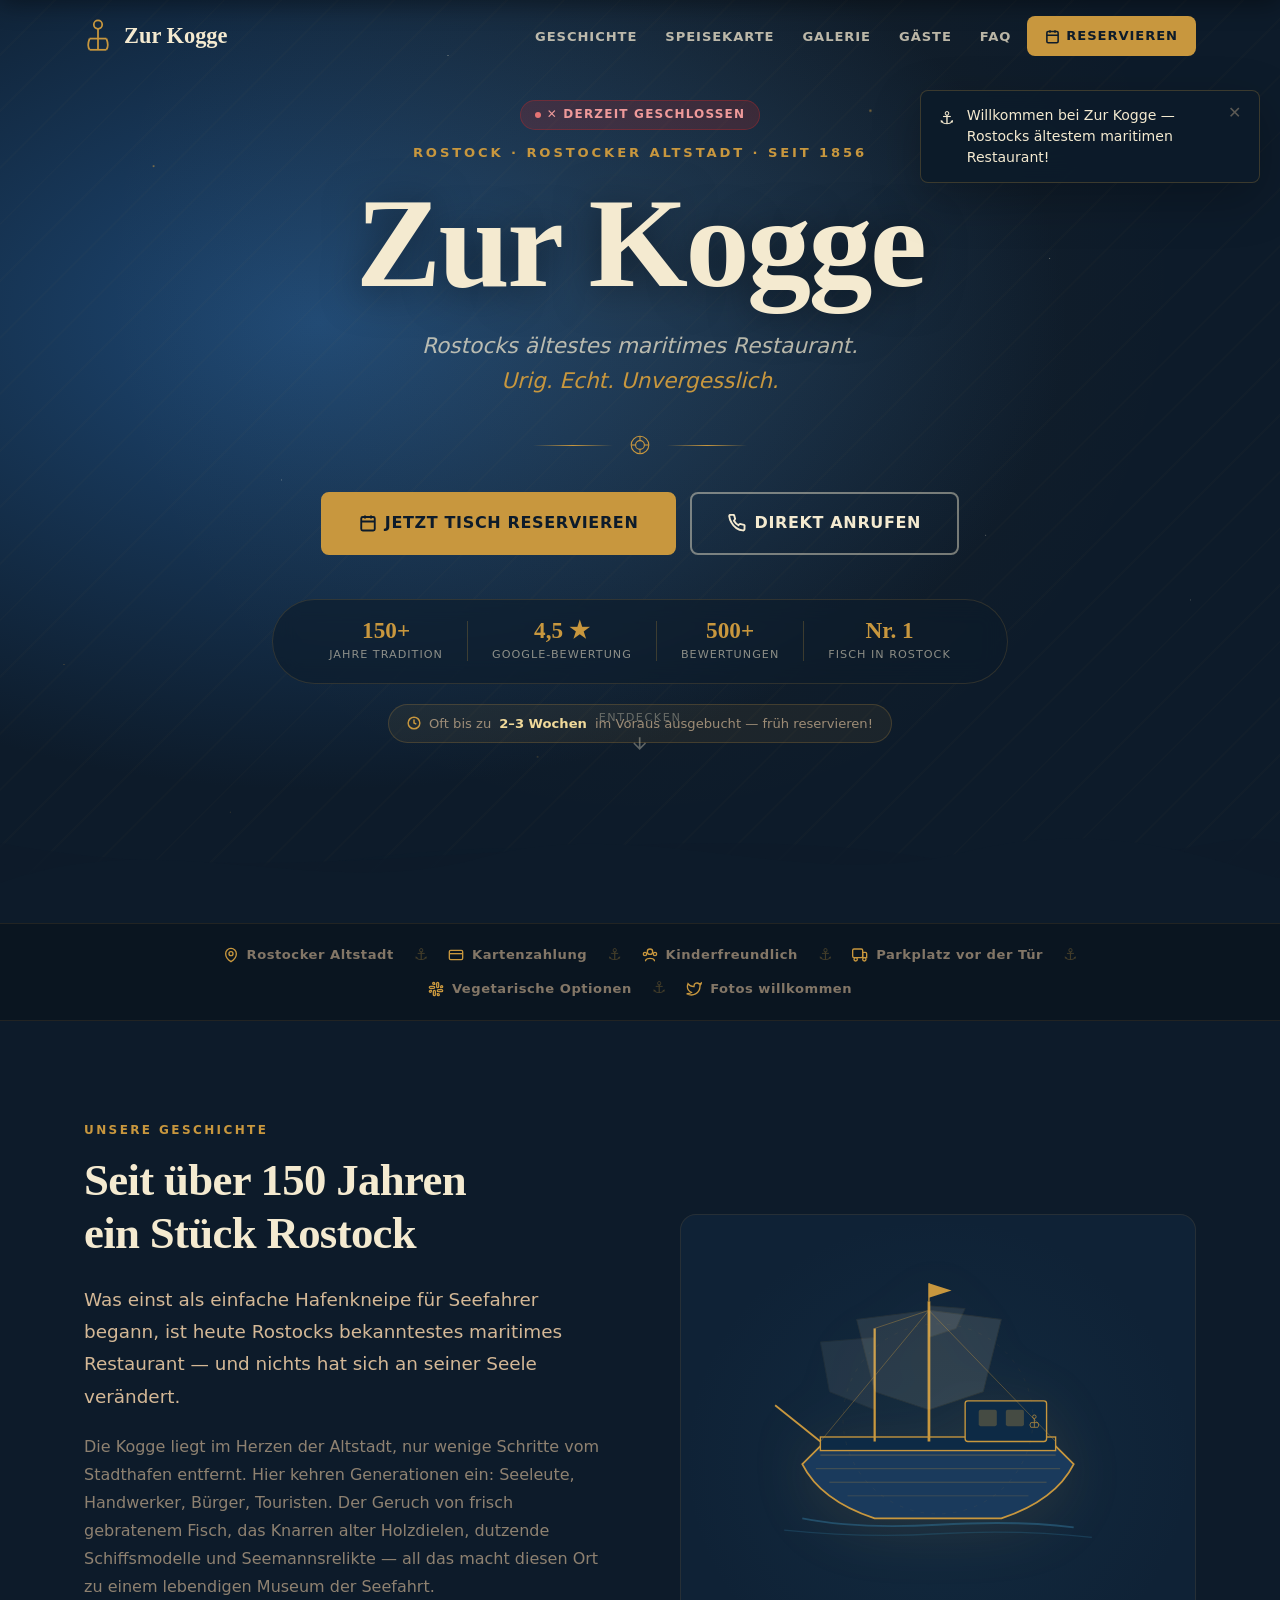
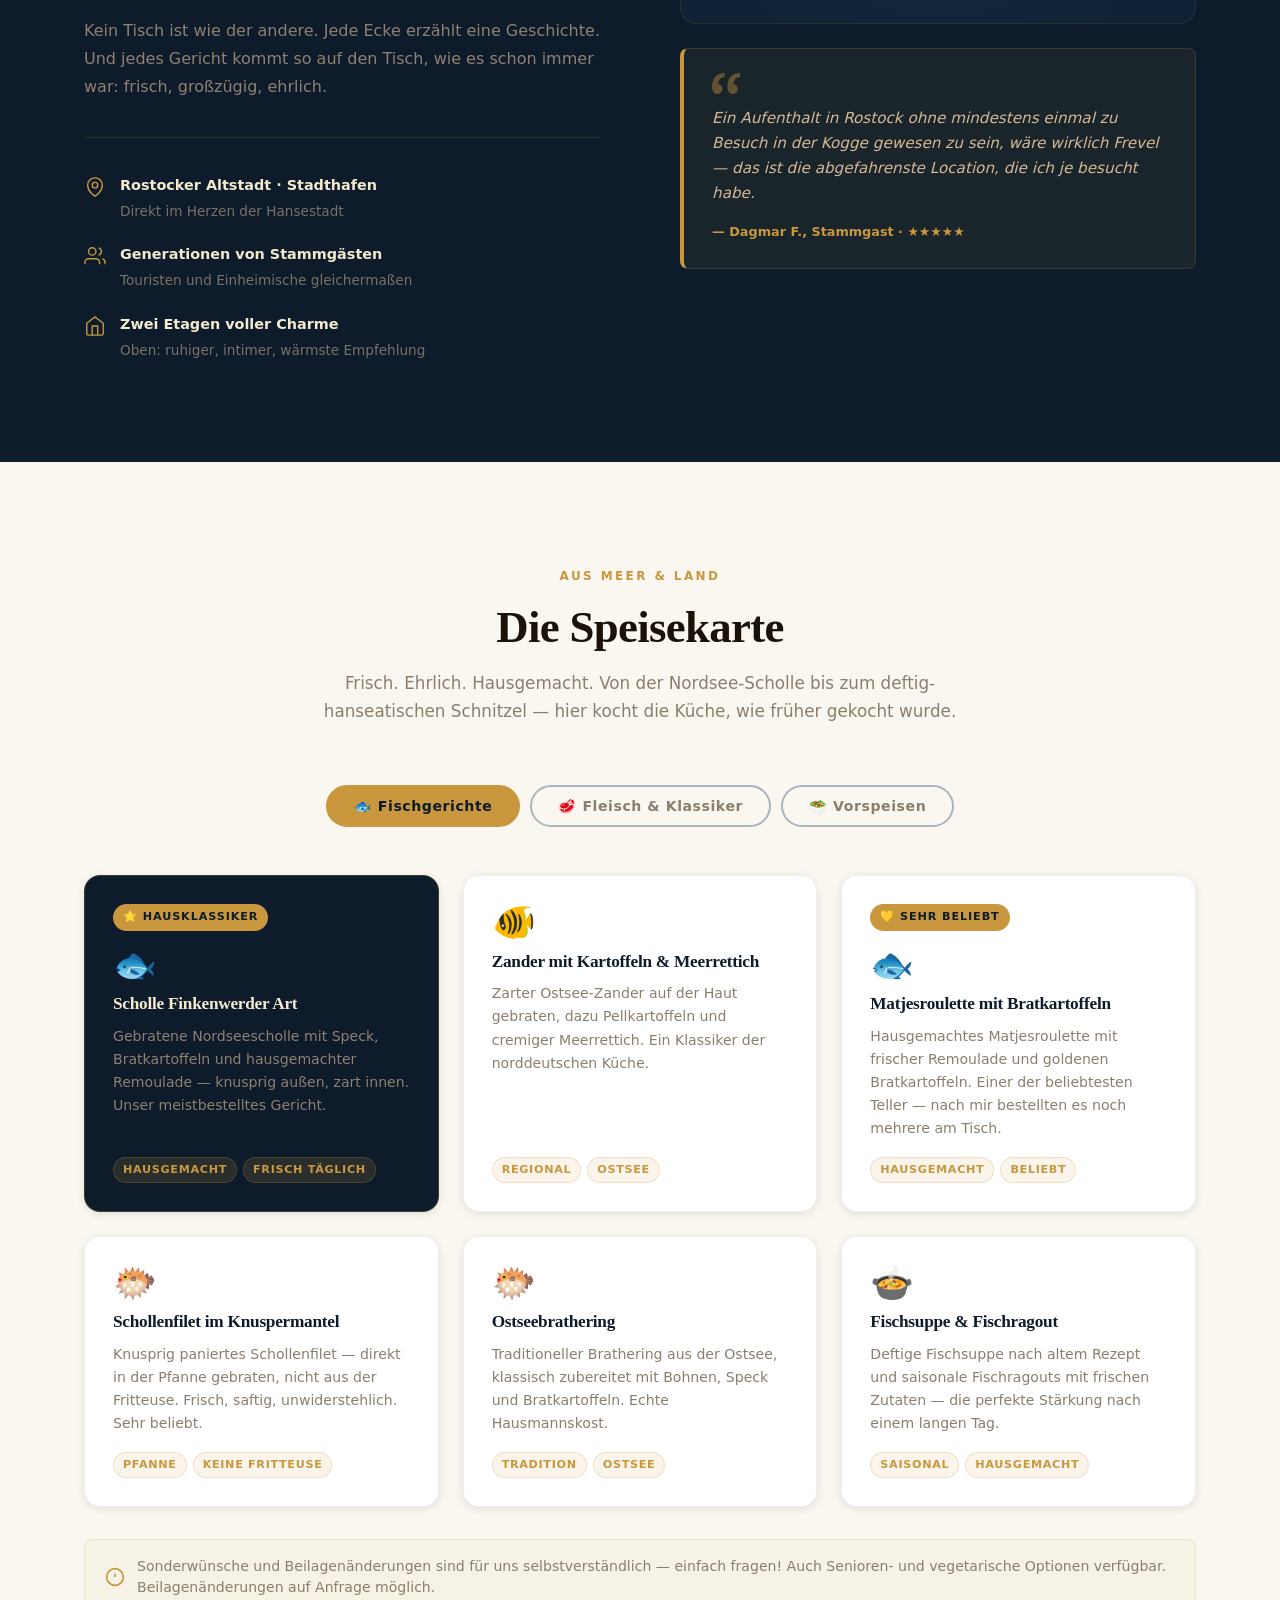
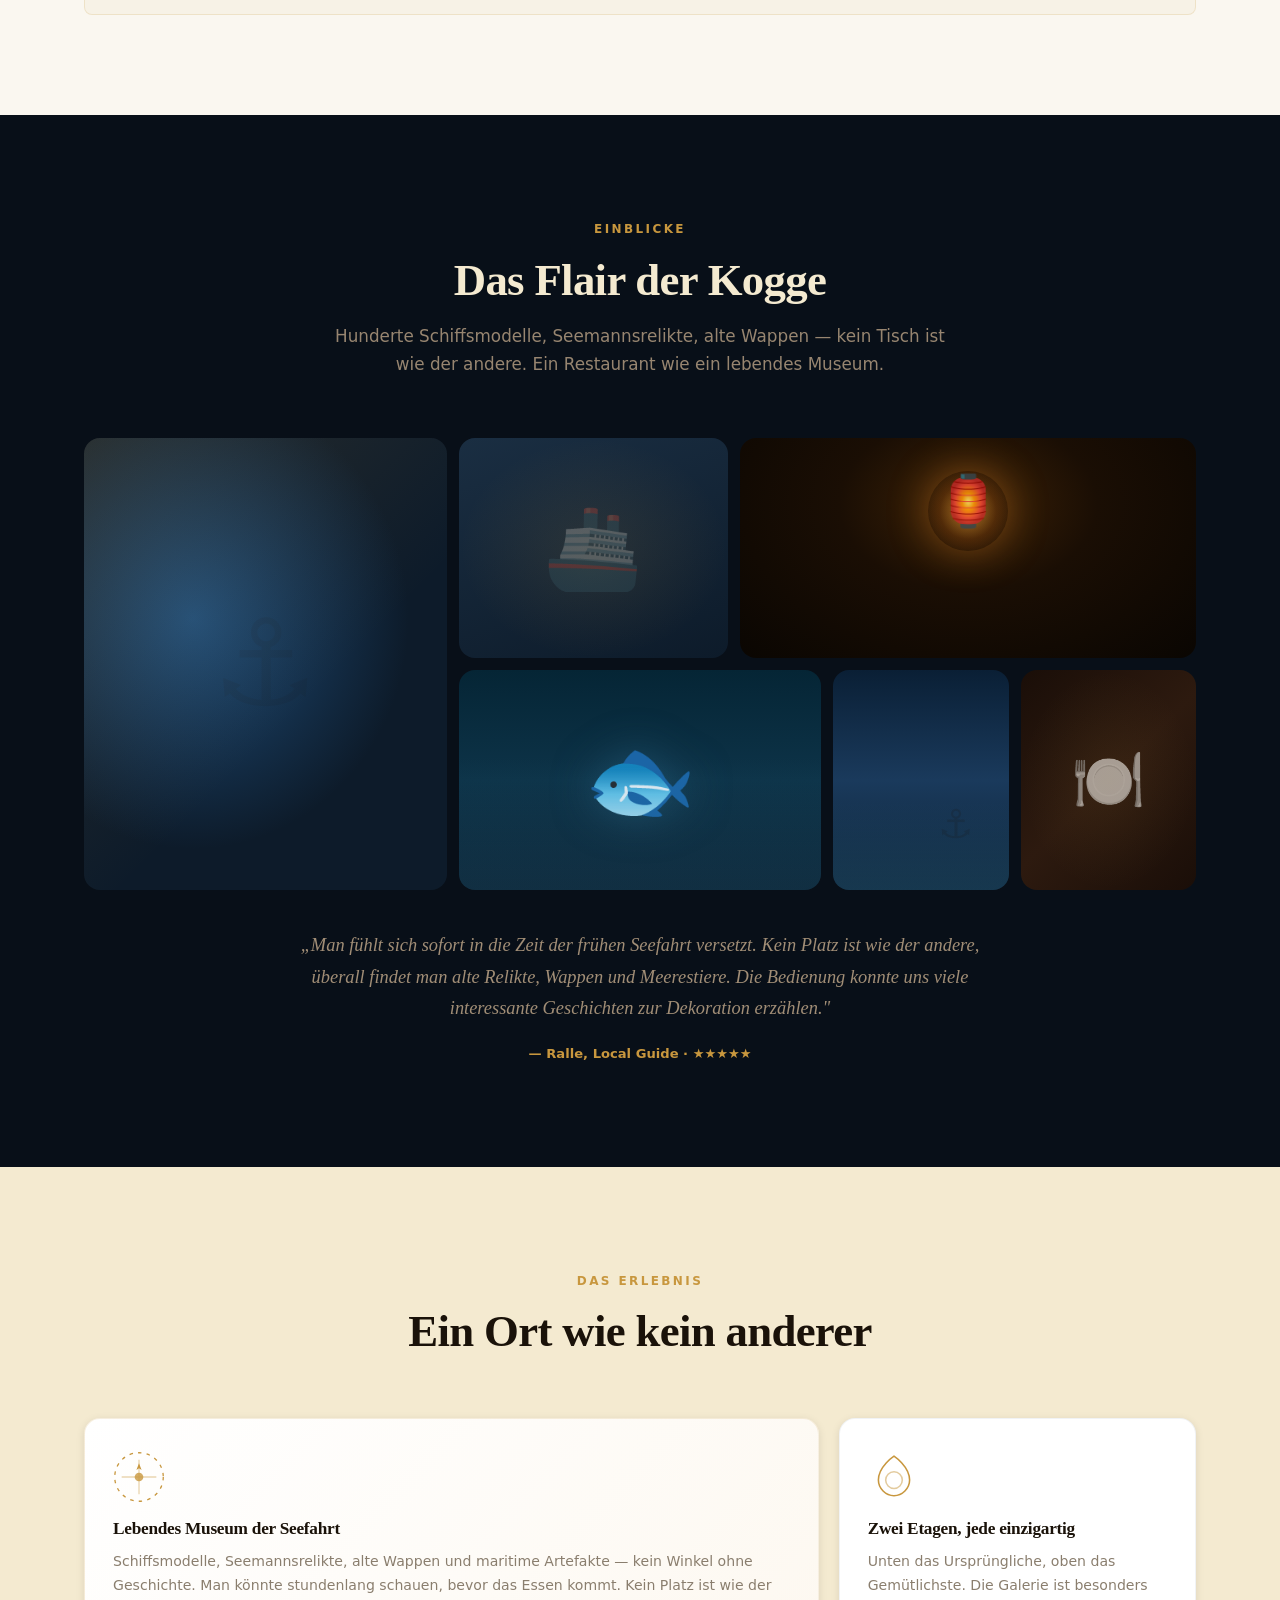
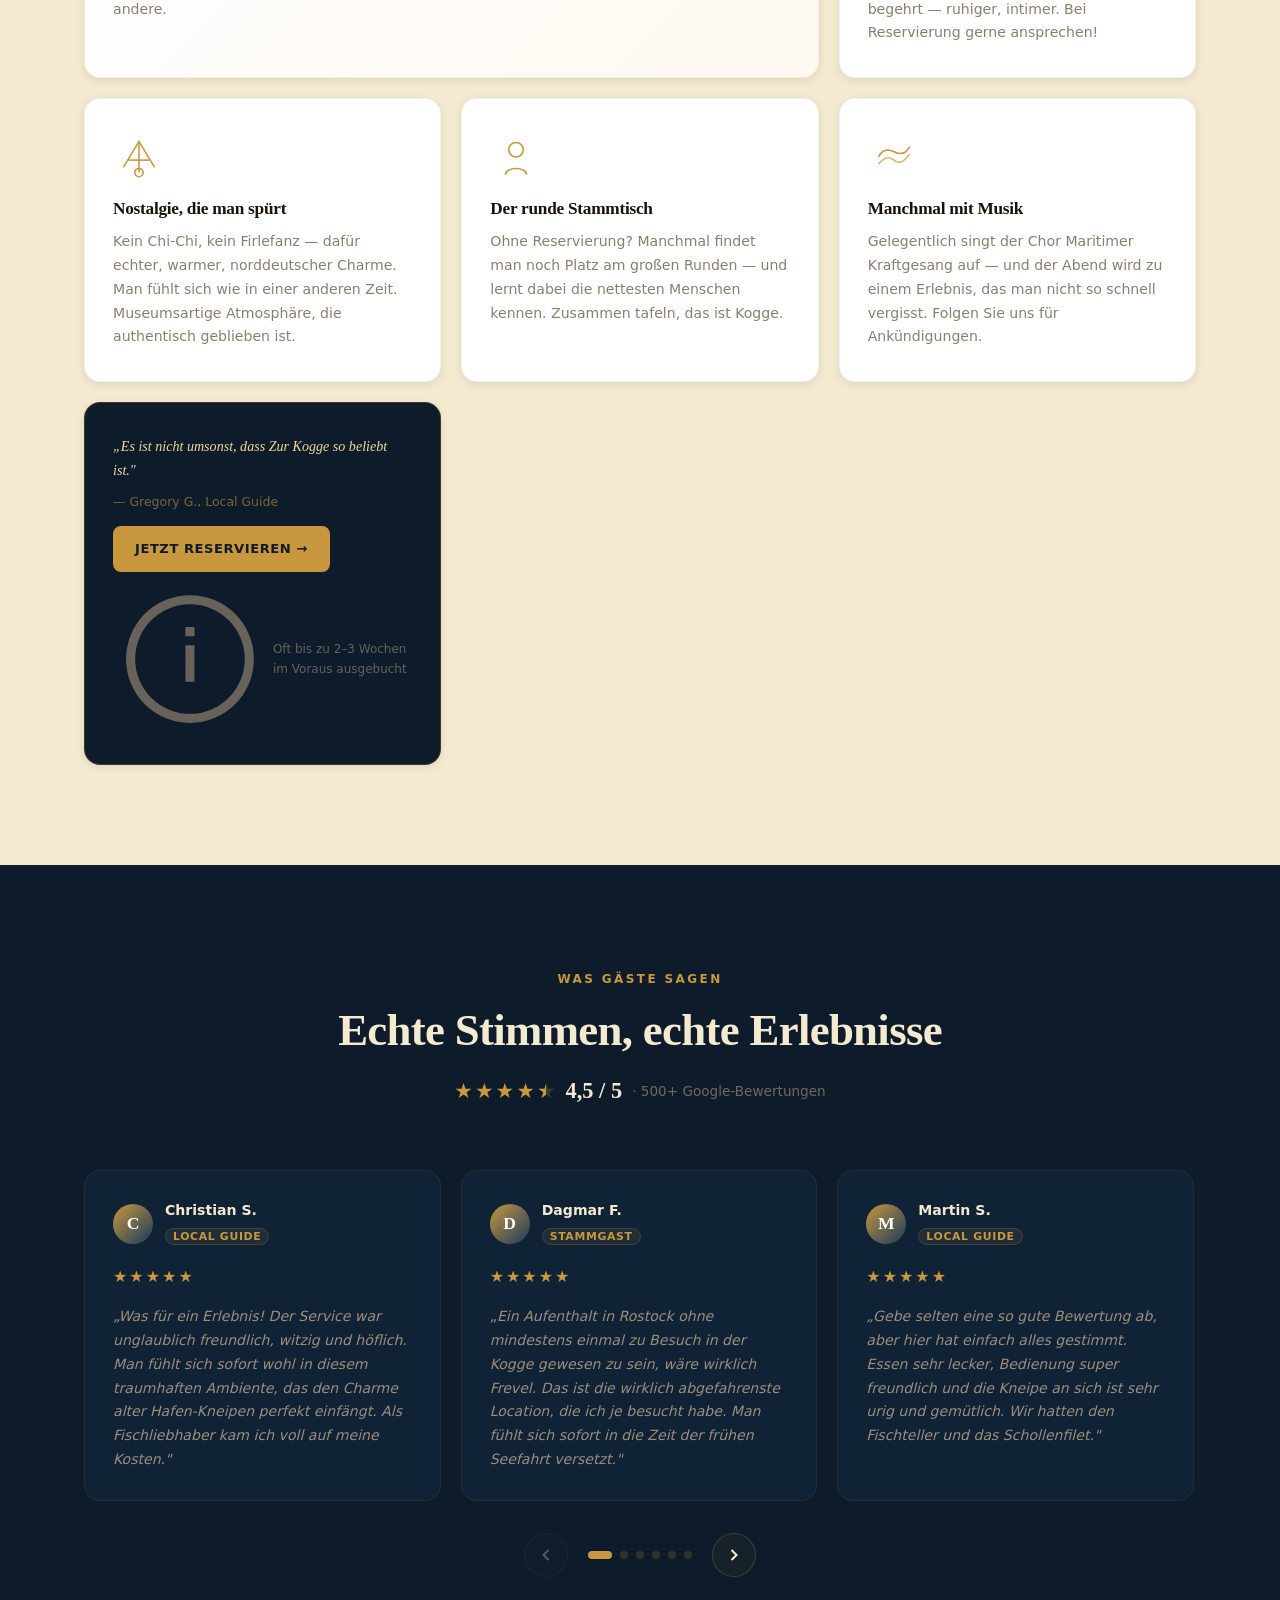
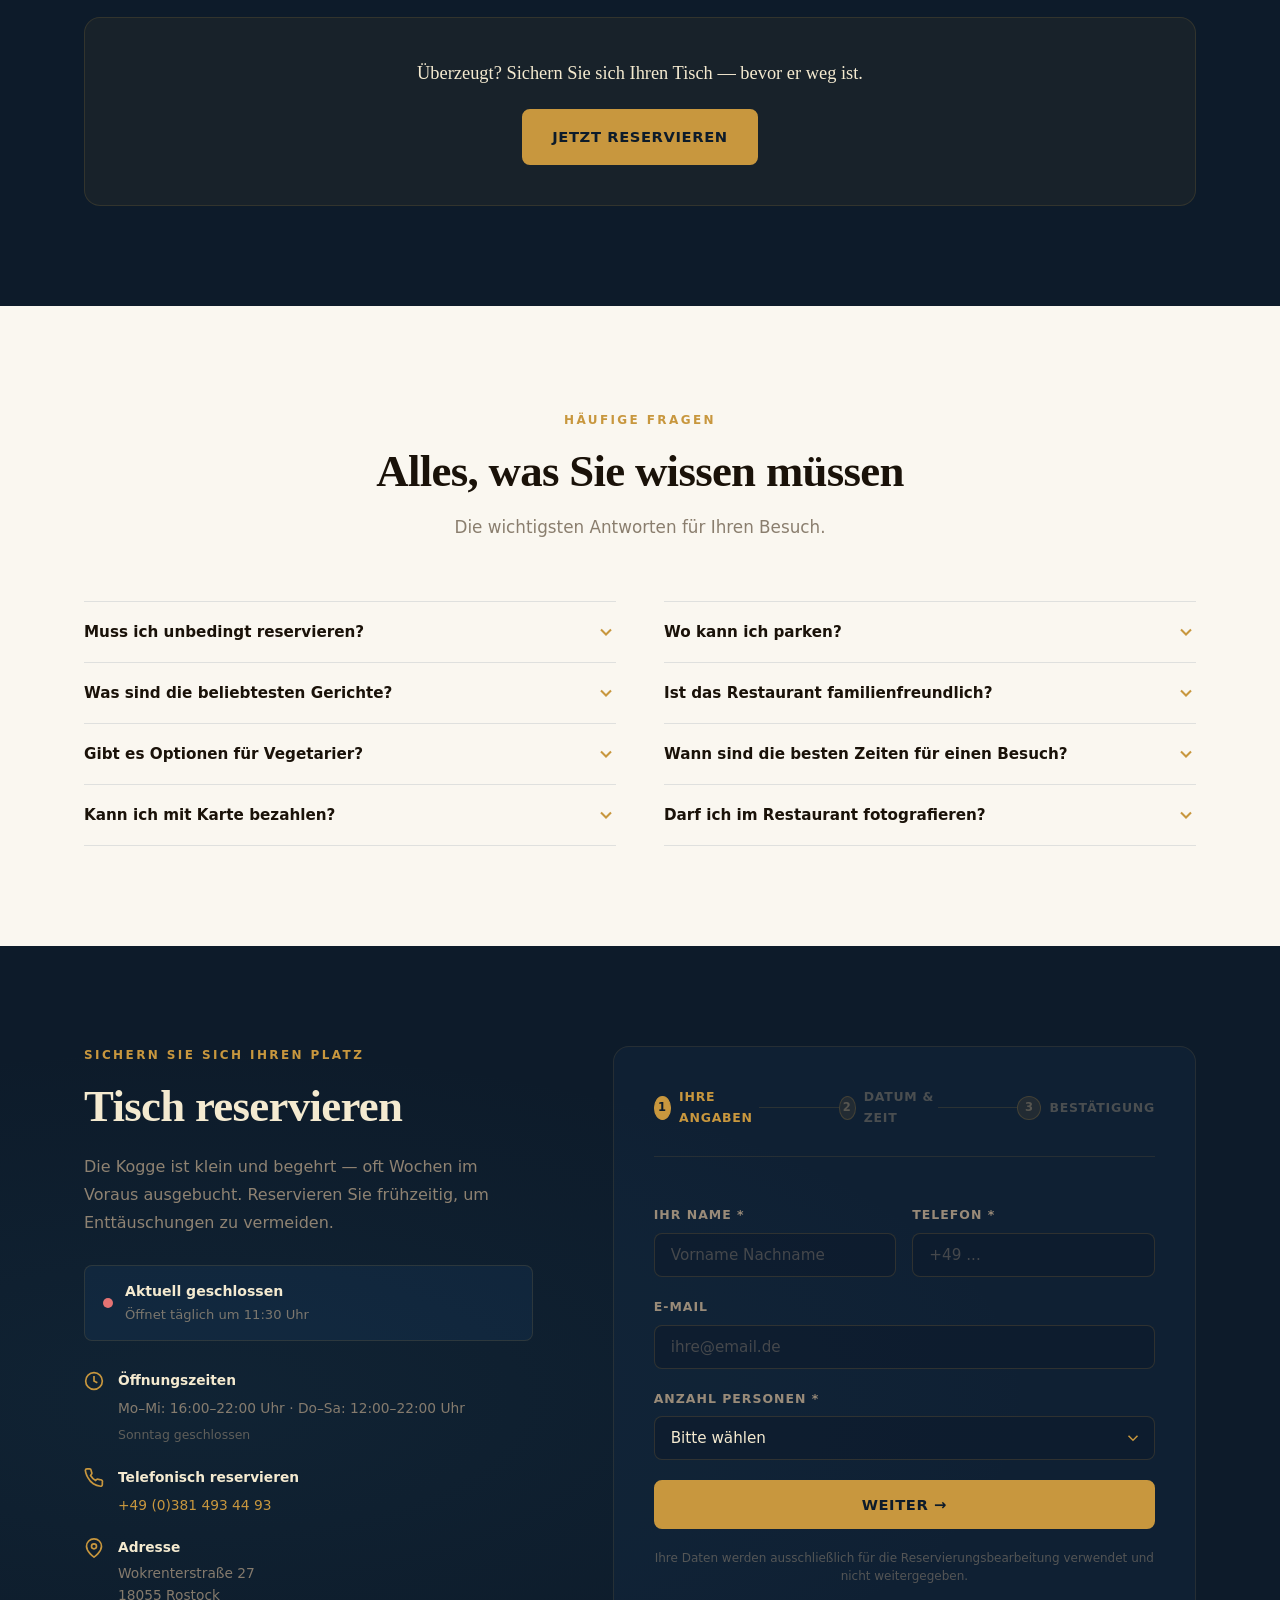
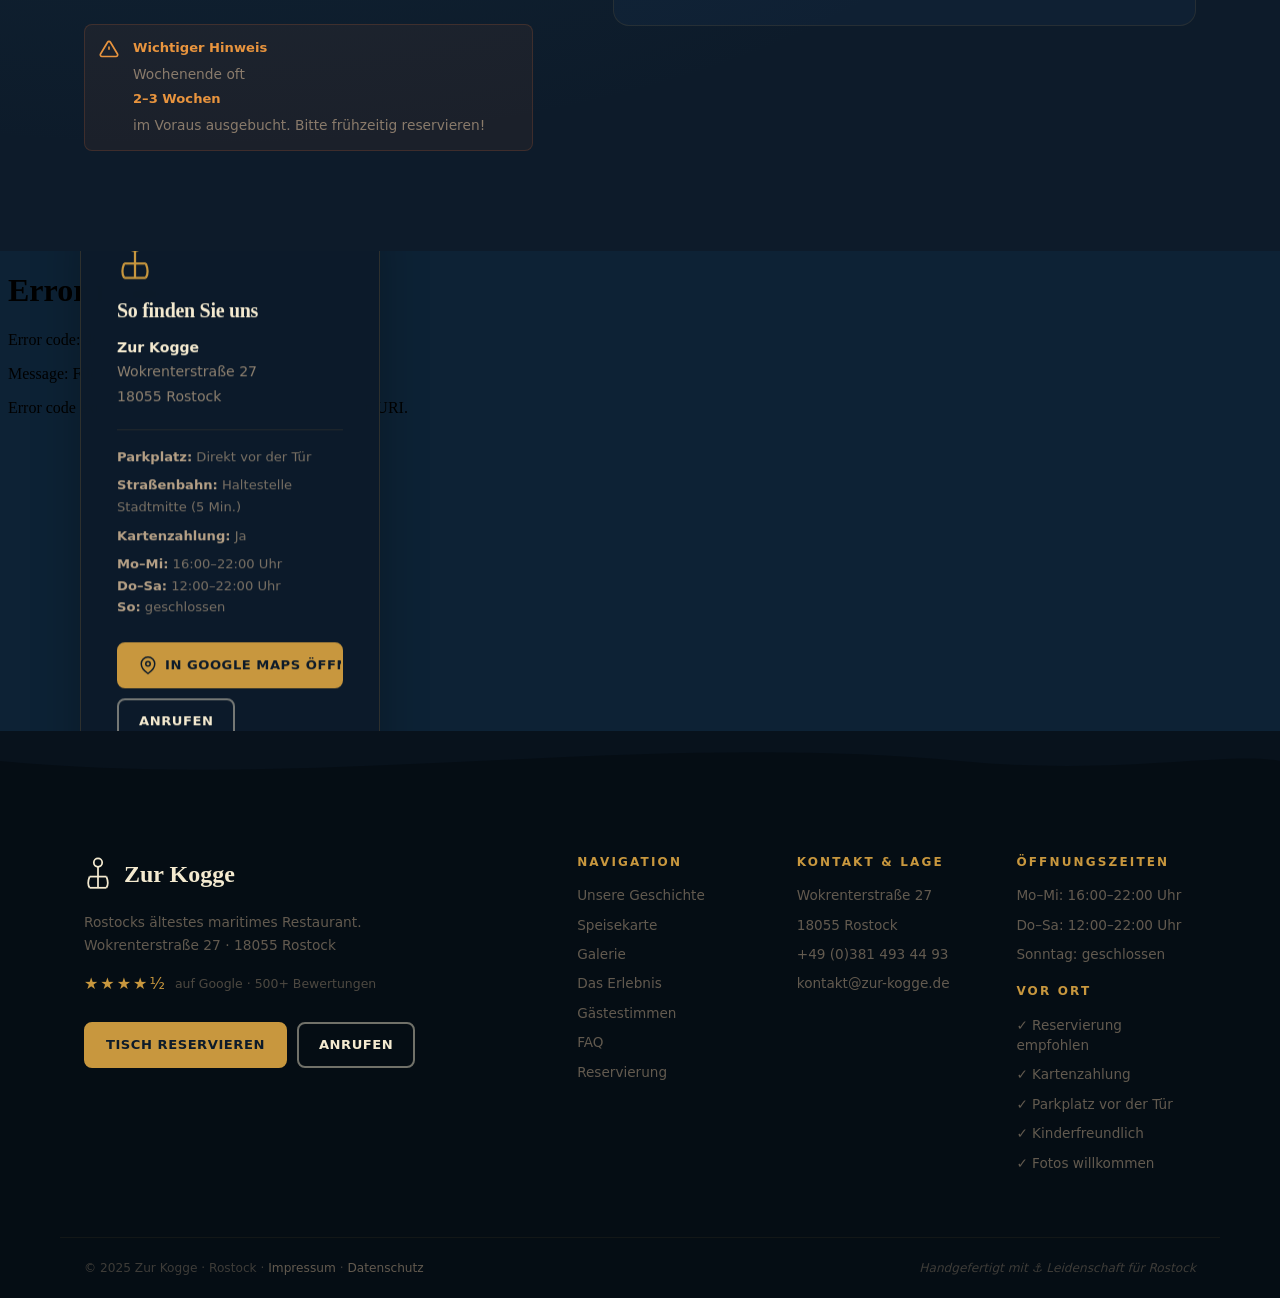
==== index.html @ a3be751e "Update index.html" ====
<!DOCTYPE html>
<html lang="de" prefix="og: https://ogp.me/ns#">
<head>
  <meta charset="UTF-8" />
  <meta name="viewport" content="width=device-width, initial-scale=1.0" />

  <!-- ═══ SEO Primary ═══ -->
  <title>Zur Kogge Rostock – Ältestes Maritimes Restaurant seit 1856 | Fisch & Meer</title>
  <meta name="description" content="Zur Kogge – Rostocks ältestes maritimes Restaurant seit über 150 Jahren. Frischer Fisch, urige Hafenkneipen-Atmosphäre, Scholle, Labskaus & mehr in der Rostocker Altstadt. Jetzt Tisch reservieren!" />
  <meta name="keywords" content="Zur Kogge, Rostock Restaurant, maritimes Restaurant Rostock, Fischrestaurant Rostock, Scholle Rostock, Hafenkneipe Rostock, Restaurant Altstadt Rostock, Labskaus, Matjes" />
  <meta name="robots" content="index, follow" />
  <link rel="canonical" href="https://www.zur-kogge.de/" />

  <!-- ═══ Open Graph / Facebook ═══ -->
  <meta property="og:type" content="restaurant" />
  <meta property="og:url" content="https://www.zur-kogge.de/" />
  <meta property="og:title" content="Zur Kogge – Rostocks ältestes maritimes Restaurant seit 1856" />
  <meta property="og:description" content="Urig, ehrlich, unvergesslich. Frischer Fisch, hanseatische Küche & einzigartiges Seemanns-Ambiente direkt in der Rostocker Altstadt." />
  <meta property="og:site_name" content="Zur Kogge Rostock" />
  <meta property="og:locale" content="de_DE" />
  <meta property="og:image" content="https://www.zur-kogge.de/img/kogge-hero-og.jpg" />
  <meta property="og:image:width" content="1200" />
  <meta property="og:image:height" content="630" />
  <meta property="og:image:alt" content="Zur Kogge Rostock – Maritime Gaststätte von außen" />

  <!-- ═══ Twitter Card ═══ -->
  <meta name="twitter:card" content="summary_large_image" />
  <meta name="twitter:title" content="Zur Kogge – Rostocks ältestes Maritimes Restaurant" />
  <meta name="twitter:description" content="Urig, ehrlich, unvergesslich. Frischer Fisch & hanseatisches Flair seit 1856." />
  <meta name="twitter:image" content="https://www.zur-kogge.de/img/kogge-hero-og.jpg" />

  <!-- ═══ Geo / Local ═══ -->
  <meta name="geo.region" content="DE-MV" />
  <meta name="geo.placename" content="Rostock" />
  <meta name="geo.position" content="54.0929;12.1327" />
  <meta name="ICBM" content="54.0929, 12.1327" />

  <!-- ═══ Schema.org JSON-LD ═══ -->
  <script type="application/ld+json">
  {
    "@context": "https://schema.org",
    "@type": "Restaurant",
    "@id": "https://www.zur-kogge.de/#restaurant",
    "name": "Zur Kogge",
    "description": "Rostocks ältestes maritimes Restaurant seit über 150 Jahren. Frischer Fisch, Labskaus, Scholle und hanseatische Küche in einzigartiger Seemanns-Atmosphäre.",
    "url": "https://www.zur-kogge.de/",
    "telephone": "+493814934493",
    "email": "kontakt@zur-kogge.de",
    "address": {
      "@type": "PostalAddress",
      "streetAddress": "Wokrenterstraße 27",
      "addressLocality": "Rostock",
      "postalCode": "18055",
      "addressCountry": "DE"
    },
    "geo": {
      "@type": "GeoCoordinates",
      "latitude": 54.0929,
      "longitude": 12.1327
    },
    "servesCuisine": ["German", "Seafood", "North German", "Traditional"],
    "priceRange": "€€",
    "currenciesAccepted": "EUR",
    "paymentAccepted": "Cash, Credit Card, EC-Karte",
    "openingHoursSpecification": [
      { "@type": "OpeningHoursSpecification", "dayOfWeek": ["Monday","Tuesday","Wednesday"], "opens": "16:00", "closes": "22:00" },
      { "@type": "OpeningHoursSpecification", "dayOfWeek": ["Thursday","Friday","Saturday"], "opens": "12:00", "closes": "22:00" }
    ],
    "aggregateRating": {
      "@type": "AggregateRating",
      "ratingValue": "4.6",
      "reviewCount": "896",
      "bestRating": "5",
      "worstRating": "1"
    },
    "review": [
      {
        "@type": "Review",
        "author": { "@type": "Person", "name": "Christian S." },
        "reviewRating": { "@type": "Rating", "ratingValue": "5", "bestRating": "5" },
        "reviewBody": "Was für ein Erlebnis! Man fühlt sich sofort wohl in diesem traumhaften Ambiente, das den Charme alter Hafen-Kneipen perfekt einfängt."
      },
      {
        "@type": "Review",
        "author": { "@type": "Person", "name": "Dagmar F." },
        "reviewRating": { "@type": "Rating", "ratingValue": "5", "bestRating": "5" },
        "reviewBody": "Ein Aufenthalt in Rostock ohne mindestens einmal zu Besuch in der Kogge gewesen zu sein, wäre wirklich Frevel."
      }
    ],
    "hasMap": "https://maps.google.com/?q=Wokrenterstra%C3%9Fe+27%2C+18055+Rostock",
    "menu": "https://www.zur-kogge.de/#speisen",
    "reservations": "https://www.zur-kogge.de/#reservierung",
    "amenityFeature": [
      { "@type": "LocationFeatureSpecification", "name": "Parkplatz", "value": true },
      { "@type": "LocationFeatureSpecification", "name": "Kartenzahlung", "value": true },
      { "@type": "LocationFeatureSpecification", "name": "Kinderfreundlich", "value": true },
      { "@type": "LocationFeatureSpecification", "name": "Barrierefrei", "value": true }
    ],
    "sameAs": [
      "https://www.google.com/maps/place/Zur+Kogge+Rostock"
    ]
  }
  </script>

  <!-- ═══ Breadcrumb Schema ═══ -->
  <script type="application/ld+json">
  {
    "@context": "https://schema.org",
    "@type": "BreadcrumbList",
    "itemListElement": [
      { "@type": "ListItem", "position": 1, "name": "Startseite", "item": "https://www.zur-kogge.de/" },
      { "@type": "ListItem", "position": 2, "name": "Zur Kogge Rostock", "item": "https://www.zur-kogge.de/" }
    ]
  }
  </script>

  <!-- ═══ FAQPage Schema ═══ -->
  <script type="application/ld+json">
  {
    "@context": "https://schema.org",
    "@type": "FAQPage",
    "mainEntity": [
      {
        "@type": "Question",
        "name": "Muss ich unbedingt reservieren?",
        "acceptedAnswer": {
          "@type": "Answer",
          "text": "Ja, dringend! Die Kogge ist ein kleines Restaurant mit begrenzter Kapazität. An Wochenenden und in der Hochsaison sind wir oft 2–3 Wochen im Voraus ausgebucht. Spontanbesucher haben manchmal Glück, aber verlassen Sie sich nicht darauf. Am Nachmittag (ab 14:30 Uhr) sind die Chancen ohne Reservierung besser."
        }
      },
      {
        "@type": "Question",
        "name": "Was sind die beliebtesten Gerichte?",
        "acceptedAnswer": {
          "@type": "Answer",
          "text": "Die absolute Nummer 1 ist die Scholle Finkenwerder Art — knusprig gebraten, nicht frittiert, mit Speck und Bratkartoffeln. Dicht dahinter folgen das Matjesroulette mit hausgemachter Remoulade und das Schollenfilet im Knuspermantel. Das Schnitzel mit Bratkartoffeln ist der Geheimtipp für Fleischliebhaber — riesige Portionen!"
        }
      },
      {
        "@type": "Question",
        "name": "Gibt es Optionen für Vegetarier?",
        "acceptedAnswer": {
          "@type": "Answer",
          "text": "Ja! Die Kogge ist zwar primär ein Fisch- und Fleischrestaurant, bietet aber vegetarische Optionen an. Sonderwünsche und Beilagenänderungen werden ohne Probleme erfüllt — einfach beim Bestellen ansprechen. Auch Senioren-Portionen sind auf Anfrage möglich."
        }
      },
      {
        "@type": "Question",
        "name": "Kann ich mit Karte bezahlen?",
        "acceptedAnswer": {
          "@type": "Answer",
          "text": "Ja, Kartenzahlung ist möglich. Sowohl EC-Karte als auch gängige Kreditkarten werden akzeptiert."
        }
      },
      {
        "@type": "Question",
        "name": "Wo kann ich parken?",
        "acceptedAnswer": {
          "@type": "Answer",
          "text": "Es gibt einen großen Parkplatz direkt vor der Tür. Mit dem ÖPNV: Die Haltestelle Stadtmitte der Straßenbahn ist ca. 5 Gehminuten entfernt."
        }
      },
      {
        "@type": "Question",
        "name": "Ist das Restaurant familienfreundlich?",
        "acceptedAnswer": {
          "@type": "Answer",
          "text": "Ja! Kinder sind herzlich willkommen. Das Team ist kinderfreundlich und aufmerksam. Das einzige, was zu beachten ist: das Restaurant ist klein und gemütlich — bei sehr vollen Abenden ist es entsprechend lebhafter."
        }
      },
      {
        "@type": "Question",
        "name": "Wann sind die besten Zeiten für einen Besuch?",
        "acceptedAnswer": {
          "@type": "Answer",
          "text": "Für entspanntes Essen empfehlen wir Donnerstag oder Freitag kurz nach 12 Uhr. Freitagabend und samstags sind die höchsten Stoßzeiten — dann ist eine Reservierung besonders wichtig. Montag bis Mittwoch ab 16 Uhr ist es etwas ruhiger, aber trotzdem meist gut besucht."
        }
      },
      {
        "@type": "Question",
        "name": "Darf ich im Restaurant fotografieren?",
        "acceptedAnswer": {
          "@type": "Answer",
          "text": "Ja, ausdrücklich! Das einzigartige Ambiente mit seinen Schiffsmodellen, Wappen und Seemannsrelikte lädt geradezu dazu ein. Fotos sind willkommen — und es gibt wirklich viel zu fotografieren."
        }
      }
    ]
  }
  </script>

  <!-- ═══ Fonts (lokal, DSGVO-konform) ═══ -->
  <link rel="preload" href="fonts/playfair-display-v36-700.woff2" as="font" type="font/woff2" crossorigin />
  <link rel="preload" href="fonts/lato-v24-400.woff2" as="font" type="font/woff2" crossorigin />
  <link rel="stylesheet" href="style.css" />
</head>
<body>

  <!-- ═══ SCROLL PROGRESS BAR ═══ -->
  <div class="scroll-progress" id="scrollProgress" role="progressbar" aria-label="Seitenfortschritt"></div>

  <!-- ═══ STICKY BOOKING BAR ═══ -->
  <div class="sticky-bar" id="stickyBar" aria-hidden="true">
    <div class="sticky-bar-inner">
      <div class="sticky-bar-info">
        <span class="sticky-open-badge" id="stickyOpenBadge"></span>
        <span class="sticky-name">Zur Kogge</span>
        <span class="sticky-sep">·</span>
        <span class="sticky-address">Wokrenterstraße 27, Rostock</span>
      </div>
      <div class="sticky-bar-actions">
        <a href="tel:+493814934493" class="sticky-call" aria-label="Anrufen">
          <svg viewBox="0 0 24 24" fill="none" stroke="currentColor" stroke-width="2.5" aria-hidden="true"><path d="M22 16.92v3a2 2 0 0 1-2.18 2 19.79 19.79 0 0 1-8.63-3.07A19.5 19.5 0 0 1 4.69 11.5 19.79 19.79 0 0 1 1.61 2.88 2 2 0 0 1 3.58 1h3a2 2 0 0 1 2 1.72c.127.96.361 1.903.7 2.81a2 2 0 0 1-.45 2.11L7.91 8.96a16 16 0 0 0 6 6l1.06-1.06a2 2 0 0 1 2.11-.45c.907.339 1.85.573 2.81.7A2 2 0 0 1 22 16.92z"/></svg>
          Anrufen
        </a>
        <a href="#reservierung" class="btn btn-primary btn-sm sticky-reserve">Tisch reservieren</a>
      </div>
    </div>
  </div>

  <!-- ═══ NAVIGATION ═══ -->
  <nav id="navbar" role="navigation" aria-label="Hauptnavigation">
    <div class="nav-inner">
      <a href="#hero" class="nav-logo" aria-label="Zur Kogge – Startseite">
        <svg class="nav-anchor" viewBox="0 0 40 50" fill="none" xmlns="http://www.w3.org/2000/svg" aria-hidden="true">
          <circle cx="20" cy="8" r="6" stroke="currentColor" stroke-width="2.5" fill="none"/>
          <line x1="20" y1="14" x2="20" y2="44" stroke="currentColor" stroke-width="2.5"/>
          <path d="M8 28 Q4 38 8 44" stroke="currentColor" stroke-width="2.5" fill="none"/>
          <path d="M32 28 Q36 38 32 44" stroke="currentColor" stroke-width="2.5" fill="none"/>
          <line x1="8" y1="44" x2="32" y2="44" stroke="currentColor" stroke-width="2.5"/>
          <line x1="8" y1="28" x2="32" y2="28" stroke="currentColor" stroke-width="2.5"/>
        </svg>
        <span>Zur Kogge</span>
      </a>
      <button class="nav-toggle" id="navToggle" aria-label="Menü öffnen" aria-expanded="false" aria-controls="navLinks">
        <span></span><span></span><span></span>
      </button>
      <ul class="nav-links" id="navLinks" role="list">
        <li><a href="#geschichte">Geschichte</a></li>
        <li><a href="#speisen">Speisekarte</a></li>
        <li><a href="#galerie">Galerie</a></li>
        <li><a href="#bewertungen">Gäste</a></li>
        <li><a href="#faq">FAQ</a></li>
        <li>
          <a href="#reservierung" class="nav-cta">
            <svg viewBox="0 0 24 24" fill="none" stroke="currentColor" stroke-width="2.5" aria-hidden="true" width="15" height="15"><rect x="3" y="4" width="18" height="18" rx="2"/><line x1="16" y1="2" x2="16" y2="6"/><line x1="8" y1="2" x2="8" y2="6"/><line x1="3" y1="10" x2="21" y2="10"/></svg>
            Reservieren
          </a>
        </li>
      </ul>
    </div>
  </nav>

  <!-- ═══ HERO ═══ -->
  <section id="hero" aria-labelledby="heroHeading">
    <div class="hero-bg" id="heroBg">
      <div class="hero-particles" id="heroParticles" aria-hidden="true"></div>
      <div class="hero-glow" aria-hidden="true"></div>
    </div>

    <div class="waves-container" aria-hidden="true">
      <svg class="wave wave-1" viewBox="0 0 1440 120" preserveAspectRatio="none"><path d="M0,60 C240,110 480,10 720,60 C960,110 1200,10 1440,60 L1440,120 L0,120 Z" fill="rgba(13,27,42,0.45)"/></svg>
      <svg class="wave wave-2" viewBox="0 0 1440 120" preserveAspectRatio="none"><path d="M0,40 C360,100 720,0 1080,60 C1260,80 1380,20 1440,40 L1440,120 L0,120 Z" fill="rgba(13,27,42,0.7)"/></svg>
      <svg class="wave wave-3" viewBox="0 0 1440 120" preserveAspectRatio="none"><path d="M0,80 C180,20 360,100 540,55 C720,10 900,90 1080,50 C1260,10 1380,65 1440,75 L1440,120 L0,120 Z" fill="#0d1b2a"/></svg>
    </div>

    <div class="hero-content" id="heroContent">
      <div class="hero-live-status" id="heroLiveStatus" aria-live="polite"></div>
      <p class="hero-eyebrow">Rostock · Rostocker Altstadt · Seit 1856</p>
      <h1 id="heroHeading">Zur&nbsp;Kogge</h1>
      <p class="hero-tagline">Rostocks ältestes maritimes Restaurant.<br><em>Urig. Echt. Unvergesslich.</em></p>

      <div class="hero-rope-divider" aria-hidden="true">
        <span class="rope-line"></span>
        <svg viewBox="0 0 30 30" fill="none" stroke="currentColor" stroke-width="1.5"><circle cx="15" cy="15" r="12"/><circle cx="15" cy="15" r="6"/><line x1="15" y1="3" x2="15" y2="9"/><line x1="15" y1="21" x2="15" y2="27"/><line x1="3" y1="15" x2="9" y2="15"/><line x1="21" y1="15" x2="27" y2="15"/></svg>
        <span class="rope-line"></span>
      </div>

      <div class="hero-actions">
        <a href="#reservierung" class="btn btn-primary btn-lg">
          <svg viewBox="0 0 24 24" fill="none" stroke="currentColor" stroke-width="2.5" width="18" height="18" aria-hidden="true"><rect x="3" y="4" width="18" height="18" rx="2"/><line x1="16" y1="2" x2="16" y2="6"/><line x1="8" y1="2" x2="8" y2="6"/><line x1="3" y1="10" x2="21" y2="10"/></svg>
          Jetzt Tisch reservieren
        </a>
        <a href="tel:+493814934493" class="btn btn-ghost btn-lg" id="heroCallBtn">
          <svg viewBox="0 0 24 24" fill="none" stroke="currentColor" stroke-width="2.5" width="18" height="18" aria-hidden="true"><path d="M22 16.92v3a2 2 0 0 1-2.18 2 19.79 19.79 0 0 1-8.63-3.07A19.5 19.5 0 0 1 4.69 11.5 19.79 19.79 0 0 1 1.61 2.88 2 2 0 0 1 3.58 1h3a2 2 0 0 1 2 1.72c.127.96.361 1.903.7 2.81a2 2 0 0 1-.45 2.11L7.91 8.96a16 16 0 0 0 6 6l1.06-1.06a2 2 0 0 1 2.11-.45c.907.339 1.85.573 2.81.7A2 2 0 0 1 22 16.92z"/></svg>
          Direkt anrufen
        </a>
      </div>

      <div class="hero-badges" role="list" aria-label="Auszeichnungen">
        <div class="badge" role="listitem">
          <span class="badge-number" data-count="150" data-suffix="+">150+</span>
          <span class="badge-label">Jahre Tradition</span>
        </div>
        <div class="badge-divider" aria-hidden="true"></div>
        <div class="badge" role="listitem">
          <span class="badge-number">4,5 ★</span>
          <span class="badge-label">Google-Bewertung</span>
        </div>
        <div class="badge-divider" aria-hidden="true"></div>
        <div class="badge" role="listitem">
          <span class="badge-number">500+</span>
          <span class="badge-label">Bewertungen</span>
        </div>
        <div class="badge-divider" aria-hidden="true"></div>
        <div class="badge" role="listitem">
          <span class="badge-number">Nr.&nbsp;1</span>
          <span class="badge-label">Fisch in Rostock</span>
        </div>
      </div>

      <p class="hero-urgency">
        <svg viewBox="0 0 24 24" fill="none" stroke="currentColor" stroke-width="2.5" width="14" height="14" aria-hidden="true"><circle cx="12" cy="12" r="10"/><polyline points="12 6 12 12 16 14"/></svg>
        Oft bis zu <strong>2–3 Wochen</strong> im Voraus ausgebucht — früh reservieren!
      </p>
    </div>

    <div class="scroll-hint" aria-hidden="true">
      <span>Entdecken</span>
      <svg viewBox="0 0 24 24" fill="none" stroke="currentColor" stroke-width="2"><path d="M12 5v14M5 12l7 7 7-7"/></svg>
    </div>
  </section>

  <!-- ═══ TRUST BAR ═══ -->
  <div class="trust-bar" role="list" aria-label="Vertrauenssignale">
    <div class="trust-bar-inner">
      <div class="trust-item" role="listitem">
        <svg viewBox="0 0 24 24" fill="none" stroke="currentColor" stroke-width="2" aria-hidden="true"><path d="M12 22s-8-4.5-8-11.8A8 8 0 0 1 12 2a8 8 0 0 1 8 8.2c0 7.3-8 11.8-8 11.8z"/><circle cx="12" cy="10" r="3"/></svg>
        <span>Rostocker Altstadt</span>
      </div>
      <div class="trust-divider" aria-hidden="true">⚓</div>
      <div class="trust-item" role="listitem">
        <svg viewBox="0 0 24 24" fill="none" stroke="currentColor" stroke-width="2" aria-hidden="true"><rect x="2" y="5" width="20" height="14" rx="2"/><line x1="2" y1="10" x2="22" y2="10"/></svg>
        <span>Kartenzahlung</span>
      </div>
      <div class="trust-divider" aria-hidden="true">⚓</div>
      <div class="trust-item" role="listitem">
        <svg viewBox="0 0 24 24" fill="none" stroke="currentColor" stroke-width="2" aria-hidden="true"><circle cx="12" cy="7" r="4"/><path d="M5.5 21.5S4 17 12 17s6.5 4.5 6.5 4.5"/><circle cx="4.5" cy="10.5" r="2.5"/><circle cx="19.5" cy="10.5" r="2.5"/></svg>
        <span>Kinderfreundlich</span>
      </div>
      <div class="trust-divider" aria-hidden="true">⚓</div>
      <div class="trust-item" role="listitem">
        <svg viewBox="0 0 24 24" fill="none" stroke="currentColor" stroke-width="2" aria-hidden="true"><rect x="1" y="3" width="15" height="13" rx="2"/><path d="M16 8h4a2 2 0 0 1 2 2v6H16V8z"/><circle cx="5.5" cy="18.5" r="2.5"/><circle cx="18.5" cy="18.5" r="2.5"/></svg>
        <span>Parkplatz vor der Tür</span>
      </div>
      <div class="trust-divider" aria-hidden="true">⚓</div>
      <div class="trust-item" role="listitem">
        <svg viewBox="0 0 24 24" fill="none" stroke="currentColor" stroke-width="2" aria-hidden="true"><path d="M14.5 10c-.83 0-1.5-.67-1.5-1.5v-5c0-.83.67-1.5 1.5-1.5s1.5.67 1.5 1.5v5c0 .83-.67 1.5-1.5 1.5z"/><path d="M20.5 10H19V8.5c0-.83.67-1.5 1.5-1.5s1.5.67 1.5 1.5-.67 1.5-1.5 1.5z"/><path d="M9.5 14c.83 0 1.5.67 1.5 1.5v5c0 .83-.67 1.5-1.5 1.5S8 21.33 8 20.5v-5c0-.83.67-1.5 1.5-1.5z"/><path d="M3.5 14H5v1.5c0 .83-.67 1.5-1.5 1.5S2 16.33 2 15.5 2.67 14 3.5 14z"/><path d="M14 14.5c0-.83.67-1.5 1.5-1.5h5c.83 0 1.5.67 1.5 1.5s-.67 1.5-1.5 1.5h-5c-.83 0-1.5-.67-1.5-1.5z"/><path d="M15.5 19H14v1.5c0 .83.67 1.5 1.5 1.5s1.5-.67 1.5-1.5-.67-1.5-1.5-1.5z"/><path d="M10 9.5C10 8.67 9.33 8 8.5 8h-5C2.67 8 2 8.67 2 9.5S2.67 11 3.5 11h5c.83 0 1.5-.67 1.5-1.5z"/><path d="M8.5 5H10V3.5C10 2.67 9.33 2 8.5 2S7 2.67 7 3.5 7.67 5 8.5 5z"/></svg>
        <span>Vegetarische Optionen</span>
      </div>
      <div class="trust-divider" aria-hidden="true">⚓</div>
      <div class="trust-item" role="listitem">
        <svg viewBox="0 0 24 24" fill="none" stroke="currentColor" stroke-width="2" aria-hidden="true"><path d="M23 3a10.9 10.9 0 0 1-3.14 1.53 4.48 4.48 0 0 0-7.86 3v1A10.66 10.66 0 0 1 3 4s-4 9 5 13a11.64 11.64 0 0 1-7 2c9 5 20 0 20-11.5a4.5 4.5 0 0 0-.08-.83A7.72 7.72 0 0 0 23 3z"/></svg>
        <span>Fotos willkommen</span>
      </div>
    </div>
  </div>

  <!-- ═══ GESCHICHTE ═══ -->
  <section id="geschichte" class="section-dark" aria-labelledby="geschichteHeading">
    <div class="container">
      <div class="geschichte-grid">
        <div class="geschichte-text fade-up">
          <span class="section-eyebrow">Unsere Geschichte</span>
          <h2 id="geschichteHeading">Seit über 150&nbsp;Jahren<br>ein Stück Rostock</h2>
          <p class="lead">Was einst als einfache Hafenkneipe für Seefahrer begann, ist heute Rostocks bekanntestes maritimes Restaurant — und nichts hat sich an seiner Seele verändert.</p>
          <p>Die Kogge liegt im Herzen der Altstadt, nur wenige Schritte vom Stadthafen entfernt. Hier kehren Generationen ein: Seeleute, Handwerker, Bürger, Touristen. Der Geruch von frisch gebratenem Fisch, das Knarren alter Holzdielen, dutzende Schiffsmodelle und Seemannsrelikte — all das macht diesen Ort zu einem lebendigen Museum der Seefahrt.</p>
          <p>Kein Tisch ist wie der andere. Jede Ecke erzählt eine Geschichte. Und jedes Gericht kommt so auf den Tisch, wie es schon immer war: frisch, großzügig, ehrlich.</p>

          <div class="geschichte-stats" role="list">
            <div class="stat fade-up" role="listitem">
              <svg viewBox="0 0 24 24" fill="none" stroke="currentColor" stroke-width="1.5" aria-hidden="true"><path d="M12 22s-8-4.5-8-11.8A8 8 0 0 1 12 2a8 8 0 0 1 8 8.2c0 7.3-8 11.8-8 11.8z"/><circle cx="12" cy="10" r="3"/></svg>
              <div>
                <strong>Rostocker Altstadt · Stadthafen</strong>
                <span>Direkt im Herzen der Hansestadt</span>
              </div>
            </div>
            <div class="stat fade-up" role="listitem">
              <svg viewBox="0 0 24 24" fill="none" stroke="currentColor" stroke-width="1.5" aria-hidden="true"><path d="M17 21v-2a4 4 0 0 0-4-4H5a4 4 0 0 0-4 4v2"/><circle cx="9" cy="7" r="4"/><path d="M23 21v-2a4 4 0 0 0-3-3.87"/><path d="M16 3.13a4 4 0 0 1 0 7.75"/></svg>
              <div>
                <strong>Generationen von Stammgästen</strong>
                <span>Touristen und Einheimische gleichermaßen</span>
              </div>
            </div>
            <div class="stat fade-up" role="listitem">
              <svg viewBox="0 0 24 24" fill="none" stroke="currentColor" stroke-width="1.5" aria-hidden="true"><path d="M3 9l9-7 9 7v11a2 2 0 0 1-2 2H5a2 2 0 0 1-2-2z"/><polyline points="9 22 9 12 15 12 15 22"/></svg>
              <div>
                <strong>Zwei Etagen voller Charme</strong>
                <span>Oben: ruhiger, intimer, wärmste Empfehlung</span>
              </div>
            </div>
          </div>
        </div>

        <div class="geschichte-visual fade-up">
          <div class="ship-illustration" aria-hidden="true">
            <svg viewBox="0 0 420 380" fill="none" xmlns="http://www.w3.org/2000/svg" class="kogge-svg">
              <path d="M60 240 Q80 280 140 300 L280 300 Q340 280 360 240 L340 220 L80 220 Z" fill="#1a3a5c" stroke="#c8973e" stroke-width="2"/>
              <path d="M80 230 L340 230" stroke="#c8973e" stroke-width="1" opacity="0.4"/>
              <path d="M75 245 L345 245" stroke="#c8973e" stroke-width="1" opacity="0.3"/>
              <path d="M90 260 L330 260" stroke="#c8973e" stroke-width="1" opacity="0.3"/>
              <path d="M110 275 L310 275" stroke="#c8973e" stroke-width="1" opacity="0.2"/>
              <rect x="80" y="210" width="260" height="15" fill="#0d2a45" stroke="#c8973e" stroke-width="1.5"/>
              <rect x="240" y="170" width="90" height="45" rx="3" fill="#0d2a45" stroke="#c8973e" stroke-width="1.5"/>
              <rect x="255" y="180" width="20" height="18" rx="2" fill="#c8973e" opacity="0.3"/>
              <rect x="285" y="180" width="20" height="18" rx="2" fill="#c8973e" opacity="0.3"/>
              <line x1="200" y1="60" x2="200" y2="215" stroke="#c8973e" stroke-width="3"/>
              <line x1="140" y1="90" x2="140" y2="215" stroke="#c8973e" stroke-width="2.5"/>
              <path d="M200 70 L200 180 L260 160 L280 80 Z" fill="#f4ead0" opacity="0.12" stroke="#c8973e" stroke-width="1"/>
              <path d="M200 70 L200 180 L140 160 L120 80 Z" fill="#f4ead0" opacity="0.1" stroke="#c8973e" stroke-width="1"/>
              <path d="M200 65 L200 100 L230 90 L240 68 Z" fill="#f4ead0" opacity="0.1" stroke="#c8973e" stroke-width="1"/>
              <path d="M140 100 L140 180 L90 160 L80 105 Z" fill="#f4ead0" opacity="0.08" stroke="#c8973e" stroke-width="1"/>
              <line x1="80" y1="215" x2="30" y2="175" stroke="#c8973e" stroke-width="2"/>
              <line x1="200" y1="70" x2="80" y2="215" stroke="#c8973e" stroke-width="0.8" opacity="0.5"/>
              <line x1="200" y1="70" x2="340" y2="215" stroke="#c8973e" stroke-width="0.8" opacity="0.5"/>
              <line x1="140" y1="90" x2="200" y2="70" stroke="#c8973e" stroke-width="0.8" opacity="0.5"/>
              <line x1="200" y1="60" x2="200" y2="40" stroke="#c8973e" stroke-width="1.5"/>
              <path d="M200 40 L225 48 L200 56 Z" fill="#c8973e"/>
              <g transform="translate(310,185) scale(0.65)" opacity="0.8">
                <circle cx="10" cy="4" r="3" stroke="#c8973e" stroke-width="1.5" fill="none"/>
                <line x1="10" y1="7" x2="10" y2="22" stroke="#c8973e" stroke-width="1.5"/>
                <line x1="4" y1="14" x2="16" y2="14" stroke="#c8973e" stroke-width="1.5"/>
                <path d="M4 22 Q1 18 4 14" stroke="#c8973e" stroke-width="1.5" fill="none"/>
                <path d="M16 22 Q19 18 16 14" stroke="#c8973e" stroke-width="1.5" fill="none"/>
                <line x1="4" y1="22" x2="16" y2="22" stroke="#c8973e" stroke-width="1.5"/>
              </g>
              <path d="M60 300 Q120 312 210 307 Q300 302 360 310" stroke="#2d6a8a" stroke-width="2" fill="none" opacity="0.6"/>
              <path d="M40 313 Q130 322 210 317 Q300 312 380 321" stroke="#2d6a8a" stroke-width="1.5" fill="none" opacity="0.35"/>
              <circle cx="210" cy="190" r="105" stroke="#c8973e" stroke-width="0.5" stroke-dasharray="4 8" opacity="0.15" fill="none"/>
            </svg>
          </div>
          <div class="quote-card fade-up">
            <svg class="quote-mark" viewBox="0 0 40 30" fill="currentColor" aria-hidden="true"><path d="M0 20 C0 8 6 0 18 0 L18 6 C12 6 9 10 9 16 C12 16 15 19 15 22 C15 26 12 30 8 30 C3 30 0 26 0 20 Z M22 20 C22 8 28 0 40 0 L40 6 C34 6 31 10 31 16 C34 16 37 19 37 22 C37 26 34 30 30 30 C25 30 22 26 22 20 Z"/></svg>
            <p>Ein Aufenthalt in Rostock ohne mindestens einmal zu Besuch in der Kogge gewesen zu sein, wäre wirklich Frevel — das ist die abgefahrenste Location, die ich je besucht habe.</p>
            <cite>— Dagmar F., Stammgast · ★★★★★</cite>
          </div>
        </div>
      </div>
    </div>
  </section>

  <!-- ═══ SPEISEKARTE ═══ -->
  <section id="speisen" class="section-light" aria-labelledby="speisekartHeading">
    <div class="container">
      <div class="section-header fade-up">
        <span class="section-eyebrow">Aus Meer &amp; Land</span>
        <h2 id="speisekartHeading">Die Speisekarte</h2>
        <p class="section-desc">Frisch. Ehrlich. Hausgemacht. Von der Nordsee-Scholle bis zum deftig-hanseatischen Schnitzel — hier kocht die Küche, wie früher gekocht wurde.</p>
      </div>

      <div class="menu-tabs" role="tablist" aria-label="Speisekarte-Kategorien">
        <button class="tab-btn active" data-tab="fisch" role="tab" aria-selected="true" aria-controls="tab-fisch">🐟 Fischgerichte</button>
        <button class="tab-btn" data-tab="fleisch" role="tab" aria-selected="false" aria-controls="tab-fleisch">🥩 Fleisch &amp; Klassiker</button>
        <button class="tab-btn" data-tab="vorspeisen" role="tab" aria-selected="false" aria-controls="tab-vorspeisen">🥗 Vorspeisen</button>
      </div>

      <div class="menu-grid" id="tab-fisch" role="tabpanel" aria-label="Fischgerichte">
        <div class="menu-card featured fade-up">
          <div class="menu-card-badge">⭐ Hausklassiker</div>
          <div class="menu-icon" aria-hidden="true">🐟</div>
          <h3>Scholle Finkenwerder Art</h3>
          <p>Gebratene Nordseescholle mit Speck, Bratkartoffeln und hausgemachter Remoulade — knusprig außen, zart innen. Unser meistbestelltes Gericht.</p>
          <div class="menu-tags"><span>Hausgemacht</span><span>Frisch täglich</span></div>
        </div>
        <div class="menu-card fade-up">
          <div class="menu-icon" aria-hidden="true">🐠</div>
          <h3>Zander mit Kartoffeln &amp; Meerrettich</h3>
          <p>Zarter Ostsee-Zander auf der Haut gebraten, dazu Pellkartoffeln und cremiger Meerrettich. Ein Klassiker der norddeutschen Küche.</p>
          <div class="menu-tags"><span>Regional</span><span>Ostsee</span></div>
        </div>
        <div class="menu-card fade-up">
          <div class="menu-card-badge">💛 Sehr beliebt</div>
          <div class="menu-icon" aria-hidden="true">🐟</div>
          <h3>Matjesroulette mit Bratkartoffeln</h3>
          <p>Hausgemachtes Matjesroulette mit frischer Remoulade und goldenen Bratkartoffeln. Einer der beliebtesten Teller — nach mir bestellten es noch mehrere am Tisch.</p>
          <div class="menu-tags"><span>Hausgemacht</span><span>Beliebt</span></div>
        </div>
        <div class="menu-card fade-up">
          <div class="menu-icon" aria-hidden="true">🐡</div>
          <h3>Schollenfilet im Knuspermantel</h3>
          <p>Knusprig paniertes Schollenfilet — direkt in der Pfanne gebraten, nicht aus der Fritteuse. Frisch, saftig, unwiderstehlich. Sehr beliebt.</p>
          <div class="menu-tags"><span>Pfanne</span><span>Keine Fritteuse</span></div>
        </div>
        <div class="menu-card fade-up">
          <div class="menu-icon" aria-hidden="true">🐡</div>
          <h3>Ostseebrathering</h3>
          <p>Traditioneller Brathering aus der Ostsee, klassisch zubereitet mit Bohnen, Speck und Bratkartoffeln. Echte Hausmannskost.</p>
          <div class="menu-tags"><span>Tradition</span><span>Ostsee</span></div>
        </div>
        <div class="menu-card fade-up">
          <div class="menu-icon" aria-hidden="true">🍲</div>
          <h3>Fischsuppe &amp; Fischragout</h3>
          <p>Deftige Fischsuppe nach altem Rezept und saisonale Fischragouts mit frischen Zutaten — die perfekte Stärkung nach einem langen Tag.</p>
          <div class="menu-tags"><span>Saisonal</span><span>Hausgemacht</span></div>
        </div>
      </div>

      <div class="menu-grid hidden" id="tab-fleisch" role="tabpanel" aria-label="Fleisch und Klassiker">
        <div class="menu-card featured fade-up">
          <div class="menu-card-badge">⭐ Gästelieblings</div>
          <div class="menu-icon" aria-hidden="true">🥩</div>
          <h3>Schnitzel mit Bratkartoffeln</h3>
          <p>Das legendäre Schnitzel der Kogge — unglaublich zart, riesige Portion, goldbraun. Der Kellner empfiehlt es gegenüber dem Steak: „Das Schnitzel ist größer." Und er hat Recht.</p>
          <div class="menu-tags"><span>Hausgemacht</span><span>Riesige Portion</span></div>
        </div>
        <div class="menu-card fade-up">
          <div class="menu-icon" aria-hidden="true">🥩</div>
          <h3>Schweinesteak mit Rahmchampignons</h3>
          <p>Saftig gebratenes Schweinesteak, dazu cremige Rahmchampignons und knusprige Bratkartoffeln — Hausmannskost vom Feinsten.</p>
          <div class="menu-tags"><span>Hausgemacht</span></div>
        </div>
        <div class="menu-card fade-up">
          <div class="menu-icon" aria-hidden="true">🥣</div>
          <h3>Labskaus</h3>
          <p>Der echte norddeutsche Labskaus — Seemannskost aus gepökeltem Rindfleisch, Kartoffeln und Rüben. Ein Stück Geschichte auf dem Teller. Nicht jedermanns Sache, aber unbedingt probieren.</p>
          <div class="menu-tags"><span>Tradition</span><span>Seemannskost</span></div>
        </div>
        <div class="menu-card fade-up">
          <div class="menu-icon" aria-hidden="true">🍲</div>
          <h3>Soljanka</h3>
          <p>Kräftig-säuerliche Soljanka nach klassischem Rezept — gut abgeschmeckt und tief aromatisch. Ein Geheimtipp der Kogge, von Stammgästen geliebt.</p>
          <div class="menu-tags"><span>Klassiker</span><span>Geheimtipp</span></div>
        </div>
      </div>

      <div class="menu-grid hidden" id="tab-vorspeisen" role="tabpanel" aria-label="Vorspeisen">
        <div class="menu-card fade-up">
          <div class="menu-icon" aria-hidden="true">🥗</div>
          <h3>Matjes-Tatar</h3>
          <p>Feines Matjestatar mit roten Zwiebeln, Äpfeln und hausgemachter Remoulade — leicht, frisch und voller Charakter.</p>
          <div class="menu-tags"><span>Hausgemacht</span></div>
        </div>
        <div class="menu-card fade-up">
          <div class="menu-icon" aria-hidden="true">🧀</div>
          <h3>Mini-Camemberts mit hausgemachter Salsa</h3>
          <p>Gebackene Mini-Camemberts — selbst die Salsa ist hausgemacht und authentisch. Dafür hätte man einen Extra-Stern gegeben.</p>
          <div class="menu-tags"><span>Hausgemacht</span><span>Vegetarisch</span></div>
        </div>
        <div class="menu-card featured fade-up">
          <div class="menu-card-badge">🍂 Saisonal wechselnd</div>
          <div class="menu-icon" aria-hidden="true">🌿</div>
          <h3>Saisonangebote</h3>
          <p>Die Kogge kocht mit den Jahreszeiten. Im Herbst etwa Kürbispüree mit Dorsch — immer frisch, immer empfohlen vom Team. Fragen Sie beim Besuch nach den Tagesempfehlungen.</p>
          <div class="menu-tags"><span>Immer wechselnd</span></div>
        </div>
      </div>

      <div class="menu-note fade-up">
        <svg viewBox="0 0 24 24" fill="none" stroke="currentColor" stroke-width="2" aria-hidden="true"><circle cx="12" cy="12" r="10"/><line x1="12" y1="8" x2="12" y2="12"/><line x1="12" y1="16" x2="12.01" y2="16"/></svg>
        <span>Sonderwünsche und Beilagenänderungen sind für uns selbstverständlich — einfach fragen! Auch Senioren- und vegetarische Optionen verfügbar. Beilagenänderungen auf Anfrage möglich.</span>
      </div>
    </div>
  </section>

  <!-- ═══ GALERIE (CSS ART) ═══ -->
  <section id="galerie" class="section-dark galerie-section" aria-labelledby="galerieHeading">
    <div class="container">
      <div class="section-header light fade-up">
        <span class="section-eyebrow">Einblicke</span>
        <h2 id="galerieHeading">Das Flair der Kogge</h2>
        <p class="section-desc" style="color:rgba(212,184,150,0.7)">Hunderte Schiffsmodelle, Seemannsrelikte, alte Wappen — kein Tisch ist wie der andere. Ein Restaurant wie ein lebendes Museum.</p>
      </div>

      <div class="gallery-mosaic" aria-label="Atmosphärische Eindrücke">
        <div class="gallery-tile tile-a fade-up">
          <div class="gallery-tile-inner">
            <div class="gallery-scene scene-anchor" aria-label="Maritime Dekoration"></div>
            <div class="gallery-caption">Seemanns-Reliquien</div>
          </div>
        </div>
        <div class="gallery-tile tile-b fade-up">
          <div class="gallery-tile-inner">
            <div class="gallery-scene scene-wheel" aria-label="Schiffssteuerrad"></div>
            <div class="gallery-caption">Historisches Steuerrad</div>
          </div>
        </div>
        <div class="gallery-tile tile-c fade-up">
          <div class="gallery-tile-inner">
            <div class="gallery-scene scene-lantern" aria-label="Hafenlaterne"></div>
            <div class="gallery-caption">Warmes Licht &amp; Holz</div>
          </div>
        </div>
        <div class="gallery-tile tile-d fade-up">
          <div class="gallery-tile-inner">
            <div class="gallery-scene scene-fish" aria-label="Frischer Fisch"></div>
            <div class="gallery-caption">Frischer Fisch täglich</div>
          </div>
        </div>
        <div class="gallery-tile tile-e fade-up">
          <div class="gallery-tile-inner">
            <div class="gallery-scene scene-harbor" aria-label="Hafenblick"></div>
            <div class="gallery-caption">Altstadt-Lage</div>
          </div>
        </div>
        <div class="gallery-tile tile-f fade-up">
          <div class="gallery-tile-inner">
            <div class="gallery-scene scene-table" aria-label="Gemütliche Tische"></div>
            <div class="gallery-caption">Jeder Tisch einzigartig</div>
          </div>
        </div>
      </div>

      <div class="gallery-quote fade-up">
        <blockquote>„Man fühlt sich sofort in die Zeit der frühen Seefahrt versetzt. Kein Platz ist wie der andere, überall findet man alte Relikte, Wappen und Meerestiere. Die Bedienung konnte uns viele interessante Geschichten zur Dekoration erzählen."</blockquote>
        <cite>— Ralle, Local Guide · ★★★★★</cite>
      </div>
    </div>
  </section>

  <!-- ═══ ATMOSPHÄRE ═══ -->
  <section id="atmosphaere" class="section-warm" aria-labelledby="atmosphaereHeading">
    <div class="container">
      <div class="section-header fade-up">
        <span class="section-eyebrow">Das Erlebnis</span>
        <h2 id="atmosphaereHeading">Ein Ort wie kein anderer</h2>
      </div>
      <div class="vibes-grid">
        <div class="vibe-card vibe-large fade-up">
          <div class="vibe-icon-wrap" aria-hidden="true">
            <svg viewBox="0 0 60 60" fill="none"><circle cx="30" cy="30" r="28" stroke="#c8973e" stroke-width="1.5" stroke-dasharray="4 6"/><path d="M30 10 L30 50 M10 30 L50 30" stroke="#c8973e" stroke-width="1.5" opacity="0.4"/><circle cx="30" cy="30" r="5" fill="#c8973e" opacity="0.8"/><path d="M30 14 L33 22 L30 20 L27 22 Z" fill="#c8973e"/></svg>
          </div>
          <h3>Lebendes Museum der Seefahrt</h3>
          <p>Schiffsmodelle, Seemannsrelikte, alte Wappen und maritime Artefakte — kein Winkel ohne Geschichte. Man könnte stundenlang schauen, bevor das Essen kommt. Kein Platz ist wie der andere.</p>
        </div>
        <div class="vibe-card fade-up">
          <div class="vibe-icon-wrap" aria-hidden="true">
            <svg viewBox="0 0 50 50" fill="none"><path d="M25 5 C25 5 10 15 10 28 C10 36 17 43 25 43 C33 43 40 36 40 28 C40 15 25 5 25 5Z" stroke="#c8973e" stroke-width="1.5" fill="none"/><circle cx="25" cy="28" r="8" stroke="#c8973e" stroke-width="1.5" fill="none" opacity="0.5"/></svg>
          </div>
          <h3>Zwei Etagen, jede einzigartig</h3>
          <p>Unten das Ursprüngliche, oben das Gemütlichste. Die Galerie ist besonders begehrt — ruhiger, intimer. Bei Reservierung gerne ansprechen!</p>
        </div>
        <div class="vibe-card fade-up">
          <div class="vibe-icon-wrap" aria-hidden="true">
            <svg viewBox="0 0 50 50" fill="none"><path d="M10 35 L25 10 L40 35" stroke="#c8973e" stroke-width="1.5" fill="none"/><line x1="15" y1="28" x2="35" y2="28" stroke="#c8973e" stroke-width="1.5"/><line x1="25" y1="10" x2="25" y2="40" stroke="#c8973e" stroke-width="1.5"/><circle cx="25" cy="40" r="4" stroke="#c8973e" stroke-width="1.5" fill="none"/></svg>
          </div>
          <h3>Nostalgie, die man spürt</h3>
          <p>Kein Chi-Chi, kein Firlefanz — dafür echter, warmer, norddeutscher Charme. Man fühlt sich wie in einer anderen Zeit. Museumsartige Atmosphäre, die authentisch geblieben ist.</p>
        </div>
        <div class="vibe-card fade-up">
          <div class="vibe-icon-wrap" aria-hidden="true">
            <svg viewBox="0 0 50 50" fill="none"><circle cx="25" cy="18" r="7" stroke="#c8973e" stroke-width="1.5" fill="none"/><path d="M15 42 C15 34 35 34 35 42" stroke="#c8973e" stroke-width="1.5" fill="none"/></svg>
          </div>
          <h3>Der runde Stammtisch</h3>
          <p>Ohne Reservierung? Manchmal findet man noch Platz am großen Runden — und lernt dabei die nettesten Menschen kennen. Zusammen tafeln, das ist Kogge.</p>
        </div>
        <div class="vibe-card fade-up">
          <div class="vibe-icon-wrap" aria-hidden="true">
            <svg viewBox="0 0 50 50" fill="none"><path d="M10 25 Q15 15 25 20 Q35 25 40 15" stroke="#c8973e" stroke-width="1.5" fill="none"/><path d="M10 32 Q18 22 25 28 Q32 34 40 22" stroke="#c8973e" stroke-width="1.5" fill="none" opacity="0.7"/></svg>
          </div>
          <h3>Manchmal mit Musik</h3>
          <p>Gelegentlich singt der Chor Maritimer Kraftgesang auf — und der Abend wird zu einem Erlebnis, das man nicht so schnell vergisst. Folgen Sie uns für Ankündigungen.</p>
        </div>
        <div class="vibe-card vibe-cta fade-up">
          <p class="vibe-cta-text">„Es ist nicht umsonst, dass Zur Kogge so beliebt ist."</p>
          <p class="vibe-cta-sub">— Gregory G., Local Guide</p>
          <a href="#reservierung" class="btn btn-primary btn-sm">Jetzt reservieren →</a>
          <p class="vibe-cta-hint">
            <svg viewBox="0 0 16 16" fill="currentColor" width="12" height="12" aria-hidden="true"><path d="M8 1a7 7 0 1 0 0 14A7 7 0 0 0 8 1zm0 1a6 6 0 1 1 0 12A6 6 0 0 1 8 2zm-.5 4.5v4h1v-4h-1zm0-2v1h1v-1h-1z"/></svg>
            Oft bis zu 2–3 Wochen im Voraus ausgebucht
          </p>
        </div>
      </div>
    </div>
  </section>

  <!-- ═══ BEWERTUNGEN ═══ -->
  <section id="bewertungen" class="section-dark" aria-labelledby="bewertungenHeading">
    <div class="container">
      <div class="section-header light fade-up">
        <span class="section-eyebrow">Was Gäste sagen</span>
        <h2 id="bewertungenHeading">Echte Stimmen, echte Erlebnisse</h2>
        <div class="rating-summary" role="img" aria-label="4,5 von 5 Sternen bei über 500 Google-Bewertungen">
          <div class="stars-display" aria-hidden="true">
            <span class="star">★</span><span class="star">★</span><span class="star">★</span><span class="star">★</span><span class="star half">★</span>
          </div>
          <span class="rating-number">4,5 / 5</span>
          <span class="rating-count">· 500+ Google-Bewertungen</span>
        </div>
      </div>

      <div class="reviews-carousel" id="reviewsCarousel">
        <div class="reviews-track" id="reviewsTrack">

          <article class="review-card" itemscope itemtype="https://schema.org/Review">
            <div class="review-header">
              <div class="review-avatar" aria-hidden="true">C</div>
              <div>
                <span class="author-name" itemprop="author" itemscope itemtype="https://schema.org/Person"><span itemprop="name">Christian S.</span></span>
                <span class="author-tag">Local Guide</span>
              </div>
            </div>
            <div class="review-stars" itemprop="reviewRating" itemscope itemtype="https://schema.org/Rating">
              <meta itemprop="ratingValue" content="5"/>★★★★★
            </div>
            <p class="review-text" itemprop="reviewBody">„Was für ein Erlebnis! Der Service war unglaublich freundlich, witzig und höflich. Man fühlt sich sofort wohl in diesem traumhaften Ambiente, das den Charme alter Hafen-Kneipen perfekt einfängt. Als Fischliebhaber kam ich voll auf meine Kosten."</p>
          </article>

          <article class="review-card">
            <div class="review-header">
              <div class="review-avatar" aria-hidden="true">D</div>
              <div>
                <span class="author-name">Dagmar F.</span>
                <span class="author-tag">Stammgast</span>
              </div>
            </div>
            <div class="review-stars">★★★★★</div>
            <p class="review-text">„Ein Aufenthalt in Rostock ohne mindestens einmal zu Besuch in der Kogge gewesen zu sein, wäre wirklich Frevel. Das ist die wirklich abgefahrenste Location, die ich je besucht habe. Man fühlt sich sofort in die Zeit der frühen Seefahrt versetzt."</p>
          </article>

          <article class="review-card">
            <div class="review-header">
              <div class="review-avatar" aria-hidden="true">M</div>
              <div>
                <span class="author-name">Martin S.</span>
                <span class="author-tag">Local Guide</span>
              </div>
            </div>
            <div class="review-stars">★★★★★</div>
            <p class="review-text">„Gebe selten eine so gute Bewertung ab, aber hier hat einfach alles gestimmt. Essen sehr lecker, Bedienung super freundlich und die Kneipe an sich ist sehr urig und gemütlich. Wir hatten den Fischteller und das Schollenfilet."</p>
          </article>

          <article class="review-card">
            <div class="review-header">
              <div class="review-avatar" aria-hidden="true">H</div>
              <div>
                <span class="author-name">Harald N.</span>
                <span class="author-tag">Local Guide</span>
              </div>
            </div>
            <div class="review-stars">★★★★★</div>
            <p class="review-text">„DIE erste Adresse für Fischgerichte in Rostock!! Das Matjesroulette mit Bratkartoffeln und hausgemachter Remoulade: ein Gedicht! Hervorragendes Preis-Leistungsverhältnis. Toller Service und einzigartige Einrichtung einer original alten Seemannskneipe!"</p>
          </article>

          <article class="review-card">
            <div class="review-header">
              <div class="review-avatar" aria-hidden="true">S</div>
              <div>
                <span class="author-name">Sophie K.</span>
                <span class="author-tag">Stammgast</span>
              </div>
            </div>
            <div class="review-stars">★★★★★</div>
            <p class="review-text">„Unser Lieblingsrestaurant, wenn wir nach Rostock kommen. Das Ambiente ist so toll und authentisch und das Essen wirklich mega lecker! Dazu noch super freundlicher Service, man fühlt sich einfach wohl und kommt auf jeden Fall wieder."</p>
          </article>

          <article class="review-card">
            <div class="review-header">
              <div class="review-avatar" aria-hidden="true">J</div>
              <div>
                <span class="author-name">Jani B.</span>
                <span class="author-tag">Gast</span>
              </div>
            </div>
            <div class="review-stars">★★★★★</div>
            <p class="review-text">„Ein absolut einzigartiges Lokal, das mit seiner unglaublichen Atmosphäre und den zahlreichen Details zum Verweilen und Staunen einlädt. Das Essen war hervorragend und der Service einfach wunderbar freundlich."</p>
          </article>

          <article class="review-card">
            <div class="review-header">
              <div class="review-avatar" aria-hidden="true">K</div>
              <div>
                <span class="author-name">Kathrin</span>
                <span class="author-tag">Local Guide</span>
              </div>
            </div>
            <div class="review-stars">★★★★★</div>
            <p class="review-text">„Das gemütliche, urige Restaurant sieht von außen unscheinbar aus, aber schon wenn man reinkommt, fühlt man sich, als ob man in ein altes nostalgisches Hafenrestaurant einkehrt. Dieses besondere Flair und die museumsartige Atmosphäre hat mich sofort fasziniert."</p>
          </article>

          <article class="review-card">
            <div class="review-header">
              <div class="review-avatar" aria-hidden="true">A</div>
              <div>
                <span class="author-name">A. K.</span>
                <span class="author-tag">Local Guide</span>
              </div>
            </div>
            <div class="review-stars">★★★★★</div>
            <p class="review-text">„Spontan ohne Reservierung hin und direkt herzlich empfangen worden. Ein tolles Ambiente und ein mega leckeres Essen. Super tolles Personal und die Kräuterbutter ist der absolute Wahnsinn!!"</p>
          </article>

        </div>
      </div>

      <div class="carousel-controls">
        <button class="carousel-btn" id="prevBtn" aria-label="Vorherige Bewertung">
          <svg viewBox="0 0 24 24" fill="none" stroke="currentColor" stroke-width="2.5" aria-hidden="true"><path d="M15 18l-6-6 6-6"/></svg>
        </button>
        <div class="carousel-dots" id="carouselDots" role="list" aria-label="Bewertungs-Navigation"></div>
        <button class="carousel-btn" id="nextBtn" aria-label="Nächste Bewertung">
          <svg viewBox="0 0 24 24" fill="none" stroke="currentColor" stroke-width="2.5" aria-hidden="true"><path d="M9 18l6-6-6-6"/></svg>
        </button>
      </div>

      <div class="review-cta fade-up">
        <p>Überzeugt? Sichern Sie sich Ihren Tisch — bevor er weg ist.</p>
        <a href="#reservierung" class="btn btn-primary">Jetzt reservieren</a>
      </div>
    </div>
  </section>

  <!-- ═══ FAQ ═══ -->
  <section id="faq" class="section-light" aria-labelledby="faqHeading">
    <div class="container">
      <div class="section-header fade-up">
        <span class="section-eyebrow">Häufige Fragen</span>
        <h2 id="faqHeading">Alles, was Sie wissen müssen</h2>
        <p class="section-desc">Die wichtigsten Antworten für Ihren Besuch.</p>
      </div>

      <div class="faq-grid">
        <div class="faq-col">
          <div class="faq-item fade-up">
            <button class="faq-q" aria-expanded="false">
              Muss ich unbedingt reservieren?
              <svg viewBox="0 0 24 24" fill="none" stroke="currentColor" stroke-width="2.5" class="faq-chevron" aria-hidden="true"><path d="M6 9l6 6 6-6"/></svg>
            </button>
            <div class="faq-a" hidden>
              <p>Ja, dringend! Die Kogge ist ein kleines Restaurant mit begrenzter Kapazität. An Wochenenden und in der Hochsaison sind wir oft <strong>2–3 Wochen im Voraus ausgebucht</strong>. Spontanbesucher haben manchmal Glück, aber verlassen Sie sich nicht darauf. Am Nachmittag (ab 14:30 Uhr) sind die Chancen ohne Reservierung besser.</p>
            </div>
          </div>
          <div class="faq-item fade-up">
            <button class="faq-q" aria-expanded="false">
              Was sind die beliebtesten Gerichte?
              <svg viewBox="0 0 24 24" fill="none" stroke="currentColor" stroke-width="2.5" class="faq-chevron" aria-hidden="true"><path d="M6 9l6 6 6-6"/></svg>
            </button>
            <div class="faq-a" hidden>
              <p>Die absolute Nummer 1 ist die <strong>Scholle Finkenwerder Art</strong> — knusprig gebraten, nicht frittiert, mit Speck und Bratkartoffeln. Dicht dahinter folgen das <strong>Matjesroulette</strong> mit hausgemachter Remoulade und das <strong>Schollenfilet im Knuspermantel</strong>. Das Schnitzel mit Bratkartoffeln ist der Geheimtipp für Fleischliebhaber — riesige Portionen!</p>
            </div>
          </div>
          <div class="faq-item fade-up">
            <button class="faq-q" aria-expanded="false">
              Gibt es Optionen für Vegetarier?
              <svg viewBox="0 0 24 24" fill="none" stroke="currentColor" stroke-width="2.5" class="faq-chevron" aria-hidden="true"><path d="M6 9l6 6 6-6"/></svg>
            </button>
            <div class="faq-a" hidden>
              <p>Ja! Die Kogge ist zwar primär ein Fisch- und Fleischrestaurant, bietet aber vegetarische Optionen an. Sonderwünsche und Beilagenänderungen werden ohne Probleme erfüllt — einfach beim Bestellen ansprechen. Auch Senioren-Portionen sind auf Anfrage möglich.</p>
            </div>
          </div>
          <div class="faq-item fade-up">
            <button class="faq-q" aria-expanded="false">
              Kann ich mit Karte bezahlen?
              <svg viewBox="0 0 24 24" fill="none" stroke="currentColor" stroke-width="2.5" class="faq-chevron" aria-hidden="true"><path d="M6 9l6 6 6-6"/></svg>
            </button>
            <div class="faq-a" hidden>
              <p>Ja, Kartenzahlung ist möglich. Sowohl EC-Karte als auch gängige Kreditkarten werden akzeptiert.</p>
            </div>
          </div>
        </div>
        <div class="faq-col">
          <div class="faq-item fade-up">
            <button class="faq-q" aria-expanded="false">
              Wo kann ich parken?
              <svg viewBox="0 0 24 24" fill="none" stroke="currentColor" stroke-width="2.5" class="faq-chevron" aria-hidden="true"><path d="M6 9l6 6 6-6"/></svg>
            </button>
            <div class="faq-a" hidden>
              <p>Es gibt einen <strong>großen Parkplatz direkt vor der Tür</strong>. Mit dem ÖPNV: Die Haltestelle Stadtmitte der Straßenbahn ist ca. 5 Gehminuten entfernt.</p>
            </div>
          </div>
          <div class="faq-item fade-up">
            <button class="faq-q" aria-expanded="false">
              Ist das Restaurant familienfreundlich?
              <svg viewBox="0 0 24 24" fill="none" stroke="currentColor" stroke-width="2.5" class="faq-chevron" aria-hidden="true"><path d="M6 9l6 6 6-6"/></svg>
            </button>
            <div class="faq-a" hidden>
              <p>Ja! Kinder sind herzlich willkommen. Das Team ist kinderfreundlich und aufmerksam. Das einzige, was zu beachten ist: das Restaurant ist klein und gemütlich — bei sehr vollen Abenden ist es entsprechend lebhafter.</p>
            </div>
          </div>
          <div class="faq-item fade-up">
            <button class="faq-q" aria-expanded="false">
              Wann sind die besten Zeiten für einen Besuch?
              <svg viewBox="0 0 24 24" fill="none" stroke="currentColor" stroke-width="2.5" class="faq-chevron" aria-hidden="true"><path d="M6 9l6 6 6-6"/></svg>
            </button>
            <div class="faq-a" hidden>
              <p>Für entspanntes Essen empfehlen wir <strong>Donnerstag oder Freitag kurz nach 12 Uhr</strong>. Freitagabend und samstags sind die höchsten Stoßzeiten — dann ist eine Reservierung besonders wichtig. Montag bis Mittwoch ab 16 Uhr ist es etwas ruhiger, aber trotzdem meist gut besucht.</p>
            </div>
          </div>
          <div class="faq-item fade-up">
            <button class="faq-q" aria-expanded="false">
              Darf ich im Restaurant fotografieren?
              <svg viewBox="0 0 24 24" fill="none" stroke="currentColor" stroke-width="2.5" class="faq-chevron" aria-hidden="true"><path d="M6 9l6 6 6-6"/></svg>
            </button>
            <div class="faq-a" hidden>
              <p>Ja, ausdrücklich! Das einzigartige Ambiente mit seinen Schiffsmodellen, Wappen und Seemannsrelikte lädt geradezu dazu ein. Fotos sind willkommen — und es gibt wirklich viel zu fotografieren. Ein echtes Instagram-worthy Erlebnis mit Substanz.</p>
            </div>
          </div>
        </div>
      </div>
    </div>
  </section>

  <!-- ═══ RESERVIERUNG ═══ -->
  <section id="reservierung" class="section-dark reservation-section" aria-labelledby="reservierungHeading">
    <div class="container">
      <div class="reservation-grid">
        <div class="reservation-text fade-up">
          <span class="section-eyebrow">Sichern Sie sich Ihren Platz</span>
          <h2 id="reservierungHeading">Tisch reservieren</h2>
          <p>Die Kogge ist klein und begehrt — oft Wochen im Voraus ausgebucht. Reservieren Sie frühzeitig, um Enttäuschungen zu vermeiden.</p>

          <div class="live-hours-card" id="liveHoursCard">
            <div class="live-status-dot" id="liveStatusDot"></div>
            <div>
              <strong id="liveStatusText">Wird geladen...</strong>
              <span id="liveHoursText"></span>
            </div>
          </div>

          <div class="reservation-info">
            <div class="info-row">
              <svg viewBox="0 0 24 24" fill="none" stroke="currentColor" stroke-width="2" aria-hidden="true"><circle cx="12" cy="12" r="10"/><polyline points="12 6 12 12 16 14"/></svg>
              <div>
                <strong>Öffnungszeiten</strong>
                <span>Mo–Mi: 16:00–22:00 Uhr · Do–Sa: 12:00–22:00 Uhr<br><small>Sonntag geschlossen</small></span>
              </div>
            </div>
            <div class="info-row">
              <svg viewBox="0 0 24 24" fill="none" stroke="currentColor" stroke-width="2" aria-hidden="true"><path d="M22 16.92v3a2 2 0 0 1-2.18 2 19.79 19.79 0 0 1-8.63-3.07A19.5 19.5 0 0 1 4.69 11.5 19.79 19.79 0 0 1 1.61 2.88 2 2 0 0 1 3.58 1h3a2 2 0 0 1 2 1.72c.127.96.361 1.903.7 2.81a2 2 0 0 1-.45 2.11L7.91 8.96a16 16 0 0 0 6 6l1.06-1.06a2 2 0 0 1 2.11-.45c.907.339 1.85.573 2.81.7A2 2 0 0 1 22 16.92z"/></svg>
              <div>
                <strong>Telefonisch reservieren</strong>
                <a href="tel:+493814934493" class="info-link">+49 (0)381 493 44 93</a>
              </div>
            </div>
            <div class="info-row">
              <svg viewBox="0 0 24 24" fill="none" stroke="currentColor" stroke-width="2" aria-hidden="true"><path d="M21 10c0 7-9 13-9 13s-9-6-9-13a9 9 0 0 1 18 0z"/><circle cx="12" cy="10" r="3"/></svg>
              <div>
                <strong>Adresse</strong>
                <address style="font-style:normal">Wokrenterstraße 27<br>18055 Rostock</address>
              </div>
            </div>
            <div class="info-row urgency-row">
              <svg viewBox="0 0 24 24" fill="none" stroke="currentColor" stroke-width="2" aria-hidden="true"><path d="M10.29 3.86L1.82 18a2 2 0 0 0 1.71 3h16.94a2 2 0 0 0 1.71-3L13.71 3.86a2 2 0 0 0-3.42 0z"/><line x1="12" y1="9" x2="12" y2="13"/><line x1="12" y1="17" x2="12.01" y2="17"/></svg>
              <div>
                <strong>Wichtiger Hinweis</strong>
                <span>Wochenende oft <strong>2–3 Wochen</strong> im Voraus ausgebucht. Bitte frühzeitig reservieren!</span>
              </div>
            </div>
          </div>
        </div>

        <div class="reservation-form-wrap fade-up">
          <form class="reservation-form" id="reservationForm" novalidate aria-label="Tischreservierung">
            <div class="form-steps">
              <div class="form-step active" data-step="1">
                <span class="step-num">1</span> Ihre Angaben
              </div>
              <div class="form-step-line" aria-hidden="true"></div>
              <div class="form-step" data-step="2">
                <span class="step-num">2</span> Datum &amp; Zeit
              </div>
              <div class="form-step-line" aria-hidden="true"></div>
              <div class="form-step" data-step="3">
                <span class="step-num">3</span> Bestätigung
              </div>
            </div>

            <div class="form-page active" id="formPage1">
              <div class="form-row">
                <div class="form-group">
                  <label for="name">Ihr Name <span aria-hidden="true">*</span></label>
                  <input type="text" id="name" name="name" placeholder="Vorname Nachname" required autocomplete="name" />
                </div>
                <div class="form-group">
                  <label for="phone">Telefon <span aria-hidden="true">*</span></label>
                  <input type="tel" id="phone" name="phone" placeholder="+49 ..." required autocomplete="tel" />
                </div>
              </div>
              <div class="form-group">
                <label for="email">E-Mail</label>
                <input type="email" id="email" name="email" placeholder="ihre@email.de" autocomplete="email" />
              </div>
              <div class="form-group">
                <label for="guests">Anzahl Personen <span aria-hidden="true">*</span></label>
                <select id="guests" name="guests" required>
                  <option value="">Bitte wählen</option>
                  <option value="1">1 Person</option>
                  <option value="2">2 Personen</option>
                  <option value="3">3 Personen</option>
                  <option value="4">4 Personen</option>
                  <option value="5">5 Personen</option>
                  <option value="6">6 Personen</option>
                  <option value="7-10">7–10 Personen</option>
                  <option value="10+">Über 10 Personen</option>
                </select>
              </div>
              <button type="button" class="btn btn-primary btn-full" id="nextStep1">Weiter →</button>
            </div>

            <div class="form-page" id="formPage2">
              <div class="form-row">
                <div class="form-group">
                  <label for="date">Wunschdatum <span aria-hidden="true">*</span></label>
                  <input type="date" id="date" name="date" required />
                </div>
                <div class="form-group">
                  <label for="time">Uhrzeit <span aria-hidden="true">*</span></label>
                  <select id="time" name="time" required>
                    <option value="">Bitte wählen</option>
                    <optgroup label="Mittagessen">
                      <option>11:30</option><option>12:00</option><option>12:30</option>
                      <option>13:00</option><option>13:30</option><option>14:00</option>
                    </optgroup>
                    <optgroup label="Abendessen">
                      <option>17:00</option><option>17:30</option><option>18:00</option>
                      <option>18:30</option><option>19:00</option><option>19:30</option>
                      <option>20:00</option><option>20:30</option><option>21:00</option>
                    </optgroup>
                  </select>
                </div>
              </div>
              <div class="form-group">
                <label for="occasion">Besonderer Anlass</label>
                <select id="occasion" name="occasion">
                  <option value="">Keiner / Allgemeines Essen</option>
                  <option>Geburtstag 🎂</option>
                  <option>Jubiläum 💑</option>
                  <option>Geschäftsessen</option>
                  <option>Familienfeier</option>
                  <option>Erstes Mal in der Kogge 🎉</option>
                </select>
              </div>
              <div class="form-group">
                <label for="message">Anmerkungen</label>
                <textarea id="message" name="message" rows="3" placeholder="Allergien, Sonderwünsche, bevorzugter Tisch (Obergeschoss?), Rollstuhlzugang ..."></textarea>
              </div>
              <div class="form-row form-nav">
                <button type="button" class="btn btn-ghost" id="prevStep2">← Zurück</button>
                <button type="submit" class="btn btn-primary" id="submitBtn">
                  <svg viewBox="0 0 24 24" fill="none" stroke="currentColor" stroke-width="2" aria-hidden="true" width="16" height="16"><path d="M22 2L11 13"/><path d="M22 2L15 22 11 13 2 9l20-7z"/></svg>
                  Anfrage senden
                </button>
              </div>
            </div>

            <div class="form-page" id="formPage3">
              <div class="form-success" id="formSuccess">
                <div class="success-icon" aria-hidden="true">⚓</div>
                <h3>Reservierungsanfrage gesendet!</h3>
                <p>Wir freuen uns auf Ihren Besuch und melden uns innerhalb von <strong>24 Stunden</strong>. Bei dringendem Bedarf rufen Sie uns gerne direkt an.</p>
                <a href="tel:+493814934493" class="btn btn-primary btn-sm" style="margin-top:16px">
                  <svg viewBox="0 0 24 24" fill="none" stroke="currentColor" stroke-width="2.5" width="15" height="15" aria-hidden="true"><path d="M22 16.92v3a2 2 0 0 1-2.18 2 19.79 19.79 0 0 1-8.63-3.07A19.5 19.5 0 0 1 4.69 11.5 19.79 19.79 0 0 1 1.61 2.88 2 2 0 0 1 3.58 1h3a2 2 0 0 1 2 1.72c.127.96.361 1.903.7 2.81a2 2 0 0 1-.45 2.11L7.91 8.96a16 16 0 0 0 6 6l1.06-1.06a2 2 0 0 1 2.11-.45c.907.339 1.85.573 2.81.7A2 2 0 0 1 22 16.92z"/></svg>
                  Direkt anrufen
                </a>
              </div>
            </div>

            <p class="form-disclaimer">Ihre Daten werden ausschließlich für die Reservierungsbearbeitung verwendet und nicht weitergegeben.</p>
          </form>
        </div>
      </div>
    </div>
  </section>

  <!-- ═══ KARTE ═══ -->
  <section id="karte" class="section-map" aria-label="Standort und Anfahrt">
    <div class="map-overlay">
      <div class="map-info-card fade-up">
        <div class="map-anchor" aria-hidden="true">
          <svg viewBox="0 0 40 50" fill="none"><circle cx="20" cy="8" r="6" stroke="#c8973e" stroke-width="2.5" fill="none"/><line x1="20" y1="14" x2="20" y2="44" stroke="#c8973e" stroke-width="2.5"/><path d="M8 28 Q4 38 8 44" stroke="#c8973e" stroke-width="2.5" fill="none"/><path d="M32 28 Q36 38 32 44" stroke="#c8973e" stroke-width="2.5" fill="none"/><line x1="8" y1="44" x2="32" y2="44" stroke="#c8973e" stroke-width="2.5"/><line x1="8" y1="28" x2="32" y2="28" stroke="#c8973e" stroke-width="2.5"/></svg>
        </div>
        <h3>So finden Sie uns</h3>
        <address>
          <strong>Zur Kogge</strong><br>
          Wokrenterstraße 27<br>
          18055 Rostock
        </address>
        <div class="map-details">
          <p><strong>Parkplatz:</strong> Direkt vor der Tür</p>
          <p><strong>Straßenbahn:</strong> Haltestelle Stadtmitte (5 Min.)</p>
          <p><strong>Kartenzahlung:</strong> Ja</p>
          <p><strong>Mo–Mi:</strong> 16:00–22:00 Uhr<br><strong>Do–Sa:</strong> 12:00–22:00 Uhr<br><strong>So:</strong> geschlossen</p>
        </div>
        <div class="map-actions">
          <a href="https://maps.google.com/?q=Wokrenterstra%C3%9Fe+27%2C+18055+Rostock" target="_blank" rel="noopener noreferrer" class="btn btn-primary btn-sm">
            <svg viewBox="0 0 24 24" fill="none" stroke="currentColor" stroke-width="2" width="15" height="15" aria-hidden="true"><path d="M21 10c0 7-9 13-9 13s-9-6-9-13a9 9 0 0 1 18 0z"/><circle cx="12" cy="10" r="3"/></svg>
            In Google Maps öffnen
          </a>
          <a href="tel:+493814934493" class="btn btn-ghost btn-sm">Anrufen</a>
        </div>
      </div>
    </div>
    <div class="map-embed">
      <iframe
        title="Zur Kogge auf OpenStreetMap"
        src="google.com/maps/place/Wokrenterstraße+27,+18055+Rostock/@54.0919813,12.1355071,661"
        width="100%"
        height="100%"
        style="border:0; filter: saturate(0.75) contrast(1.1) brightness(0.9);"
        allowfullscreen=""
        loading="lazy"
        aria-label="Standort Zur Kogge, Wokrenterstraße 27, 18055 Rostock">
      </iframe>
    </div>
  </section>

  <!-- ═══ FOOTER ═══ -->
  <footer id="footer" role="contentinfo">
    <div class="footer-waves" aria-hidden="true">
      <svg viewBox="0 0 1440 60" preserveAspectRatio="none"><path d="M0,30 C360,60 720,0 1080,30 C1260,45 1380,20 1440,30 L1440,0 L0,0 Z" fill="#0d1b2a" opacity="0.4"/></svg>
    </div>
    <div class="footer-inner">
      <div class="footer-brand">
        <div class="footer-logo">
          <svg class="footer-anchor" viewBox="0 0 40 50" fill="none" aria-hidden="true"><circle cx="20" cy="8" r="6" stroke="currentColor" stroke-width="2.5" fill="none"/><line x1="20" y1="14" x2="20" y2="44" stroke="currentColor" stroke-width="2.5"/><path d="M8 28 Q4 38 8 44" stroke="currentColor" stroke-width="2.5" fill="none"/><path d="M32 28 Q36 38 32 44" stroke="currentColor" stroke-width="2.5" fill="none"/><line x1="8" y1="44" x2="32" y2="44" stroke="currentColor" stroke-width="2.5"/><line x1="8" y1="28" x2="32" y2="28" stroke="currentColor" stroke-width="2.5"/></svg>
          <span>Zur Kogge</span>
        </div>
        <p class="footer-tagline">Rostocks ältestes maritimes Restaurant.<br>Wokrenterstraße 27 · 18055 Rostock</p>
        <div class="footer-rating" role="img" aria-label="4,5 von 5 Sternen auf Google">
          <span class="footer-stars" aria-hidden="true">★★★★½</span>
          <span>auf Google · 500+ Bewertungen</span>
        </div>
        <div class="footer-cta">
          <a href="#reservierung" class="btn btn-primary btn-sm">Tisch reservieren</a>
          <a href="tel:+493814934493" class="btn btn-ghost btn-sm">Anrufen</a>
        </div>
      </div>

      <div class="footer-links">
        <div class="footer-col">
          <h4>Navigation</h4>
          <ul>
            <li><a href="#geschichte">Unsere Geschichte</a></li>
            <li><a href="#speisen">Speisekarte</a></li>
            <li><a href="#galerie">Galerie</a></li>
            <li><a href="#atmosphaere">Das Erlebnis</a></li>
            <li><a href="#bewertungen">Gästestimmen</a></li>
            <li><a href="#faq">FAQ</a></li>
            <li><a href="#reservierung">Reservierung</a></li>
          </ul>
        </div>
        <div class="footer-col">
          <h4>Kontakt &amp; Lage</h4>
          <ul>
            <li>Wokrenterstraße 27</li>
            <li>18055 Rostock</li>
            <li><a href="tel:+493814934493">+49 (0)381 493 44 93</a></li>
            <li><a href="mailto:kontakt@zur-kogge.de">kontakt@zur-kogge.de</a></li>
          </ul>
        </div>
        <div class="footer-col">
          <h4>Öffnungszeiten</h4>
          <ul>
            <li>Mo–Mi: 16:00–22:00 Uhr</li>
            <li>Do–Sa: 12:00–22:00 Uhr</li>
            <li>Sonntag: geschlossen</li>
          </ul>
          <h4 style="margin-top:20px">Vor Ort</h4>
          <ul>
            <li>✓ Reservierung empfohlen</li>
            <li>✓ Kartenzahlung</li>
            <li>✓ Parkplatz vor der Tür</li>
            <li>✓ Kinderfreundlich</li>
            <li>✓ Fotos willkommen</li>
          </ul>
        </div>
      </div>
    </div>
    <div class="footer-bottom">
      <p>© 2025 Zur Kogge · Rostock · <a href="impressum.html">Impressum</a> · <a href="datenschutz.html">Datenschutz</a></p>
      <p class="footer-credit">Handgefertigt mit ⚓ Leidenschaft für Rostock</p>
    </div>
  </footer>

  <!-- ═══ FLOATING CTA (Mobile) ═══ -->
  <div class="floating-cta" id="floatingCta" aria-hidden="true">
    <a href="tel:+493814934493" class="float-btn float-call" aria-label="Direkt anrufen">
      <svg viewBox="0 0 24 24" fill="none" stroke="currentColor" stroke-width="2.5" width="20" height="20" aria-hidden="true"><path d="M22 16.92v3a2 2 0 0 1-2.18 2 19.79 19.79 0 0 1-8.63-3.07A19.5 19.5 0 0 1 4.69 11.5 19.79 19.79 0 0 1 1.61 2.88 2 2 0 0 1 3.58 1h3a2 2 0 0 1 2 1.72c.127.96.361 1.903.7 2.81a2 2 0 0 1-.45 2.11L7.91 8.96a16 16 0 0 0 6 6l1.06-1.06a2 2 0 0 1 2.11-.45c.907.339 1.85.573 2.81.7A2 2 0 0 1 22 16.92z"/></svg>
      Anrufen
    </a>
    <a href="#reservierung" class="float-btn float-reserve" aria-label="Tisch reservieren">
      <svg viewBox="0 0 24 24" fill="none" stroke="currentColor" stroke-width="2.5" width="20" height="20" aria-hidden="true"><rect x="3" y="4" width="18" height="18" rx="2"/><line x1="16" y1="2" x2="16" y2="6"/><line x1="8" y1="2" x2="8" y2="6"/><line x1="3" y1="10" x2="21" y2="10"/></svg>
      Reservieren
    </a>
  </div>

  <!-- ═══ TOAST ═══ -->
  <div class="toast-container" id="toastContainer" aria-live="polite" aria-atomic="true"></div>

  <script src="script.js" defer></script>
</body>
</html>
---- style.css ----
/* ═══════════════════════════════════════════
   ZUR KOGGE · Full Design System v2
   Maritime Restaurant Website
═══════════════════════════════════════════ */

/* ── SELF-HOSTED FONTS (DSGVO-konform) ──────
   WOFF2-Dateien herunterladen: https://gwfh.mranftl.com/fonts/playfair-display
   und https://gwfh.mranftl.com/fonts/lato – in /fonts/ ablegen.
─────────────────────────────────────────── */
@font-face {
  font-family: 'Playfair Display'; font-style: normal; font-weight: 600;
  font-display: swap; src: url('fonts/playfair-display-v36-600.woff2') format('woff2');
}
@font-face {
  font-family: 'Playfair Display'; font-style: normal; font-weight: 700;
  font-display: swap; src: url('fonts/playfair-display-v36-700.woff2') format('woff2');
}
@font-face {
  font-family: 'Playfair Display'; font-style: normal; font-weight: 900;
  font-display: swap; src: url('fonts/playfair-display-v36-900.woff2') format('woff2');
}
@font-face {
  font-family: 'Lato'; font-style: normal; font-weight: 300;
  font-display: swap; src: url('fonts/lato-v24-300.woff2') format('woff2');
}
@font-face {
  font-family: 'Lato'; font-style: normal; font-weight: 400;
  font-display: swap; src: url('fonts/lato-v24-regular.woff2') format('woff2');
}
@font-face {
  font-family: 'Lato'; font-style: normal; font-weight: 700;
  font-display: swap; src: url('fonts/lato-v24-700.woff2') format('woff2');
}

/* ── Reset & Base ── */
*, *::before, *::after { box-sizing: border-box; margin: 0; padding: 0; }

:root {
  --navy:         #0d1b2a;
  --navy-mid:     #1a3a5c;
  --navy-light:   #2d6a8a;
  --navy-glass:   rgba(13,27,42,0.85);
  --gold:         #c8973e;
  --gold-light:   #e0b86a;
  --gold-pale:    #f0d99a;
  --gold-glow:    rgba(200,151,62,0.35);
  --cream:        #f4ead0;
  --warm-white:   #faf7f0;
  --warm-grey:    #8a7e6e;
  --rope:         #d4b896;
  --dark-text:    #1a1209;
  --success:      #2e7d32;
  --serif:        'Playfair Display', Georgia, serif;
  --sans:         'Lato', system-ui, sans-serif;
  --radius:       8px;
  --radius-lg:    16px;
  --shadow-sm:    0 2px 8px rgba(0,0,0,0.10);
  --shadow-md:    0 6px 24px rgba(0,0,0,0.16);
  --shadow-lg:    0 16px 48px rgba(0,0,0,0.25);
  --shadow-gold:  0 8px 32px rgba(200,151,62,0.25);
  --transition:   0.28s cubic-bezier(0.4,0,0.2,1);
  --navbar-h:     72px;
}

/* Custom scrollbar */
::-webkit-scrollbar { width: 8px; }
::-webkit-scrollbar-track { background: var(--navy); }
::-webkit-scrollbar-thumb { background: rgba(200,151,62,0.4); border-radius: 4px; }
::-webkit-scrollbar-thumb:hover { background: var(--gold); }

html { scroll-behavior: smooth; scroll-padding-top: calc(var(--navbar-h) + 8px); }

body {
  font-family: var(--sans);
  font-size: 16px;
  line-height: 1.65;
  color: var(--dark-text);
  background: var(--navy);
  overflow-x: hidden;
}

img, svg { display: block; max-width: 100%; }
a { text-decoration: none; color: inherit; }
h1, h2, h3, h4 { font-family: var(--serif); line-height: 1.18; letter-spacing: -0.015em; }

/* ── Utilities ── */
.container { max-width: 1160px; margin: 0 auto; padding: 0 24px; }
.hidden { display: none !important; }

/* ── Buttons ── */
.btn {
  display: inline-flex; align-items: center; gap: 8px;
  padding: 14px 28px; border-radius: var(--radius);
  font-family: var(--sans); font-size: 0.92rem; font-weight: 700;
  letter-spacing: 0.04em; text-transform: uppercase;
  cursor: pointer; border: 2px solid transparent;
  transition: all var(--transition); white-space: nowrap;
  position: relative; overflow: hidden;
}
.btn::after {
  content: ''; position: absolute; inset: 0;
  background: rgba(255,255,255,0.08); opacity: 0;
  transition: opacity var(--transition);
}
.btn:hover::after { opacity: 1; }
.btn svg { width: 18px; height: 18px; flex-shrink: 0; }

.btn-primary { background: var(--gold); color: var(--navy); border-color: var(--gold); }
.btn-primary:hover {
  background: var(--gold-light); border-color: var(--gold-light);
  transform: translateY(-2px); box-shadow: var(--shadow-gold);
}
.btn-primary:active { transform: translateY(0); }

.btn-ghost { background: transparent; color: var(--cream); border-color: rgba(244,234,208,0.45); }
.btn-ghost:hover {
  background: rgba(244,234,208,0.1); border-color: var(--cream);
  transform: translateY(-2px);
}

.btn-sm { padding: 10px 20px; font-size: 0.82rem; }
.btn-lg { padding: 16px 36px; font-size: 1rem; }
.btn-full { width: 100%; justify-content: center; }

/* ── Section Labels ── */
.section-eyebrow {
  display: inline-block; font-family: var(--sans);
  font-size: 0.75rem; font-weight: 700; letter-spacing: 0.2em;
  text-transform: uppercase; color: var(--gold); margin-bottom: 14px;
}
.section-header { text-align: center; margin-bottom: 60px; }
.section-header h2 { font-size: clamp(2rem, 4vw, 2.8rem); }
.section-header.light h2 { color: var(--cream); }
.section-desc { max-width: 640px; margin: 16px auto 0; color: var(--warm-grey); font-size: 1.05rem; }

/* ═══ SCROLL PROGRESS ═══ */
.scroll-progress {
  position: fixed; top: 0; left: 0; height: 3px; width: 0%;
  background: linear-gradient(90deg, var(--gold), var(--gold-light));
  z-index: 9999; transition: width 0.1s linear;
  box-shadow: 0 0 8px var(--gold-glow);
}

/* ═══ STICKY BAR ═══ */
.sticky-bar {
  position: fixed; top: 0; left: 0; right: 0; z-index: 998;
  transform: translateY(-100%); transition: transform 0.4s cubic-bezier(0.4,0,0.2,1);
  background: rgba(13,27,42,0.98); backdrop-filter: blur(16px);
  border-bottom: 1px solid rgba(200,151,62,0.2);
  box-shadow: 0 4px 24px rgba(0,0,0,0.4);
}
.sticky-bar.visible { transform: translateY(0); }

.sticky-bar-inner {
  max-width: 1160px; margin: 0 auto; padding: 0 24px;
  height: 56px; display: flex; align-items: center;
  justify-content: space-between; gap: 16px;
}

.sticky-bar-info {
  display: flex; align-items: center; gap: 10px;
  font-size: 0.88rem; overflow: hidden;
}
.sticky-name { font-family: var(--serif); color: var(--cream); font-weight: 700; white-space: nowrap; }
.sticky-sep { color: rgba(200,151,62,0.5); }
.sticky-address { color: rgba(212,184,150,0.55); white-space: nowrap; overflow: hidden; text-overflow: ellipsis; }

.sticky-open-badge {
  display: inline-block; padding: 2px 8px; border-radius: 50px;
  font-size: 0.7rem; font-weight: 700; letter-spacing: 0.08em; text-transform: uppercase;
  white-space: nowrap;
}
.sticky-open-badge.open { background: rgba(46,125,50,0.2); color: #81c784; border: 1px solid rgba(46,125,50,0.3); }
.sticky-open-badge.closed { background: rgba(198,40,40,0.2); color: #ef9a9a; border: 1px solid rgba(198,40,40,0.3); }

.sticky-bar-actions { display: flex; gap: 10px; flex-shrink: 0; }
.sticky-call {
  display: flex; align-items: center; gap: 6px;
  color: rgba(212,184,150,0.7); font-size: 0.82rem; font-weight: 700;
  padding: 6px 14px; border-radius: var(--radius);
  border: 1px solid rgba(200,151,62,0.2); transition: all var(--transition);
}
.sticky-call svg { width: 14px; height: 14px; }
.sticky-call:hover { color: var(--gold); border-color: var(--gold); }
.sticky-reserve { padding: 8px 18px !important; font-size: 0.82rem !important; }

/* ═══ NAVIGATION ═══ */
#navbar {
  position: fixed; top: 0; width: 100%; z-index: 1000;
  transition: all var(--transition); padding: 0;
}
#navbar.scrolled {
  background: rgba(13,27,42,0.97); backdrop-filter: blur(16px);
  box-shadow: 0 2px 24px rgba(0,0,0,0.45);
}

.nav-inner {
  max-width: 1160px; margin: 0 auto; padding: 0 24px;
  height: var(--navbar-h); display: flex; align-items: center; justify-content: space-between;
}

.nav-logo {
  display: flex; align-items: center; gap: 12px;
  color: var(--cream); font-family: var(--serif);
  font-size: 1.4rem; font-weight: 700;
  transition: color var(--transition);
}
.nav-logo:hover { color: var(--gold); }
.nav-anchor { width: 28px; height: 35px; color: var(--gold); }

.nav-links {
  display: flex; align-items: center; gap: 4px; list-style: none;
}
.nav-links a {
  color: rgba(244,234,208,0.75); font-size: 0.82rem; font-weight: 700;
  letter-spacing: 0.07em; text-transform: uppercase;
  padding: 8px 12px; border-radius: var(--radius);
  transition: color var(--transition), background var(--transition);
}
.nav-links a:hover { color: var(--cream); background: rgba(200,151,62,0.1); }
.nav-links .nav-cta {
  background: var(--gold); color: var(--navy) !important;
  padding: 9px 18px; display: flex; align-items: center; gap: 6px;
}
.nav-links .nav-cta:hover { background: var(--gold-light); transform: translateY(-1px); }

.nav-toggle {
  display: none; flex-direction: column; gap: 5px;
  background: none; border: none; cursor: pointer; padding: 8px;
}
.nav-toggle span {
  display: block; width: 24px; height: 2px;
  background: var(--cream); border-radius: 2px; transition: all 0.3s;
}

/* ═══ HERO ═══ */
#hero {
  position: relative; min-height: 100vh;
  display: flex; align-items: center; justify-content: center;
  overflow: hidden;
  background: radial-gradient(ellipse at 25% 35%, #1e4976 0%, #0d1b2a 55%),
              radial-gradient(ellipse at 75% 70%, #162e45 0%, transparent 50%);
}

.hero-bg { position: absolute; inset: 0; }

.hero-glow {
  position: absolute; inset: 0;
  background: radial-gradient(ellipse at 50% 30%, rgba(200,151,62,0.06) 0%, transparent 60%);
}

.hero-particles {
  position: absolute; inset: 0;
  background-image:
    radial-gradient(1.5px 1.5px at 12% 18%, rgba(200,151,62,0.7) 0%, transparent 100%),
    radial-gradient(1px 1px at 35% 6%,  rgba(244,234,208,0.5) 0%, transparent 100%),
    radial-gradient(2px 2px at 68% 12%, rgba(200,151,62,0.6) 0%, transparent 100%),
    radial-gradient(1px 1px at 82% 28%, rgba(244,234,208,0.4) 0%, transparent 100%),
    radial-gradient(1px 1px at 22% 52%, rgba(244,234,208,0.35) 0%, transparent 100%),
    radial-gradient(1.5px 1.5px at 90% 4%, rgba(200,151,62,0.5) 0%, transparent 100%),
    radial-gradient(1px 1px at 55% 42%, rgba(244,234,208,0.3) 0%, transparent 100%),
    radial-gradient(1px 1px at 5% 72%,  rgba(200,151,62,0.4) 0%, transparent 100%),
    radial-gradient(1px 1px at 77% 58%, rgba(244,234,208,0.3) 0%, transparent 100%),
    radial-gradient(1.5px 1.5px at 42% 82%, rgba(200,151,62,0.25) 0%, transparent 100%),
    radial-gradient(1px 1px at 93% 65%, rgba(244,234,208,0.25) 0%, transparent 100%),
    radial-gradient(1px 1px at 18% 88%, rgba(200,151,62,0.2) 0%, transparent 100%);
}

/* Rope texture */
#hero::before {
  content: ''; position: absolute; inset: 0; pointer-events: none;
  background-image: repeating-linear-gradient(
    -45deg, transparent, transparent 38px,
    rgba(200,151,62,0.018) 38px, rgba(200,151,62,0.018) 40px
  );
}

.waves-container {
  position: absolute; bottom: 0; left: 0; right: 0; height: 160px;
}
.wave { position: absolute; bottom: 0; left: 0; width: 100%; height: 120px; }
.wave-1 { animation: waveAnim 9s ease-in-out infinite; }
.wave-2 { animation: waveAnim 11s ease-in-out infinite reverse; }
.wave-3 { bottom: 0; }

@keyframes waveAnim {
  0%, 100% { transform: translateX(0) scaleY(1); }
  50% { transform: translateX(-2.5%) scaleY(1.06); }
}

.hero-content {
  position: relative; z-index: 2;
  text-align: center; padding: 100px 24px 180px;
  max-width: 860px;
}

.hero-live-status {
  min-height: 28px; margin-bottom: 12px; display: flex;
  align-items: center; justify-content: center;
}
.live-badge {
  display: inline-flex; align-items: center; gap: 6px;
  padding: 4px 14px; border-radius: 50px; font-size: 0.75rem;
  font-weight: 700; letter-spacing: 0.1em; text-transform: uppercase;
}
.live-badge.open { background: rgba(46,125,50,0.25); color: #a5d6a7; border: 1px solid rgba(46,125,50,0.4); }
.live-badge.closed { background: rgba(198,40,40,0.2); color: #ef9a9a; border: 1px solid rgba(198,40,40,0.35); }
.live-dot { width: 6px; height: 6px; border-radius: 50%; }
.live-badge.open .live-dot { background: #66bb6a; animation: livePulse 2s ease-in-out infinite; }
.live-badge.closed .live-dot { background: #e57373; }
@keyframes livePulse { 0%,100% { opacity:1; transform:scale(1); } 50% { opacity:0.6; transform:scale(1.3); } }

.hero-eyebrow {
  font-family: var(--sans); font-size: 0.82rem; font-weight: 700;
  letter-spacing: 0.22em; text-transform: uppercase;
  color: var(--gold); margin-bottom: 20px;
}

.hero-content h1 {
  font-size: clamp(4rem, 12vw, 8rem);
  font-weight: 900; color: var(--cream); line-height: 0.95;
  margin-bottom: 24px;
  text-shadow: 0 4px 40px rgba(0,0,0,0.5);
  letter-spacing: -0.02em;
}

.hero-tagline {
  font-size: clamp(1rem, 2.5vw, 1.35rem);
  color: rgba(244,234,208,0.72); line-height: 1.6;
  margin-bottom: 36px; font-style: italic;
}
.hero-tagline em { color: var(--gold); font-style: italic; }

.hero-rope-divider {
  display: flex; align-items: center; justify-content: center;
  gap: 16px; margin-bottom: 36px; color: var(--gold);
}
.hero-rope-divider svg { width: 22px; height: 22px; }
.rope-line {
  display: block; width: 80px; height: 1px;
  background: linear-gradient(90deg, transparent, var(--gold), transparent);
}

.hero-actions { display: flex; gap: 14px; justify-content: center; flex-wrap: wrap; margin-bottom: 44px; }

.hero-badges {
  display: flex; align-items: center; justify-content: center;
  flex-wrap: wrap;
  background: rgba(13,27,42,0.6); backdrop-filter: blur(12px);
  border: 1px solid rgba(200,151,62,0.18); border-radius: 60px;
  padding: 18px 32px; margin-bottom: 20px;
}
.badge { display: flex; flex-direction: column; align-items: center; padding: 0 24px; }
.badge-number {
  font-family: var(--serif); font-size: 1.45rem; font-weight: 700;
  color: var(--gold); line-height: 1.1;
}
.badge-label {
  font-size: 0.7rem; color: rgba(244,234,208,0.55);
  text-transform: uppercase; letter-spacing: 0.09em; margin-top: 3px;
}
.badge-divider { width: 1px; height: 40px; background: rgba(200,151,62,0.25); }

.hero-urgency {
  display: inline-flex; align-items: center; gap: 8px;
  background: rgba(200,151,62,0.08); border: 1px solid rgba(200,151,62,0.22);
  border-radius: 50px; padding: 8px 18px;
  font-size: 0.82rem; color: rgba(212,184,150,0.7);
}
.hero-urgency strong { color: var(--gold-pale); }
.hero-urgency svg { flex-shrink: 0; color: var(--gold); }

.scroll-hint {
  position: absolute; bottom: 170px; left: 50%; transform: translateX(-50%);
  display: flex; flex-direction: column; align-items: center; gap: 6px;
  color: rgba(244,234,208,0.35); font-size: 0.7rem;
  letter-spacing: 0.14em; text-transform: uppercase;
  animation: scrollBounce 2.5s ease-in-out infinite; z-index: 2;
}
.scroll-hint svg { width: 20px; height: 20px; }
@keyframes scrollBounce {
  0%, 100% { transform: translateX(-50%) translateY(0); opacity: 0.35; }
  50% { transform: translateX(-50%) translateY(8px); opacity: 0.65; }
}

/* ═══ TRUST BAR ═══ */
.trust-bar {
  background: #0a1520; border-top: 1px solid rgba(200,151,62,0.12);
  border-bottom: 1px solid rgba(200,151,62,0.12);
  overflow: hidden; position: relative;
}
.trust-bar-inner {
  display: flex; align-items: center; justify-content: center;
  flex-wrap: wrap; gap: 0; max-width: 1160px; margin: 0 auto; padding: 14px 24px;
}
.trust-item {
  display: flex; align-items: center; gap: 8px;
  padding: 6px 20px; font-size: 0.82rem;
  color: rgba(212,184,150,0.6); font-weight: 700;
  letter-spacing: 0.04em; white-space: nowrap;
}
.trust-item svg { width: 16px; height: 16px; color: var(--gold); flex-shrink: 0; }
.trust-divider { color: rgba(200,151,62,0.3); font-size: 1rem; }

/* ═══ SECTION BACKGROUNDS ═══ */
.section-dark { background: var(--navy); padding: 100px 0; }
.section-light { background: var(--warm-white); padding: 100px 0; }
.section-warm { background: var(--cream); padding: 100px 0; }

/* ═══ GESCHICHTE ═══ */
.geschichte-grid {
  display: grid; grid-template-columns: 1fr 1fr;
  gap: 80px; align-items: center;
}

.geschichte-text .section-eyebrow { display: block; }
.geschichte-text h2 { font-size: clamp(2rem, 4vw, 2.8rem); color: var(--cream); margin-bottom: 24px; }
.geschichte-text .lead { font-size: 1.15rem; color: var(--rope); margin-bottom: 20px; line-height: 1.75; }
.geschichte-text p { color: rgba(212,184,150,0.65); margin-bottom: 16px; line-height: 1.75; }

.geschichte-stats { display: flex; flex-direction: column; gap: 20px; margin-top: 36px; padding-top: 36px; border-top: 1px solid rgba(200,151,62,0.18); }
.stat { display: flex; align-items: flex-start; gap: 14px; color: var(--rope); font-size: 0.9rem; }
.stat svg { width: 22px; height: 22px; color: var(--gold); flex-shrink: 0; margin-top: 2px; }
.stat strong { display: block; color: var(--cream); margin-bottom: 2px; }
.stat span { color: rgba(212,184,150,0.55); font-size: 0.85rem; }

.geschichte-visual { display: flex; flex-direction: column; gap: 24px; }

.ship-illustration {
  background: rgba(26,58,92,0.25); border: 1px solid rgba(200,151,62,0.12);
  border-radius: var(--radius-lg); padding: 32px;
  display: flex; align-items: center; justify-content: center;
  position: relative; overflow: hidden;
}
.ship-illustration::before {
  content: ''; position: absolute; inset: 0;
  background: radial-gradient(ellipse at 50% 60%, rgba(45,106,138,0.12) 0%, transparent 70%);
  pointer-events: none;
}
.kogge-svg {
  width: 100%; max-width: 380px;
  filter: drop-shadow(0 8px 28px rgba(200,151,62,0.12));
  animation: shipFloat 6s ease-in-out infinite;
}
@keyframes shipFloat {
  0%, 100% { transform: translateY(0); }
  50% { transform: translateY(-6px); }
}

.quote-card {
  background: rgba(200,151,62,0.07); border: 1px solid rgba(200,151,62,0.18);
  border-left: 4px solid var(--gold); border-radius: var(--radius); padding: 24px 28px;
}
.quote-mark { width: 28px; height: 21px; color: var(--gold); opacity: 0.4; margin-bottom: 12px; }
.quote-card p { color: var(--rope) !important; font-style: italic; font-size: 0.95rem; margin-bottom: 12px !important; }
.quote-card cite { font-size: 0.8rem; color: var(--gold); font-style: normal; font-weight: 700; }

/* ═══ SPEISEKARTE ═══ */
.menu-tabs {
  display: flex; gap: 10px; justify-content: center;
  margin-bottom: 48px; flex-wrap: wrap;
}
.tab-btn {
  padding: 11px 26px; border-radius: 50px;
  border: 2px solid rgba(26,58,92,0.35);
  background: transparent; color: var(--warm-grey);
  font-family: var(--sans); font-size: 0.88rem; font-weight: 700;
  letter-spacing: 0.04em; cursor: pointer; transition: all var(--transition);
}
.tab-btn:hover { border-color: var(--gold); color: var(--gold); }
.tab-btn.active { background: var(--gold); border-color: var(--gold); color: var(--navy); }

.menu-grid { display: grid; grid-template-columns: repeat(3,1fr); gap: 24px; margin-bottom: 32px; }

.menu-card {
  background: white; border-radius: var(--radius-lg); padding: 28px;
  position: relative; border: 1px solid rgba(26,58,92,0.07);
  transition: all var(--transition); box-shadow: var(--shadow-sm);
  display: flex; flex-direction: column;
}
.menu-card:hover { transform: translateY(-5px); box-shadow: var(--shadow-md); border-color: rgba(200,151,62,0.28); }
.menu-card.featured { background: var(--navy); border-color: rgba(200,151,62,0.25); }
.menu-card.featured h3 { color: var(--cream); }
.menu-card.featured p { color: rgba(212,184,150,0.65) !important; }

.menu-card-badge {
  display: inline-block; background: var(--gold); color: var(--navy);
  font-size: 0.7rem; font-weight: 900; letter-spacing: 0.08em; text-transform: uppercase;
  padding: 4px 10px; border-radius: 50px; margin-bottom: 16px; align-self: flex-start;
}
.menu-icon { font-size: 2.2rem; margin-bottom: 12px; line-height: 1; }
.menu-card h3 { font-size: 1.08rem; color: var(--navy); margin-bottom: 10px; }
.menu-card p { font-size: 0.88rem; color: var(--warm-grey); line-height: 1.65; margin-bottom: 16px; flex-grow: 1; }

.menu-tags { display: flex; gap: 6px; flex-wrap: wrap; margin-top: auto; }
.menu-tags span {
  font-size: 0.7rem; font-weight: 700; letter-spacing: 0.06em; text-transform: uppercase;
  padding: 3px 9px; border-radius: 50px;
  background: rgba(200,151,62,0.1); color: var(--gold); border: 1px solid rgba(200,151,62,0.22);
}
.menu-card.featured .menu-tags span { background: rgba(200,151,62,0.15); }

.menu-note {
  display: flex; align-items: center; gap: 12px;
  background: rgba(200,151,62,0.05); border: 1px solid rgba(200,151,62,0.18);
  border-radius: var(--radius); padding: 16px 20px;
  color: var(--warm-grey); font-size: 0.88rem; line-height: 1.5;
}
.menu-note svg { width: 20px; height: 20px; color: var(--gold); flex-shrink: 0; }

/* ═══ GALERIE ═══ */
.galerie-section { background: #080f18; }

.gallery-mosaic {
  display: grid;
  grid-template-columns: repeat(12, 1fr);
  grid-template-rows: repeat(2, 220px);
  gap: 12px; margin-bottom: 40px;
}

.gallery-tile { border-radius: var(--radius-lg); overflow: hidden; }
.gallery-tile-inner {
  width: 100%; height: 100%; position: relative;
  overflow: hidden; cursor: pointer;
  transition: transform var(--transition);
}
.gallery-tile-inner:hover .gallery-scene { transform: scale(1.05); }
.gallery-tile-inner:hover .gallery-caption { opacity: 1; transform: translateY(0); }

.tile-a { grid-column: 1/5; grid-row: 1/3; }
.tile-b { grid-column: 5/8; grid-row: 1/2; }
.tile-c { grid-column: 8/13; grid-row: 1/2; }
.tile-d { grid-column: 5/9; grid-row: 2/3; }
.tile-e { grid-column: 9/11; grid-row: 2/3; }
.tile-f { grid-column: 11/13; grid-row: 2/3; }

.gallery-scene {
  width: 100%; height: 100%; transition: transform 0.5s ease;
}

/* Scene: Anchor / Maritime Decor */
.scene-anchor {
  background:
    radial-gradient(ellipse at 30% 40%, #1e4d7a 0%, #0d1b2a 60%),
    repeating-linear-gradient(-30deg, transparent 0%, transparent 8%, rgba(200,151,62,0.04) 8%, rgba(200,151,62,0.04) 9%);
  position: relative;
}
.scene-anchor::before {
  content: '⚓'; position: absolute; top: 50%; left: 50%;
  transform: translate(-50%,-50%); font-size: 120px; opacity: 0.08; filter: sepia(1);
}
.scene-anchor::after {
  content: ''; position: absolute; inset: 0;
  background: linear-gradient(135deg, rgba(200,151,62,0.15) 0%, transparent 60%);
}

/* Scene: Ship Wheel */
.scene-wheel {
  background: linear-gradient(160deg, #1a2e42 0%, #0d1b2a 100%);
  position: relative;
}
.scene-wheel::before {
  content: '🚢'; position: absolute; top: 50%; left: 50%;
  transform: translate(-50%,-50%); font-size: 80px; opacity: 0.25;
}
.scene-wheel::after {
  content: ''; position: absolute; inset: 0;
  background: radial-gradient(ellipse at 50% 50%, rgba(200,151,62,0.12) 0%, transparent 70%);
}

/* Scene: Lantern warmth */
.scene-lantern {
  background: radial-gradient(ellipse at 50% 30%, #3d2206 0%, #1a0e04 40%, #0a0602 100%);
  position: relative;
}
.scene-lantern::before {
  content: ''; position: absolute; top: 15%; left: 50%; transform: translateX(-50%);
  width: 80px; height: 80px; border-radius: 50%;
  background: radial-gradient(circle, rgba(255,180,60,0.6) 0%, rgba(200,100,20,0.2) 50%, transparent 80%);
  box-shadow: 0 0 40px rgba(255,150,40,0.4);
}
.scene-lantern::after {
  content: '🏮'; position: absolute; top: 10%; left: 50%;
  transform: translateX(-50%); font-size: 50px; opacity: 0.8;
}

/* Scene: Fresh Fish */
.scene-fish {
  background: linear-gradient(180deg, #052535 0%, #0d3348 50%, #0a2030 100%);
  position: relative;
}
.scene-fish::before {
  content: '🐟'; position: absolute;
  top: 50%; left: 50%; transform: translate(-50%,-50%);
  font-size: 90px; filter: drop-shadow(0 0 20px rgba(45,106,138,0.5));
}
.scene-fish::after {
  content: ''; position: absolute; inset: 0;
  background: linear-gradient(0deg, rgba(45,106,138,0.2) 0%, transparent 60%);
}

/* Scene: Harbor */
.scene-harbor {
  background: linear-gradient(180deg, #0a1f35 0%, #1a3a5c 50%, #0d2235 100%);
  position: relative; overflow: hidden;
}
.scene-harbor::before {
  content: ''; position: absolute; bottom: 0; left: 0; right: 0; height: 40%;
  background: linear-gradient(0deg, rgba(45,106,138,0.3) 0%, transparent 100%);
}
.scene-harbor::after {
  content: '⚓'; position: absolute; bottom: 15%; right: 20%;
  font-size: 40px; opacity: 0.15;
}

/* Scene: Table */
.scene-table {
  background: linear-gradient(135deg, #1a0e08 0%, #2d1a0f 50%, #1a0e08 100%);
  position: relative;
}
.scene-table::before {
  content: '🍽️'; position: absolute; top: 50%; left: 50%;
  transform: translate(-50%,-50%); font-size: 60px; opacity: 0.6;
}
.scene-table::after {
  content: ''; position: absolute; inset: 0;
  background: radial-gradient(ellipse at 50% 50%, rgba(200,151,62,0.08) 0%, transparent 70%);
}

.gallery-caption {
  position: absolute; bottom: 0; left: 0; right: 0;
  background: linear-gradient(0deg, rgba(13,27,42,0.95) 0%, transparent 100%);
  padding: 24px 16px 14px;
  font-size: 0.8rem; font-weight: 700; letter-spacing: 0.08em;
  text-transform: uppercase; color: var(--cream);
  opacity: 0; transform: translateY(8px); transition: all 0.3s ease;
}

.gallery-quote {
  text-align: center; max-width: 740px; margin: 0 auto;
  padding: 0 24px;
}
.gallery-quote blockquote {
  font-family: var(--serif); font-size: 1.15rem; font-style: italic;
  color: rgba(212,184,150,0.75); line-height: 1.7; margin-bottom: 16px;
}
.gallery-quote cite {
  font-size: 0.82rem; color: var(--gold); font-style: normal; font-weight: 700;
}

/* ═══ ATMOSPHÄRE ═══ */
.vibes-grid { display: grid; grid-template-columns: repeat(3,1fr); gap: 20px; }
.vibe-card {
  background: #fff; border-radius: var(--radius-lg);
  padding: 32px 28px; transition: all var(--transition);
  border: 1px solid rgba(26,58,92,0.06); box-shadow: var(--shadow-sm);
}
.vibe-card:hover { transform: translateY(-4px); box-shadow: var(--shadow-md); border-color: rgba(200,151,62,0.2); }
.vibe-card.vibe-large {
  grid-column: span 2;
  background: linear-gradient(135deg, #fff 0%, #fdf8f0 100%);
  border-color: rgba(200,151,62,0.15);
}
.vibe-card.vibe-cta {
  background: var(--navy);
  border: 1px solid rgba(200,151,62,0.25);
  display: flex; flex-direction: column; gap: 14px; align-items: flex-start;
}

.vibe-icon-wrap { width: 52px; height: 52px; margin-bottom: 16px; }
.vibe-card svg { width: 100%; height: 100%; }
.vibe-card h3 { font-size: 1.08rem; color: var(--dark-text); margin-bottom: 10px; }
.vibe-card p { font-size: 0.88rem; color: var(--warm-grey); line-height: 1.7; }
.vibe-card.vibe-cta h3, .vibe-card.vibe-cta p { color: var(--cream); }

.vibe-cta-text { font-family: var(--serif); font-style: italic; font-size: 1.05rem; color: var(--gold-pale) !important; line-height: 1.55; }
.vibe-cta-sub { font-size: 0.78rem !important; color: rgba(200,151,62,0.6) !important; margin-top: -6px !important; }
.vibe-cta-hint {
  display: flex; align-items: center; gap: 6px;
  font-size: 0.75rem !important; color: rgba(212,184,150,0.45) !important;
}

/* ═══ BEWERTUNGEN ═══ */
.rating-summary {
  display: flex; align-items: center; justify-content: center;
  gap: 10px; margin-top: 16px; flex-wrap: wrap;
}
.stars-display { display: flex; gap: 2px; }
.star { font-size: 1.3rem; color: var(--gold); }
.star.half { position: relative; color: rgba(200,151,62,0.25); }
.star.half::before { content:'★'; position:absolute; left:0; color:var(--gold); width:50%; overflow:hidden; display:block; }
.rating-number { font-family:var(--serif); font-size:1.4rem; font-weight:700; color:var(--cream); }
.rating-count { color:rgba(212,184,150,0.5); font-size:0.85rem; }

.reviews-carousel { overflow: hidden; position: relative; margin-bottom: 32px; }
.reviews-track { display: flex; gap: 20px; transition: transform 0.5s cubic-bezier(0.25,0.46,0.45,0.94); }

.review-card {
  flex: 0 0 calc(33.333% - 14px);
  background: rgba(26,58,92,0.25); border-radius: var(--radius-lg); padding: 28px;
  border: 1px solid rgba(200,151,62,0.1); transition: all var(--transition);
}
.review-card:hover { background: rgba(26,58,92,0.4); border-color: rgba(200,151,62,0.25); transform: translateY(-3px); }

.review-header {
  display: flex; align-items: center; gap: 12px; margin-bottom: 16px;
}
.review-avatar {
  width: 40px; height: 40px; border-radius: 50%;
  background: linear-gradient(135deg, var(--gold), var(--navy-mid));
  display: flex; align-items: center; justify-content: center;
  font-family: var(--serif); font-size: 1.1rem; font-weight: 700;
  color: white; flex-shrink: 0;
}
.author-name { display: block; font-weight: 700; font-size: 0.88rem; color: var(--cream); }
.author-tag {
  font-size: 0.68rem; font-weight: 700; letter-spacing: 0.06em; text-transform: uppercase;
  color: var(--gold); background: rgba(200,151,62,0.1); padding: 1px 7px; border-radius: 50px;
  border: 1px solid rgba(200,151,62,0.2);
}

.review-stars { color: var(--gold); font-size: 1rem; letter-spacing: 2px; margin-bottom: 14px; }
.review-text { font-size: 0.88rem; line-height: 1.7; color: rgba(212,184,150,0.72); font-style: italic; }

.carousel-controls { display: flex; align-items: center; justify-content: center; gap: 20px; margin-bottom: 40px; }
.carousel-btn {
  width: 44px; height: 44px; border-radius: 50%;
  border: 1.5px solid rgba(200,151,62,0.25); background: rgba(200,151,62,0.05);
  cursor: pointer; display: flex; align-items: center; justify-content: center;
  transition: all var(--transition); color: var(--cream);
}
.carousel-btn svg { width: 20px; height: 20px; }
.carousel-btn:hover { background: var(--gold); border-color: var(--gold); color: var(--navy); }
.carousel-btn:disabled { opacity: 0.3; cursor: default; }
.carousel-btn:disabled:hover { background: rgba(200,151,62,0.05); border-color: rgba(200,151,62,0.25); color: var(--cream); }

.carousel-dots { display: flex; gap: 8px; }
.dot {
  width: 8px; height: 8px; border-radius: 50%;
  background: rgba(200,151,62,0.2); cursor: pointer; transition: all var(--transition); border: none;
}
.dot.active { background: var(--gold); width: 24px; border-radius: 4px; }

.review-cta {
  text-align: center; padding: 40px;
  background: rgba(200,151,62,0.06); border: 1px solid rgba(200,151,62,0.15);
  border-radius: var(--radius-lg);
}
.review-cta p { color: var(--cream); font-family: var(--serif); font-size: 1.15rem; margin-bottom: 20px; }

/* ═══ FAQ ═══ */
.faq-grid { display: grid; grid-template-columns: 1fr 1fr; gap: 0 48px; }

.faq-item {
  border-bottom: 1px solid rgba(26,58,92,0.12);
}
.faq-item:first-child { border-top: 1px solid rgba(26,58,92,0.12); }
.faq-col:last-child .faq-item:first-child { border-top: 1px solid rgba(26,58,92,0.12); }

.faq-q {
  width: 100%; background: none; border: none; cursor: pointer;
  display: flex; align-items: center; justify-content: space-between; gap: 16px;
  padding: 20px 0; text-align: left;
  font-family: var(--sans); font-size: 0.95rem; font-weight: 700;
  color: var(--dark-text); transition: color var(--transition);
}
.faq-q:hover { color: var(--navy-mid); }
.faq-q[aria-expanded="true"] { color: #1a3a5c; }

.faq-chevron {
  width: 20px; height: 20px; flex-shrink: 0;
  color: var(--gold); transition: transform var(--transition);
}
.faq-q[aria-expanded="true"] .faq-chevron { transform: rotate(180deg); }

.faq-a {
  padding: 0 0 20px; font-size: 0.9rem;
  color: var(--warm-grey); line-height: 1.75;
  animation: faqOpen 0.28s ease;
}
.faq-a p { margin: 0; }
.faq-a strong { color: var(--dark-text); }

@keyframes faqOpen { from { opacity:0; transform:translateY(-6px); } to { opacity:1; transform:translateY(0); } }

/* ═══ RESERVIERUNG ═══ */
.reservation-section { background: var(--navy); position: relative; }
.reservation-section::before {
  content: ''; position: absolute; inset: 0; pointer-events: none;
  background: radial-gradient(ellipse at 15% 50%, rgba(45,106,138,0.1) 0%, transparent 55%);
}

.reservation-grid { display: grid; grid-template-columns: 1fr 1.3fr; gap: 80px; align-items: start; position: relative; z-index: 1; }

.reservation-text .section-eyebrow { display: block; }
.reservation-text h2 { font-size: clamp(2rem, 4vw, 2.8rem); color: var(--cream); margin-bottom: 20px; }
.reservation-text > p { color: rgba(212,184,150,0.65); margin-bottom: 28px; line-height: 1.75; }

.live-hours-card {
  display: flex; align-items: center; gap: 12px;
  background: rgba(26,58,92,0.3); border: 1px solid rgba(200,151,62,0.15);
  border-radius: var(--radius); padding: 14px 18px; margin-bottom: 28px;
  font-size: 0.88rem;
}
.live-status-dot {
  width: 10px; height: 10px; border-radius: 50%; flex-shrink: 0;
}
.live-status-dot.open { background: #66bb6a; animation: livePulse 2s ease-in-out infinite; }
.live-status-dot.closed { background: #e57373; }
.live-hours-card strong { display: block; color: var(--cream); }
.live-hours-card span { color: rgba(212,184,150,0.55); font-size: 0.82rem; }

.reservation-info { display: flex; flex-direction: column; gap: 18px; }
.info-row { display: flex; align-items: flex-start; gap: 14px; color: var(--rope); }
.info-row svg { width: 20px; height: 20px; color: var(--gold); flex-shrink: 0; margin-top: 2px; }
.info-row strong { display: block; color: var(--cream); font-size: 0.86rem; margin-bottom: 3px; }
.info-row span, .info-row address { font-size: 0.86rem; line-height: 1.6; color: rgba(212,184,150,0.6); }
.info-row small { font-size: 0.78rem; color: rgba(212,184,150,0.4); }
.info-link { color: var(--gold); font-size: 0.86rem; transition: color var(--transition); }
.info-link:hover { color: var(--gold-light); }
.urgency-row { background: rgba(200,100,50,0.08); border: 1px solid rgba(200,100,50,0.2); border-radius: var(--radius); padding: 12px 14px; }
.urgency-row svg { color: #e8943e; }
.urgency-row strong { color: #e8943e; font-size: 0.82rem; }

/* Reservation Form */
.reservation-form-wrap {
  background: rgba(26,58,92,0.2); border: 1px solid rgba(200,151,62,0.12);
  border-radius: var(--radius-lg); padding: 40px;
}
.reservation-form { display: flex; flex-direction: column; gap: 20px; }

/* Multi-step progress */
.form-steps {
  display: flex; align-items: center; gap: 0; margin-bottom: 28px;
  padding-bottom: 28px; border-bottom: 1px solid rgba(200,151,62,0.12);
}
.form-step {
  display: flex; align-items: center; gap: 8px; flex: 1;
  font-size: 0.78rem; font-weight: 700; letter-spacing: 0.06em;
  text-transform: uppercase; color: rgba(212,184,150,0.3);
  transition: color var(--transition);
}
.form-step.active { color: var(--gold); }
.form-step.done { color: #81c784; }
.step-num {
  width: 24px; height: 24px; border-radius: 50%;
  display: flex; align-items: center; justify-content: center;
  background: rgba(200,151,62,0.1); border: 1.5px solid rgba(200,151,62,0.2);
  font-size: 0.72rem; transition: all var(--transition);
}
.form-step.active .step-num { background: var(--gold); border-color: var(--gold); color: var(--navy); }
.form-step.done .step-num { background: rgba(46,125,50,0.2); border-color: #66bb6a; color: #81c784; }
.form-step-line { flex: 0.8; height: 1px; background: rgba(200,151,62,0.15); }

.form-page { display: none; flex-direction: column; gap: 20px; animation: pageIn 0.3s ease; }
.form-page.active { display: flex; }
@keyframes pageIn { from { opacity:0; transform:translateX(10px); } to { opacity:1; transform:translateX(0); } }

.form-row { display: grid; grid-template-columns: 1fr 1fr; gap: 16px; }
.form-group { display: flex; flex-direction: column; gap: 7px; }
.form-group label {
  font-size: 0.78rem; font-weight: 700; letter-spacing: 0.08em;
  text-transform: uppercase; color: rgba(212,184,150,0.7);
}

.form-group input,
.form-group select,
.form-group textarea {
  background: rgba(13,27,42,0.55); border: 1.5px solid rgba(200,151,62,0.18);
  border-radius: var(--radius); padding: 12px 16px;
  color: var(--cream); font-family: var(--sans); font-size: 0.95rem;
  outline: none; transition: all var(--transition); -webkit-appearance: none; appearance: none;
}
.form-group select {
  background-image: url("data:image/svg+xml,%3Csvg xmlns='http://www.w3.org/2000/svg' viewBox='0 0 24 24' fill='none' stroke='%23c8973e' stroke-width='2'%3E%3Cpath d='M6 9l6 6 6-6'/%3E%3C/svg%3E");
  background-repeat: no-repeat; background-position: right 12px center; background-size: 18px;
  padding-right: 42px; cursor: pointer;
}
.form-group select option, .form-group select optgroup { background: var(--navy); color: var(--cream); }
.form-group textarea { resize: vertical; min-height: 90px; }
.form-group input:focus, .form-group select:focus, .form-group textarea:focus {
  border-color: var(--gold); box-shadow: 0 0 0 3px rgba(200,151,62,0.1);
}
.form-group input.error, .form-group select.error { border-color: #e57373; box-shadow: 0 0 0 3px rgba(229,115,115,0.12); }
.form-group input::placeholder, .form-group textarea::placeholder { color: rgba(212,184,150,0.28); }
.form-group input[type="date"]::-webkit-calendar-picker-indicator { filter: invert(0.6) sepia(1) saturate(2) hue-rotate(8deg); cursor: pointer; }

.form-nav { grid-template-columns: 1fr 1fr; }
.form-disclaimer { font-size: 0.75rem; color: rgba(212,184,150,0.35); text-align: center; line-height: 1.5; }

.form-success {
  text-align: center; padding: 32px 20px;
  display: flex; flex-direction: column; align-items: center; gap: 12px;
}
.success-icon { font-size: 3rem; animation: successPop 0.5s cubic-bezier(0.34,1.56,0.64,1); }
@keyframes successPop { from { transform:scale(0); opacity:0; } to { transform:scale(1); opacity:1; } }
.form-success h3 { font-size: 1.4rem; color: var(--cream); }
.form-success p { color: rgba(212,184,150,0.65); font-size: 0.92rem; line-height: 1.7; }
.form-success strong { color: var(--gold); }

/* ═══ MAP ═══ */
.section-map {
  position: relative; height: 480px; overflow: hidden;
  background: #0d2235; display: flex;
}
.map-embed {
  position: absolute; inset: 0;
}
.map-embed iframe {
  width: 100%; height: 100%; border: 0; display: block;
}

.map-overlay {
  position: absolute; top: 50%; left: 80px; transform: translateY(-50%); z-index: 20;
}
.map-info-card {
  background: rgba(13,27,42,0.98); backdrop-filter: blur(16px);
  border: 1px solid rgba(200,151,62,0.18); border-radius: var(--radius-lg);
  padding: 36px; max-width: 300px; box-shadow: var(--shadow-lg);
}
.map-anchor { width: 36px; height: 45px; margin-bottom: 16px; }
.map-info-card h3 { font-size: 1.25rem; color: var(--cream); margin-bottom: 12px; }
.map-info-card address {
  font-style: normal; color: rgba(212,184,150,0.65);
  font-size: 0.88rem; line-height: 1.75; margin-bottom: 20px;
}
.map-info-card address strong { color: var(--cream); }
.map-details {
  display: flex; flex-direction: column; gap: 7px; margin-bottom: 24px;
  border-top: 1px solid rgba(200,151,62,0.12); padding-top: 16px;
}
.map-details p { font-size: 0.82rem; color: rgba(212,184,150,0.55); }
.map-details p strong { color: rgba(212,184,150,0.85); }
.map-actions { display: flex; gap: 10px; flex-wrap: wrap; }

/* ═══ FOOTER ═══ */
#footer { background: #050d14; color: var(--rope); position: relative; }
.footer-waves { position: relative; height: 60px; overflow: hidden; }
.footer-waves svg { width: 100%; height: 100%; }

.footer-inner {
  max-width: 1160px; margin: 0 auto; padding: 64px 24px;
  display: grid; grid-template-columns: 1.4fr 2fr; gap: 60px;
}
.footer-logo { display: flex; align-items: center; gap: 12px; color: var(--cream); font-family: var(--serif); font-size: 1.5rem; font-weight: 700; margin-bottom: 16px; }
.footer-anchor { width: 28px; height: 35px; }
.footer-tagline { font-size: 0.86rem; color: rgba(212,184,150,0.45); margin-bottom: 14px; line-height: 1.7; }
.footer-rating { display: flex; align-items: center; gap: 8px; margin-bottom: 24px; }
.footer-stars { color: var(--gold); font-size: 1rem; letter-spacing: 2px; }
.footer-rating span:last-child { font-size: 0.78rem; color: rgba(212,184,150,0.35); }
.footer-cta { display: flex; gap: 10px; flex-wrap: wrap; }

.footer-links { display: grid; grid-template-columns: repeat(3,1fr); gap: 40px; }
.footer-col h4 {
  font-family: var(--sans); font-size: 0.75rem; font-weight: 700;
  letter-spacing: 0.18em; text-transform: uppercase;
  color: var(--gold); margin-bottom: 16px;
}
.footer-col ul { list-style: none; display: flex; flex-direction: column; gap: 9px; }
.footer-col li { font-size: 0.85rem; color: rgba(212,184,150,0.45); line-height: 1.5; }
.footer-col a { color: rgba(212,184,150,0.45); transition: color var(--transition); }
.footer-col a:hover { color: var(--gold); }

.footer-bottom {
  border-top: 1px solid rgba(200,151,62,0.07);
  max-width: 1160px; margin: 0 auto; padding: 20px 24px;
  display: flex; justify-content: space-between; align-items: center; flex-wrap: wrap; gap: 8px;
}
.footer-bottom p { font-size: 0.76rem; color: rgba(212,184,150,0.28); }
.footer-bottom a { color: rgba(212,184,150,0.45); transition: color var(--transition); }
.footer-bottom a:hover { color: var(--gold); }
.footer-credit { font-style: italic; }

/* ═══ FLOATING CTA ═══ */
.floating-cta {
  position: fixed; bottom: 20px; left: 0; right: 0; z-index: 900;
  display: flex; gap: 10px; justify-content: center; padding: 0 16px;
  transform: translateY(120%); transition: transform 0.4s cubic-bezier(0.4,0,0.2,1);
  pointer-events: none;
}
.floating-cta.visible { transform: translateY(0); pointer-events: auto; }

.float-btn {
  flex: 1; max-width: 200px;
  display: flex; align-items: center; justify-content: center; gap: 8px;
  padding: 14px 20px; border-radius: 50px;
  font-family: var(--sans); font-size: 0.88rem; font-weight: 700;
  letter-spacing: 0.05em; text-transform: uppercase;
  cursor: pointer; transition: all var(--transition);
  box-shadow: 0 4px 20px rgba(0,0,0,0.4);
}
.float-btn svg { flex-shrink: 0; }

.float-call {
  background: rgba(13,27,42,0.95); backdrop-filter: blur(12px);
  color: var(--cream); border: 1.5px solid rgba(200,151,62,0.3);
}
.float-call:hover { background: rgba(26,58,92,0.95); border-color: var(--gold); }

.float-reserve {
  background: var(--gold); color: var(--navy);
  border: 2px solid var(--gold);
}
.float-reserve:hover { background: var(--gold-light); }

/* ═══ TOAST ═══ */
.toast-container {
  position: fixed; top: 90px; right: 20px; z-index: 9000;
  display: flex; flex-direction: column; gap: 10px; max-width: 340px;
}
.toast {
  background: rgba(13,27,42,0.97); backdrop-filter: blur(16px);
  border: 1px solid rgba(200,151,62,0.25); border-radius: var(--radius);
  padding: 14px 18px; display: flex; align-items: flex-start; gap: 12px;
  box-shadow: var(--shadow-lg); animation: toastIn 0.35s cubic-bezier(0.34,1.56,0.64,1);
  font-size: 0.88rem; color: var(--cream); line-height: 1.5;
}
.toast.removing { animation: toastOut 0.3s ease forwards; }
.toast-icon { font-size: 1.1rem; flex-shrink: 0; }
.toast-close {
  margin-left: auto; background: none; border: none; cursor: pointer;
  color: rgba(212,184,150,0.4); font-size: 1rem; padding: 0; line-height: 1;
  transition: color var(--transition); flex-shrink: 0;
}
.toast-close:hover { color: var(--cream); }
@keyframes toastIn { from{opacity:0;transform:translateX(20px);} to{opacity:1;transform:translateX(0);} }
@keyframes toastOut { from{opacity:1;transform:translateX(0);} to{opacity:0;transform:translateX(20px);} }

/* ═══ SCROLL ANIMATIONS ═══ */
.fade-up {
  opacity: 0; transform: translateY(32px);
  transition: opacity 0.6s ease, transform 0.65s cubic-bezier(0.25,0.46,0.45,0.94);
}
.fade-up.visible { opacity: 1; transform: translateY(0); }

/* ═══ RESPONSIVE ═══ */
@media (max-width: 1100px) {
  .menu-grid { grid-template-columns: repeat(2,1fr); }
  .gallery-mosaic { grid-template-columns: repeat(6,1fr); grid-template-rows: repeat(3,180px); }
  .tile-a { grid-column: 1/4; grid-row: 1/3; }
  .tile-b { grid-column: 4/7; grid-row: 1/2; }
  .tile-c { grid-column: 4/7; grid-row: 2/3; }
  .tile-d { grid-column: 1/3; grid-row: 3/4; }
  .tile-e { grid-column: 3/5; grid-row: 3/4; }
  .tile-f { grid-column: 5/7; grid-row: 3/4; }
  .vibes-grid { grid-template-columns: repeat(2,1fr); }
  .vibe-card.vibe-large { grid-column: span 2; }
  .Geschichte-grid { gap: 48px; }
}

@media (max-width: 960px) {
  .reservation-grid { grid-template-columns: 1fr; gap: 48px; }
  .footer-inner { grid-template-columns: 1fr; gap: 40px; }
  .faq-grid { grid-template-columns: 1fr; gap: 0; }
  .faq-col:last-child .faq-item:first-child { border-top: none; }
}

@media (max-width: 768px) {
  /* Nav mobile */
  .nav-links {
    display: none; flex-direction: column;
    position: absolute; top: var(--navbar-h); left: 0; right: 0;
    background: rgba(13,27,42,0.99); backdrop-filter: blur(16px);
    padding: 20px 24px 28px; gap: 4px;
    border-bottom: 1px solid rgba(200,151,62,0.12);
    box-shadow: 0 8px 32px rgba(0,0,0,0.4);
  }
  .nav-links.open { display: flex; }
  .nav-links li { width: 100%; }
  .nav-links a { display: block; padding: 12px 16px; font-size: 0.92rem; }
  .nav-links .nav-cta { text-align: center; margin-top: 8px; border-radius: var(--radius); }
  .nav-toggle { display: flex; }

  /* Layout */
  .geschichte-grid { grid-template-columns: 1fr; gap: 36px; }
  .menu-grid { grid-template-columns: 1fr; }
  .vibes-grid { grid-template-columns: 1fr; }
  .vibe-card.vibe-large { grid-column: span 1; }

  /* Gallery mobile */
  .gallery-mosaic {
    grid-template-columns: 1fr 1fr; grid-template-rows: repeat(3,160px);
  }
  .tile-a { grid-column: 1/3; grid-row: 1; }
  .tile-b { grid-column: 1; grid-row: 2; }
  .tile-c { grid-column: 2; grid-row: 2; }
  .tile-d { grid-column: 1; grid-row: 3; }
  .tile-e { grid-column: 2; grid-row: 3; }
  .tile-f { display: none; }

  /* Reviews */
  .review-card { flex: 0 0 88vw; }

  /* Form */
  .form-row { grid-template-columns: 1fr; }
  .form-nav { grid-template-columns: 1fr 1fr !important; }
  .form-steps { gap: 4px; }
  .form-step { font-size: 0.68rem; gap: 4px; }

  /* Sticky bar */
  .sticky-address { display: none; }
  .sticky-sep { display: none; }

  /* Map */
  .section-map { height: auto; flex-direction: column; }
  .map-overlay { position: relative; top: auto; left: auto; transform: none; padding: 24px; z-index: 20; }
  .map-placeholder { min-height: 200px; }
  .map-info-card { max-width: 100%; }
  .map-pin-marker { left: 50%; }

  /* Badges */
  .hero-badges { border-radius: var(--radius-lg); flex-wrap: wrap; padding: 16px; gap: 12px; }
  .badge-divider { display: none; }
  .badge { padding: 0 12px; }

  /* Trust bar */
  .trust-item { padding: 6px 12px; }
  .trust-divider { display: none; }

  /* Footer */
  .footer-links { grid-template-columns: repeat(2,1fr); gap: 24px; }
  .footer-bottom { flex-direction: column; text-align: center; }

  /* Section padding */
  .section-dark, .section-light, .section-warm { padding: 72px 0; }

  /* Floating CTA */
  .floating-cta { display: flex; }
}

@media (max-width: 480px) {
  .hero-actions { flex-direction: column; align-items: center; }
  .hero-urgency { font-size: 0.76rem; text-align: center; }
  .footer-links { grid-template-columns: 1fr; }
  .reservation-form-wrap { padding: 24px 20px; }
  .hero-content h1 { font-size: clamp(3.2rem, 18vw, 6rem); }
  .float-btn { font-size: 0.8rem; }
}

/* Hide floating CTA on desktop (where sticky bar handles it) */
@media (min-width: 769px) { .floating-cta { display: none; } }

/* Print */
@media print {
  .sticky-bar, .floating-cta, #navbar, .scroll-progress, .toast-container { display: none !important; }
  body { background: white; color: black; }
}
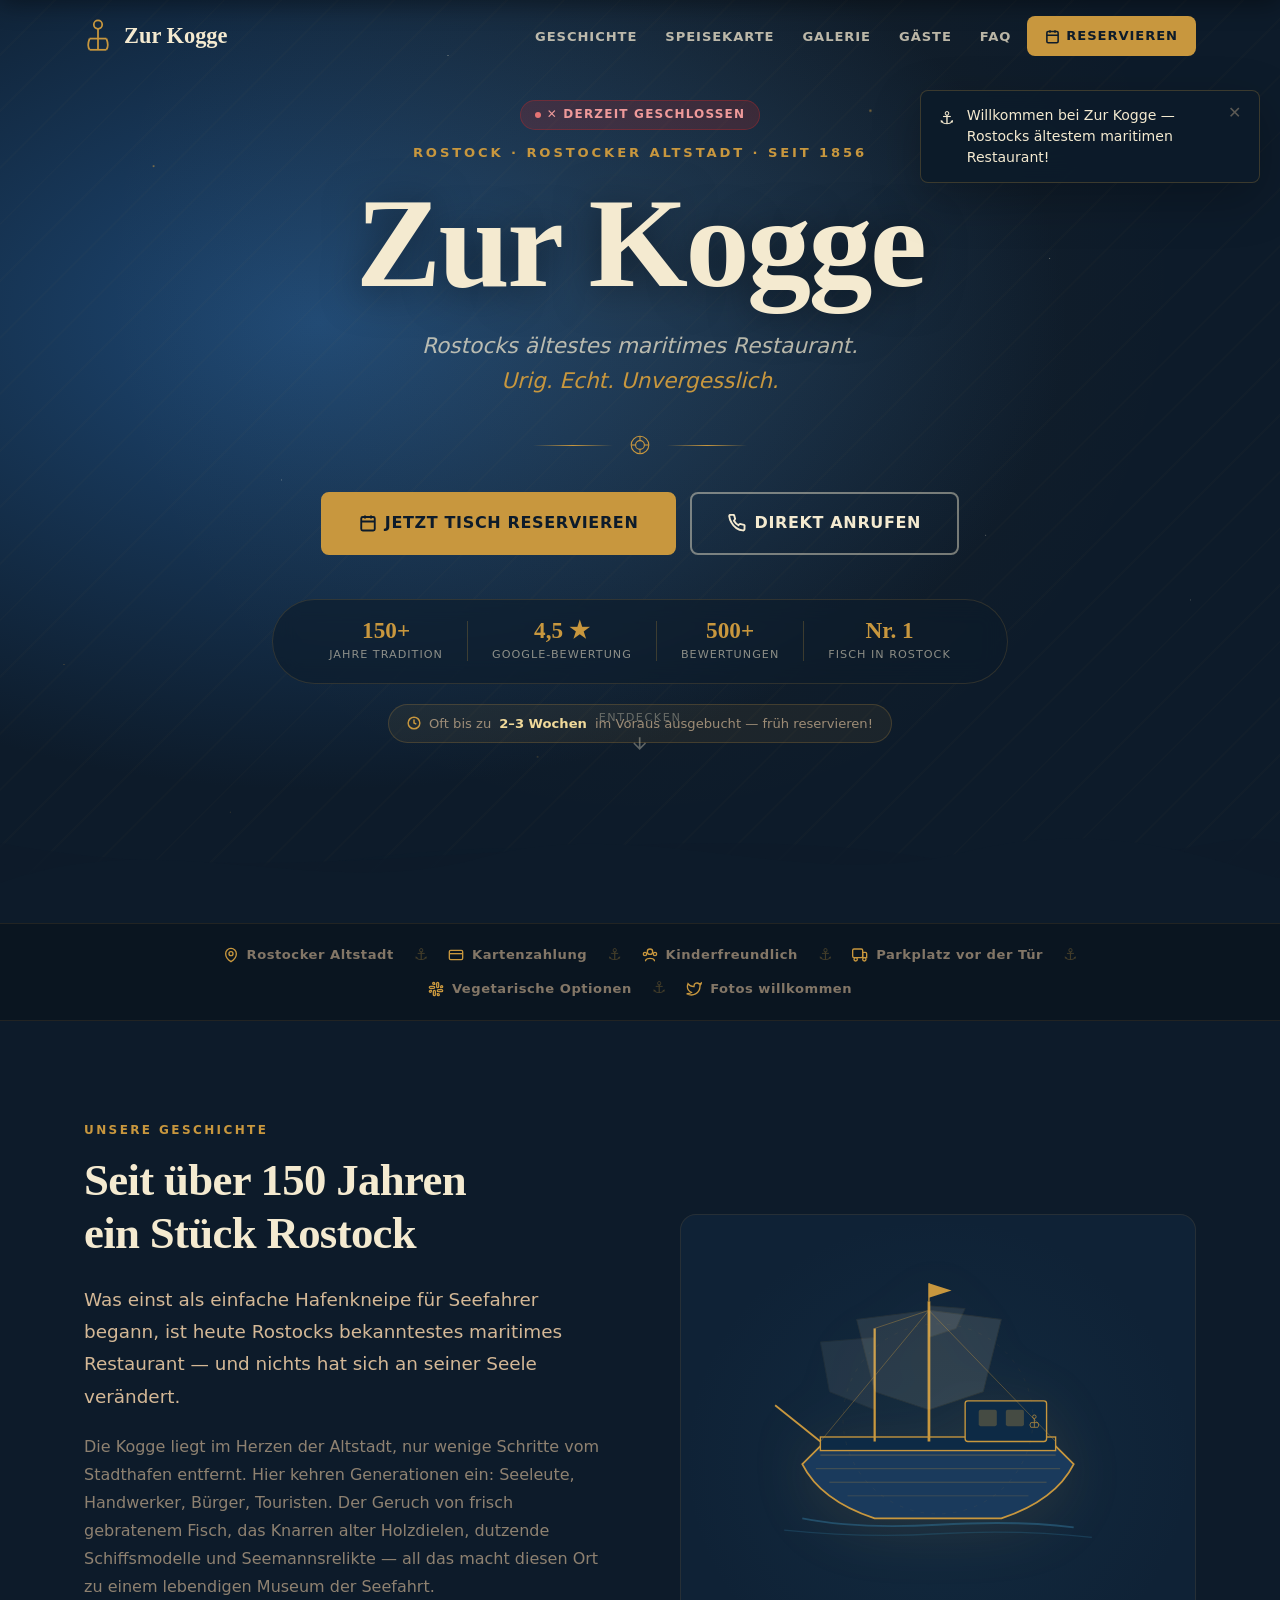
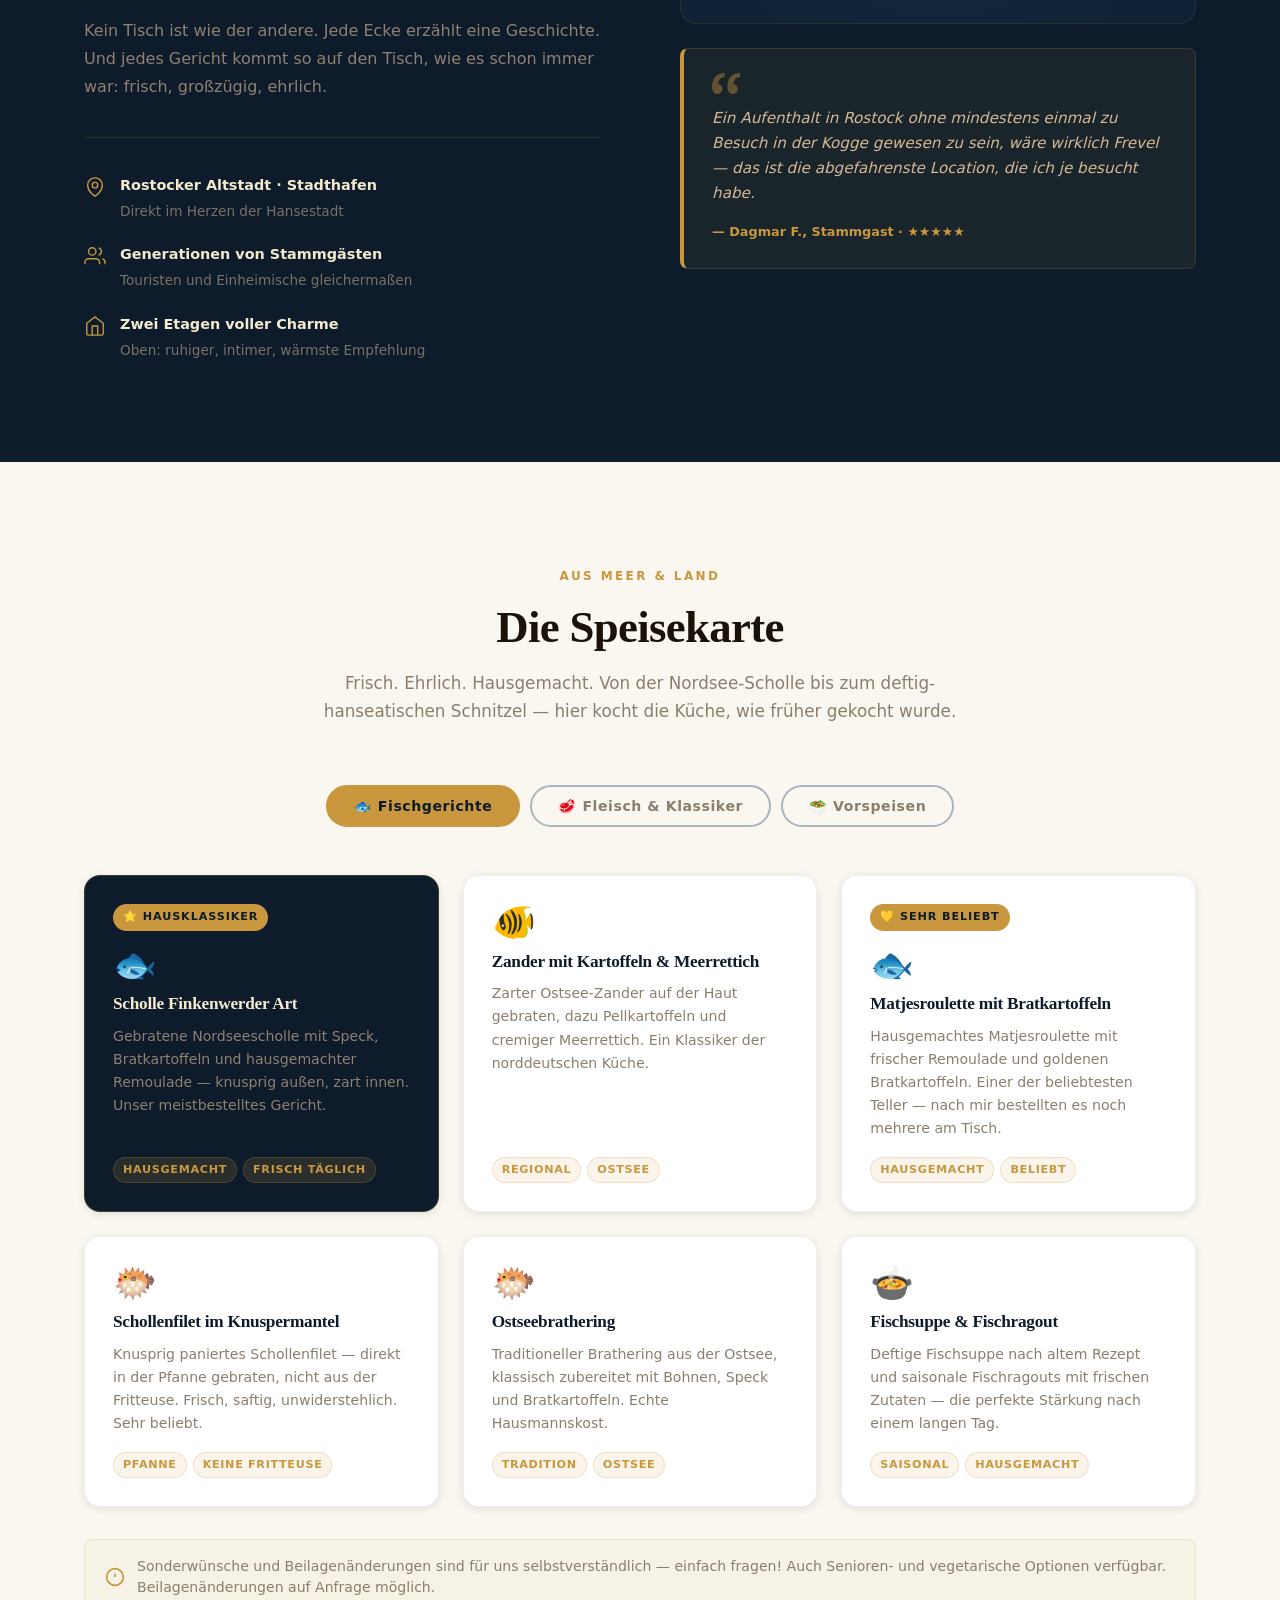
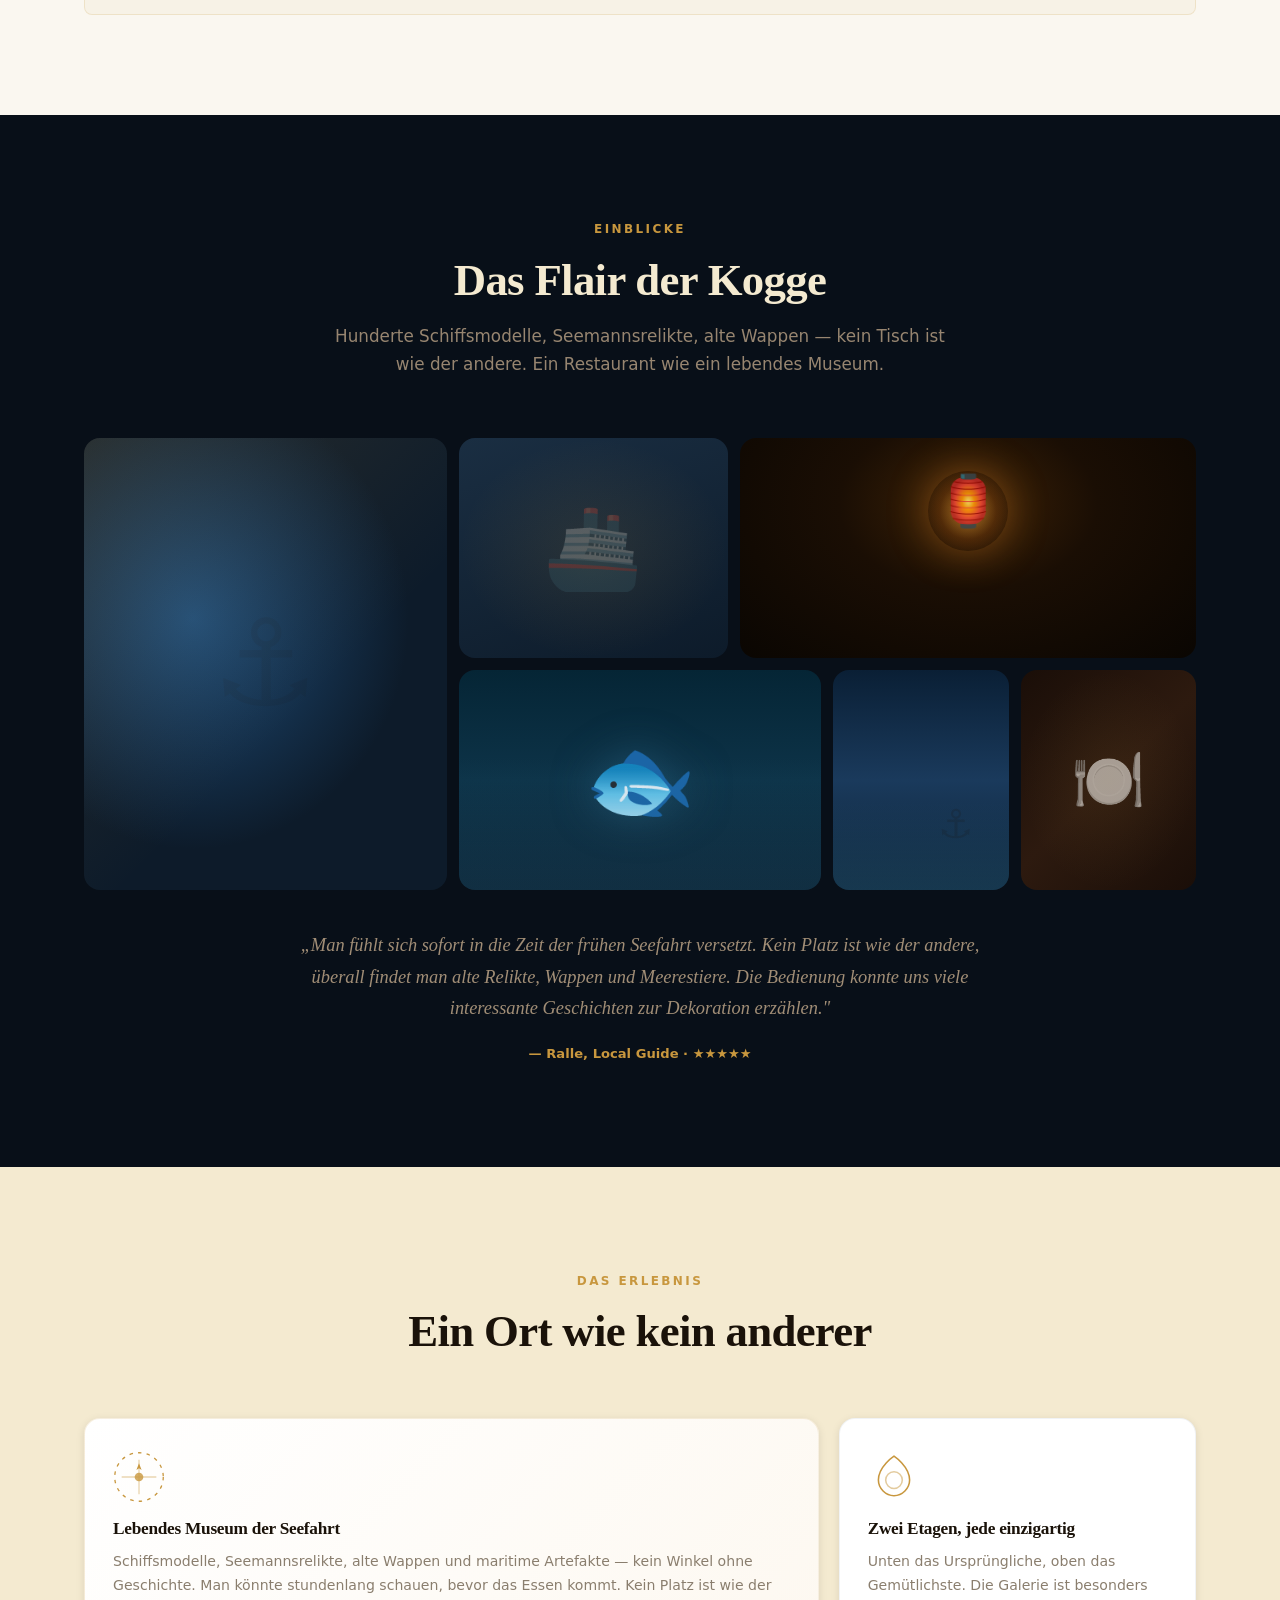
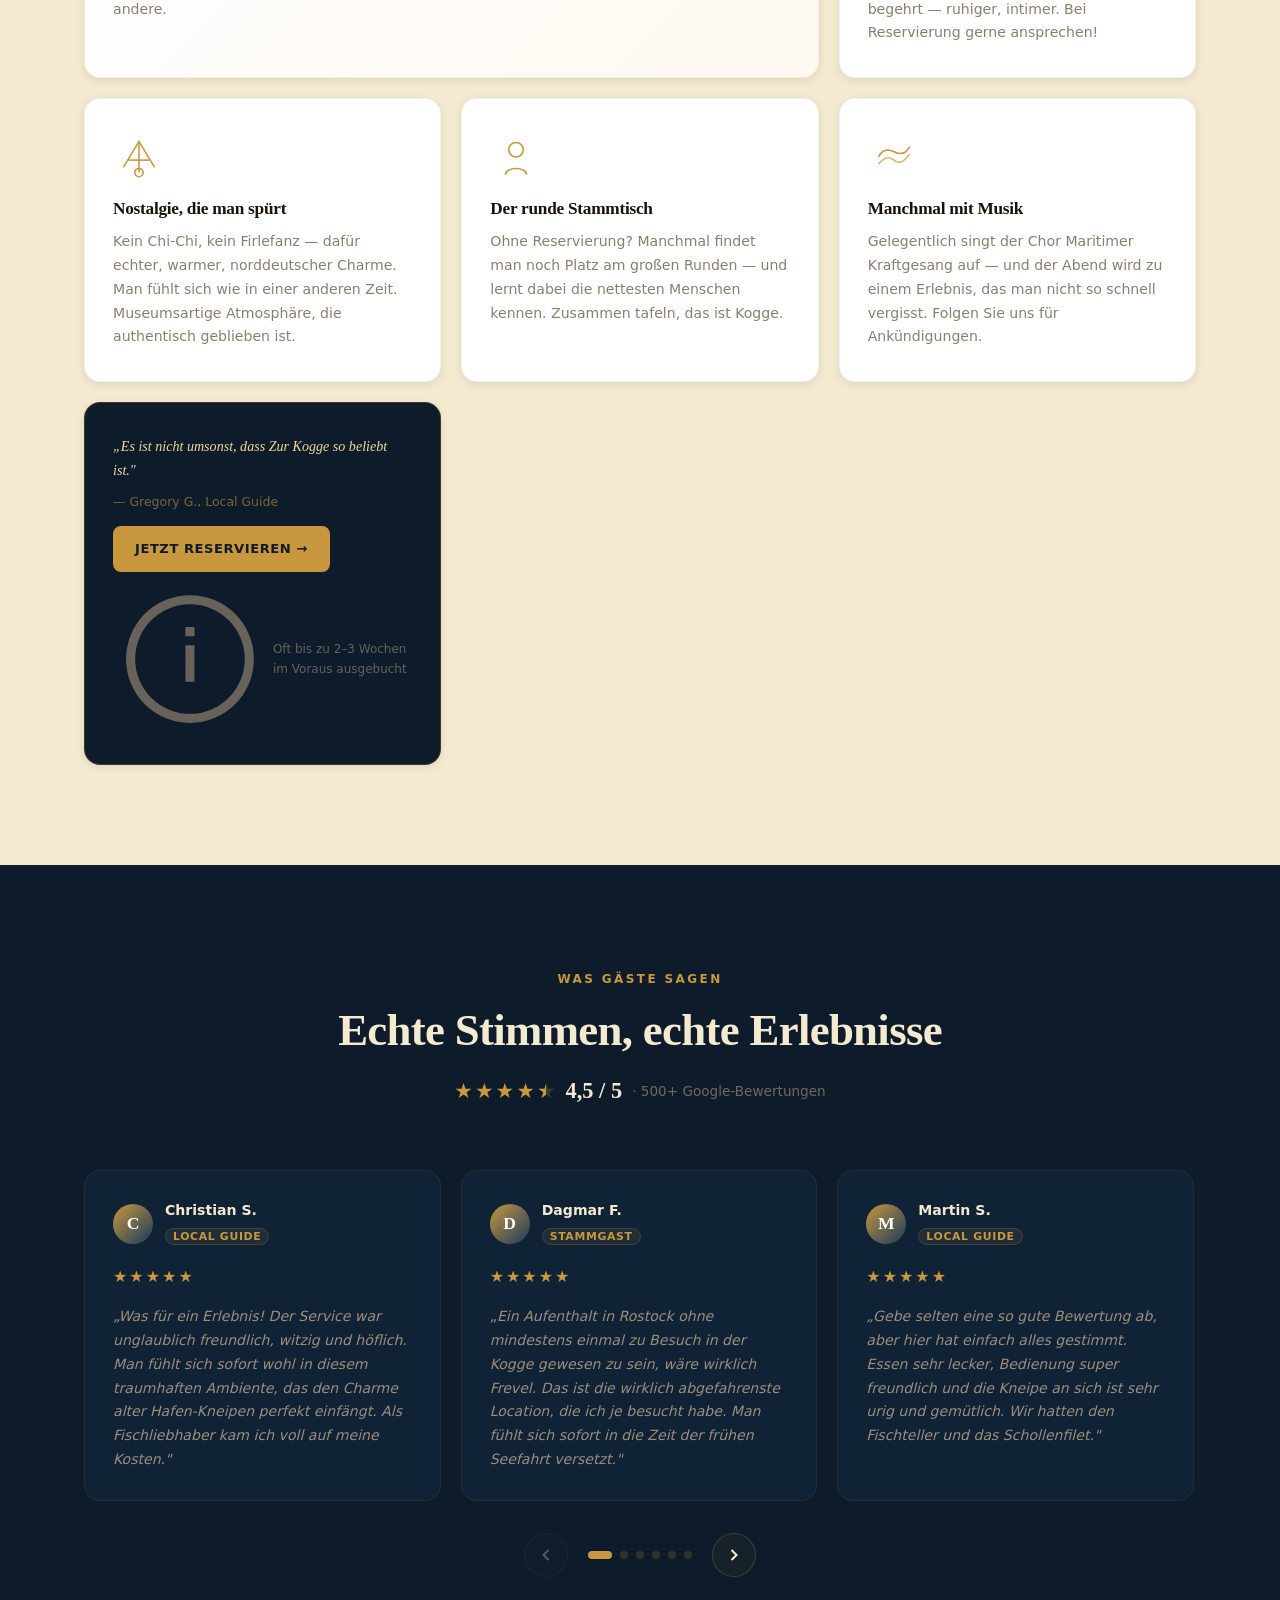
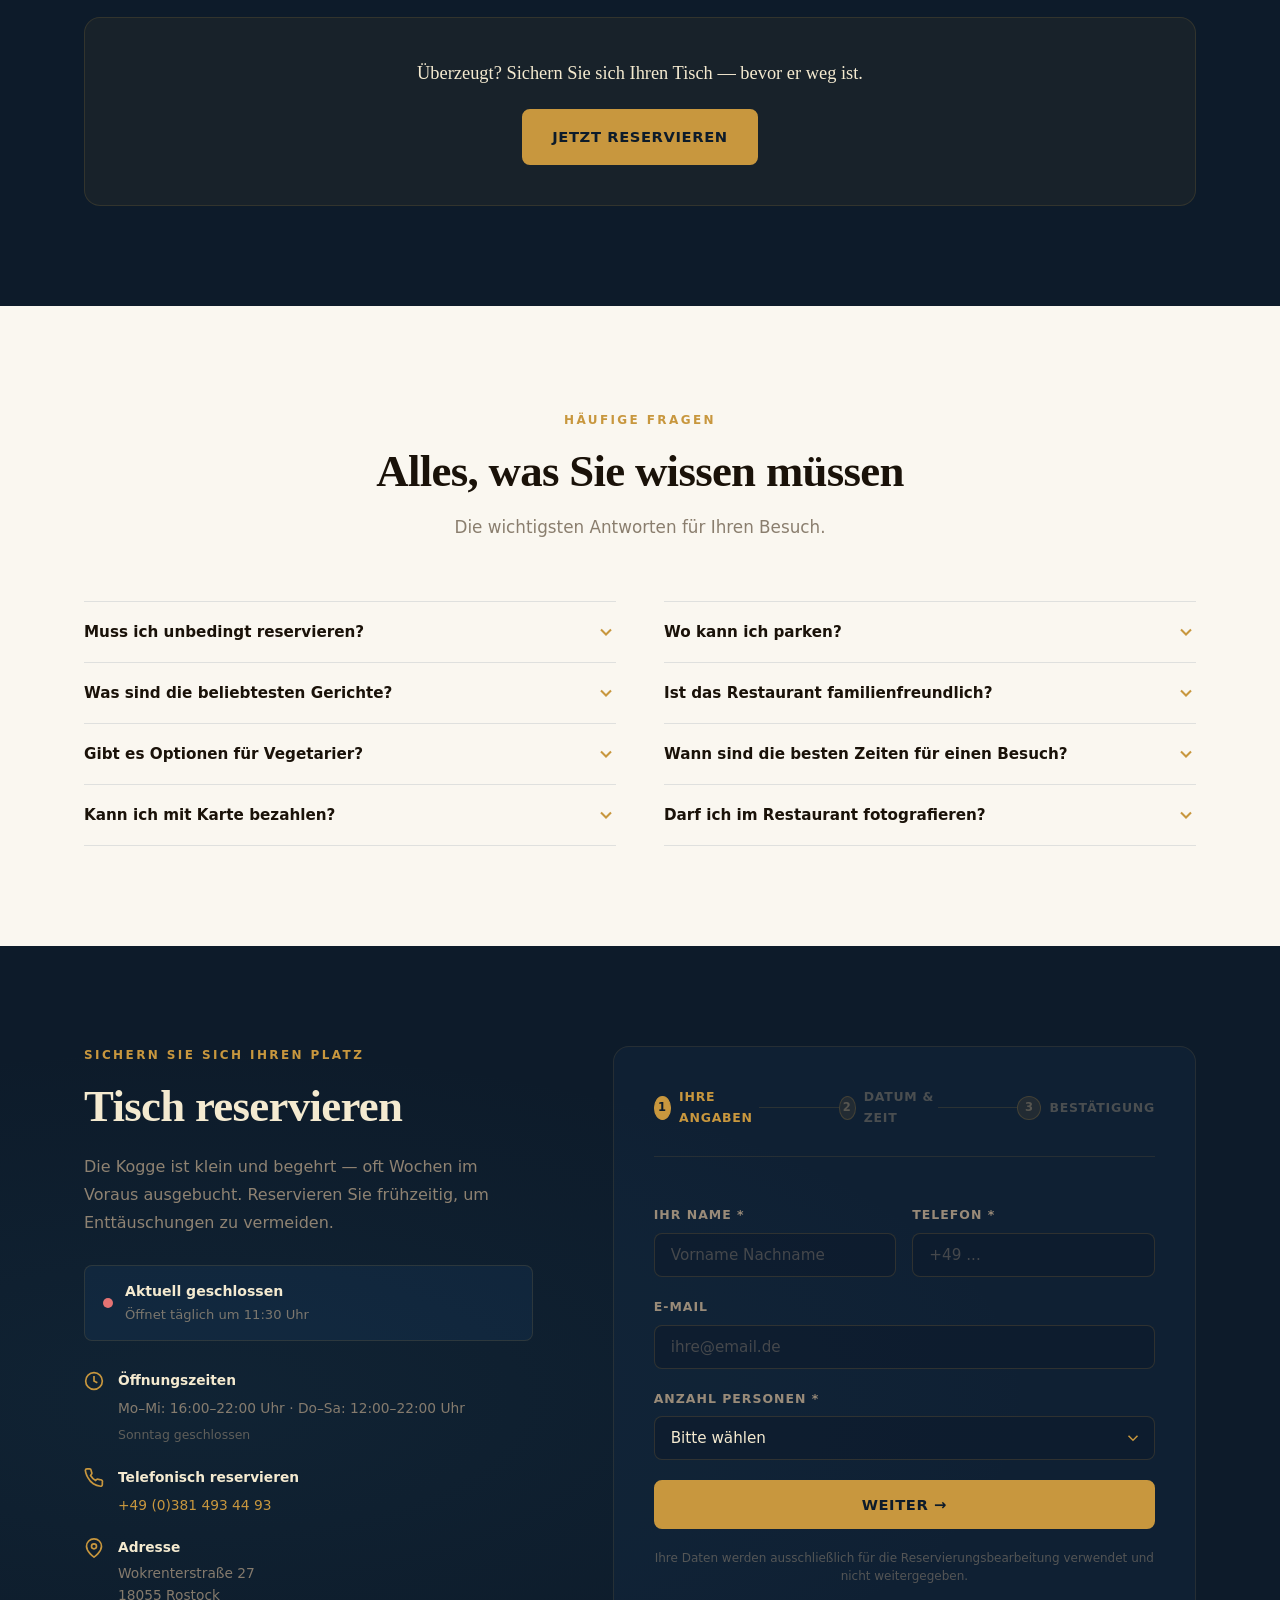
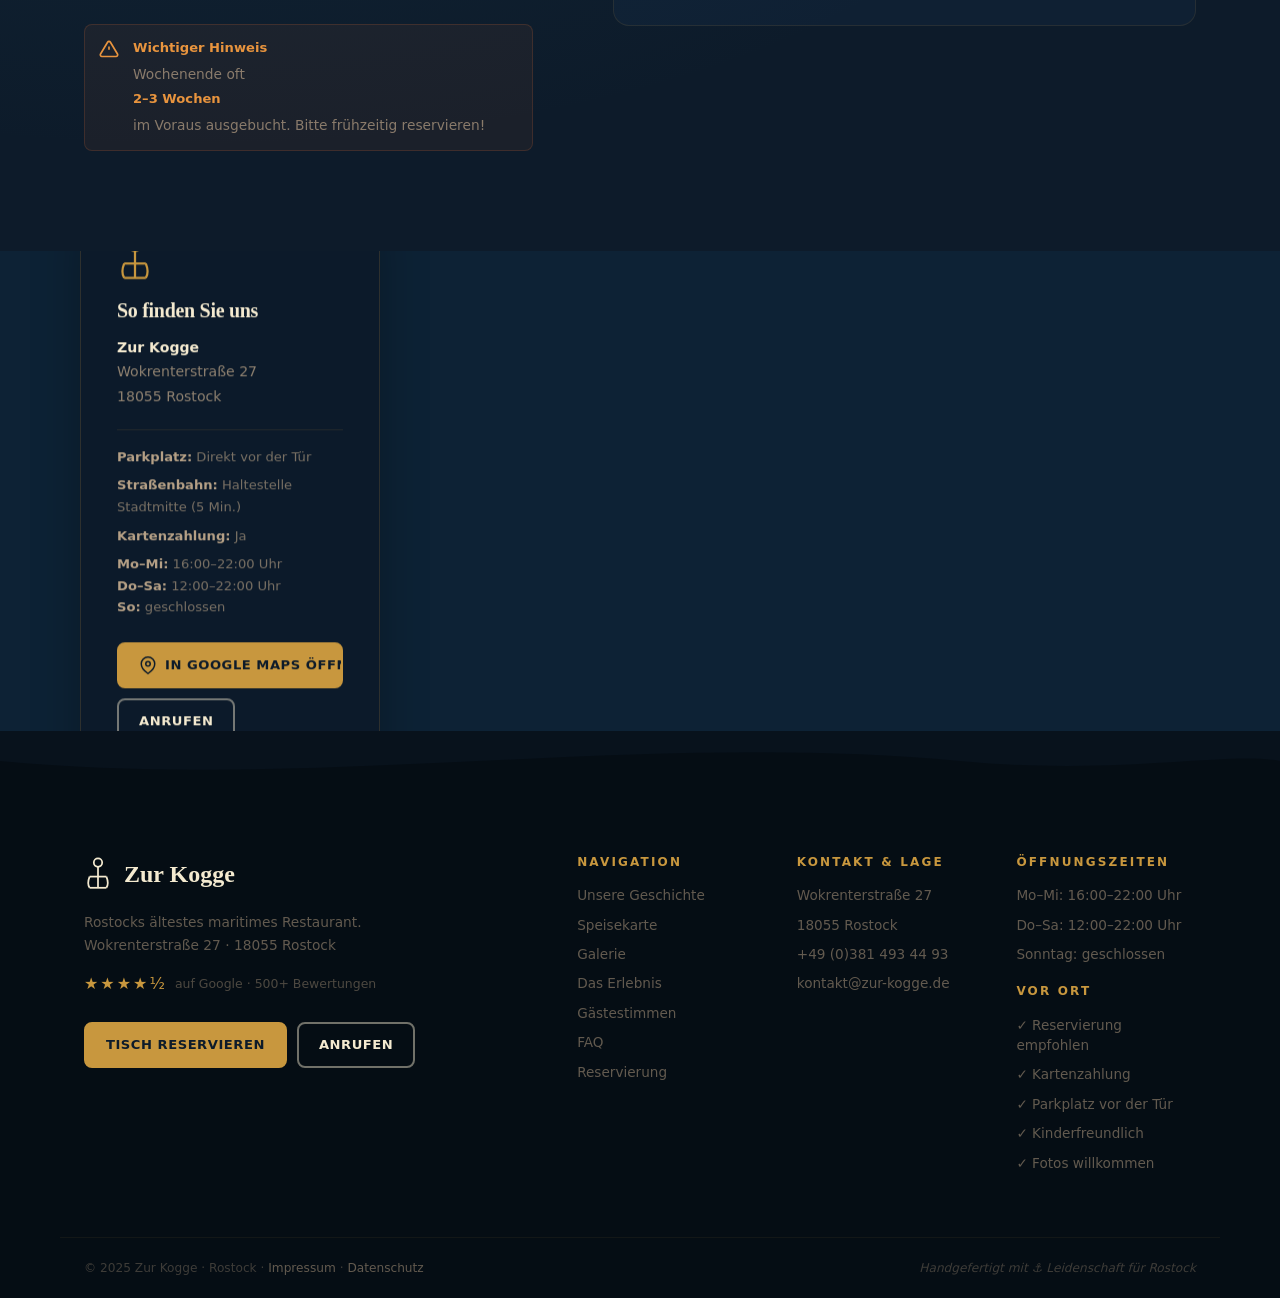
==== commit 7572af80: "Update index.html" ====
--- a/index.html
+++ b/index.html
@@ -1081,7 +1081,7 @@
     <div class="map-embed">
       <iframe
         title="Zur Kogge auf OpenStreetMap"
-        src="google.com/maps/place/Wokrenterstraße+27,+18055+Rostock/@54.0919813,12.1355071,661"
+        src="https://www.google.com/maps/place/Wokrenterstra%C3%9Fe+27,+18055+Rostock/@54.0920208,12.1351852,393"
         width="100%"
         height="100%"
         style="border:0; filter: saturate(0.75) contrast(1.1) brightness(0.9);"
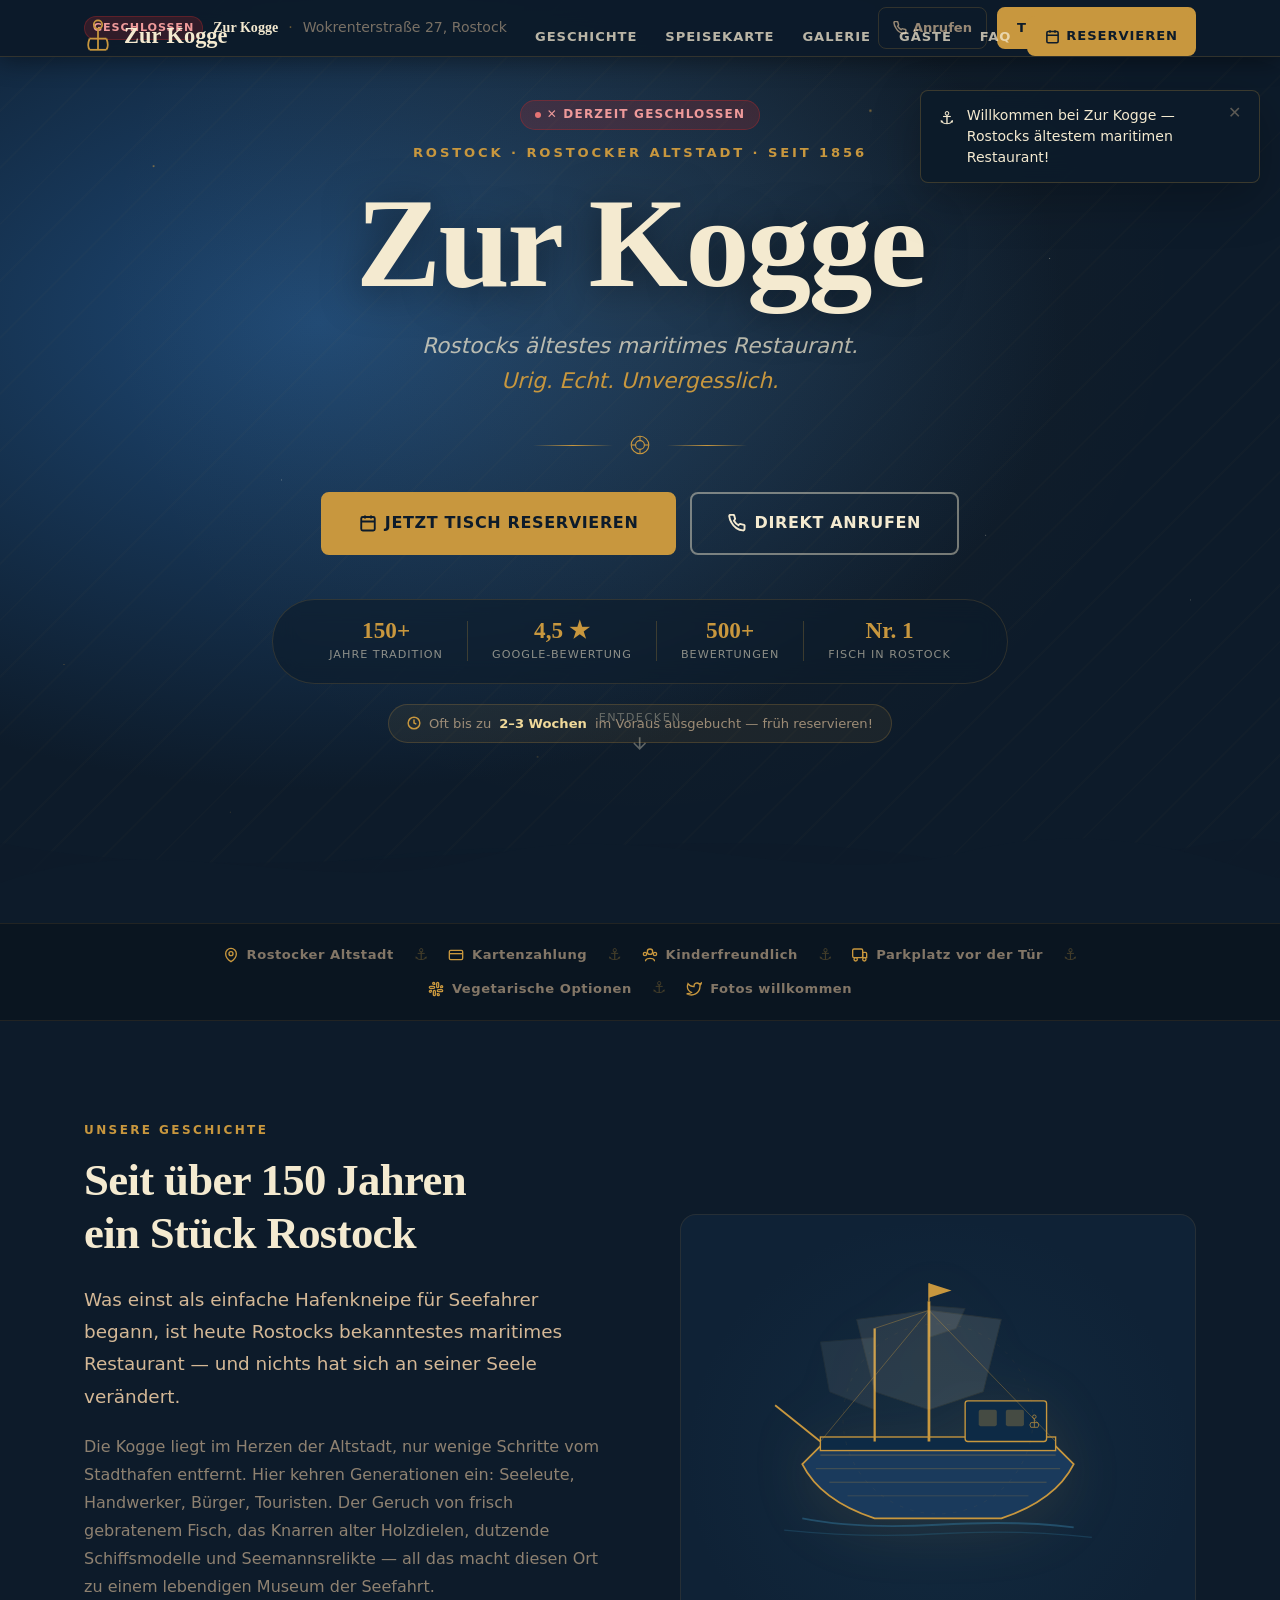
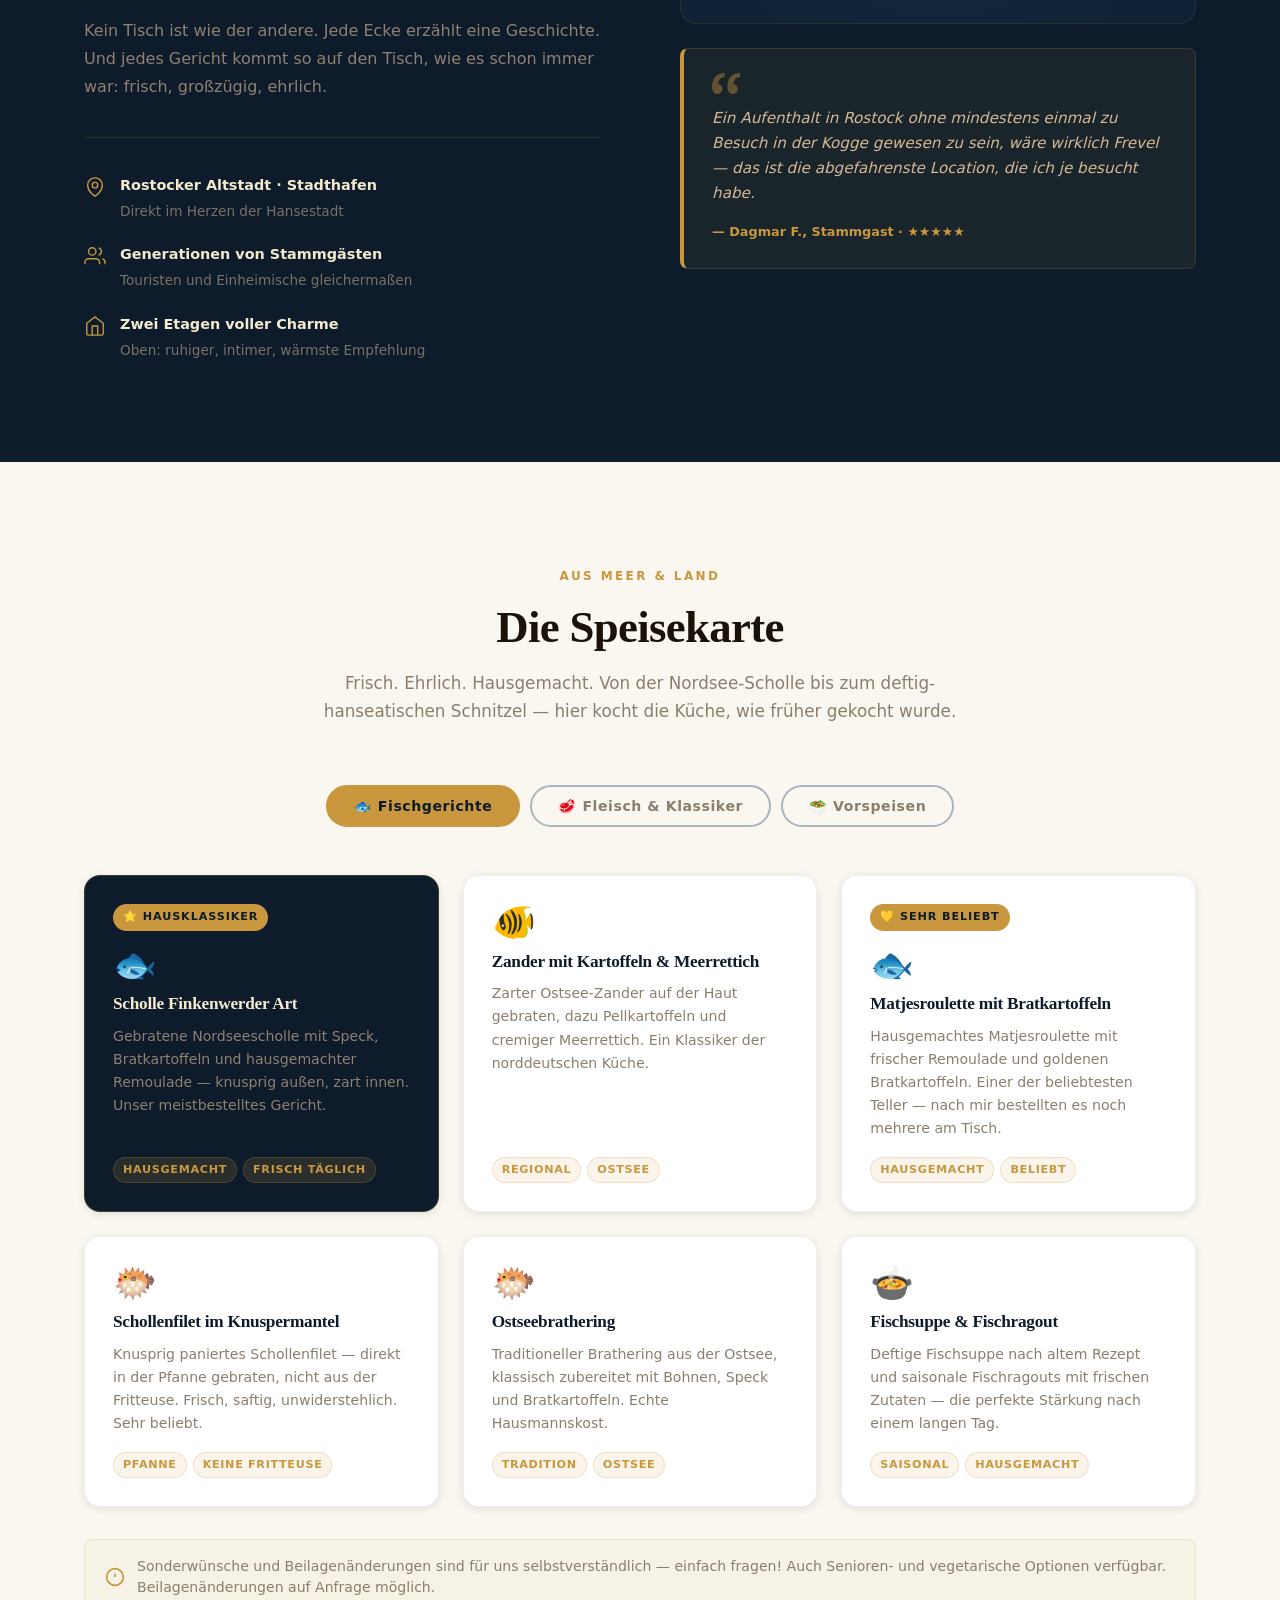
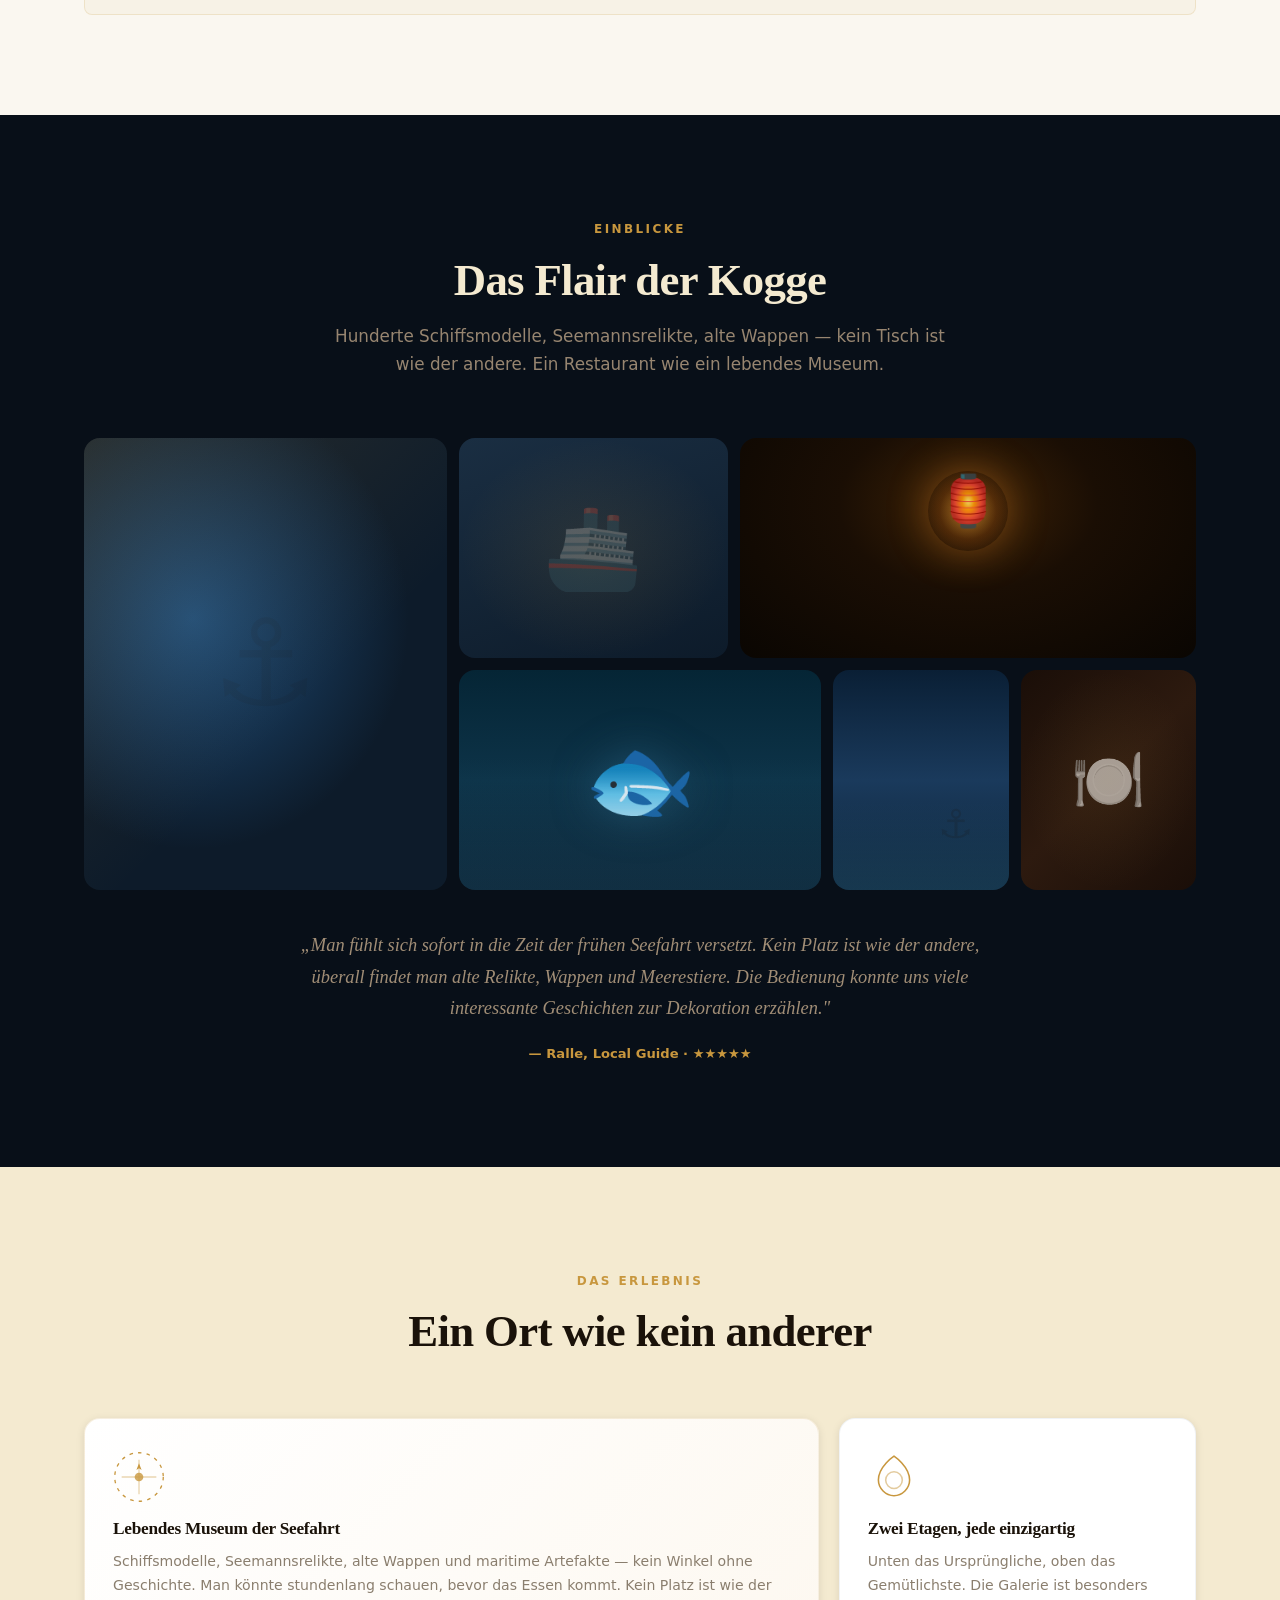
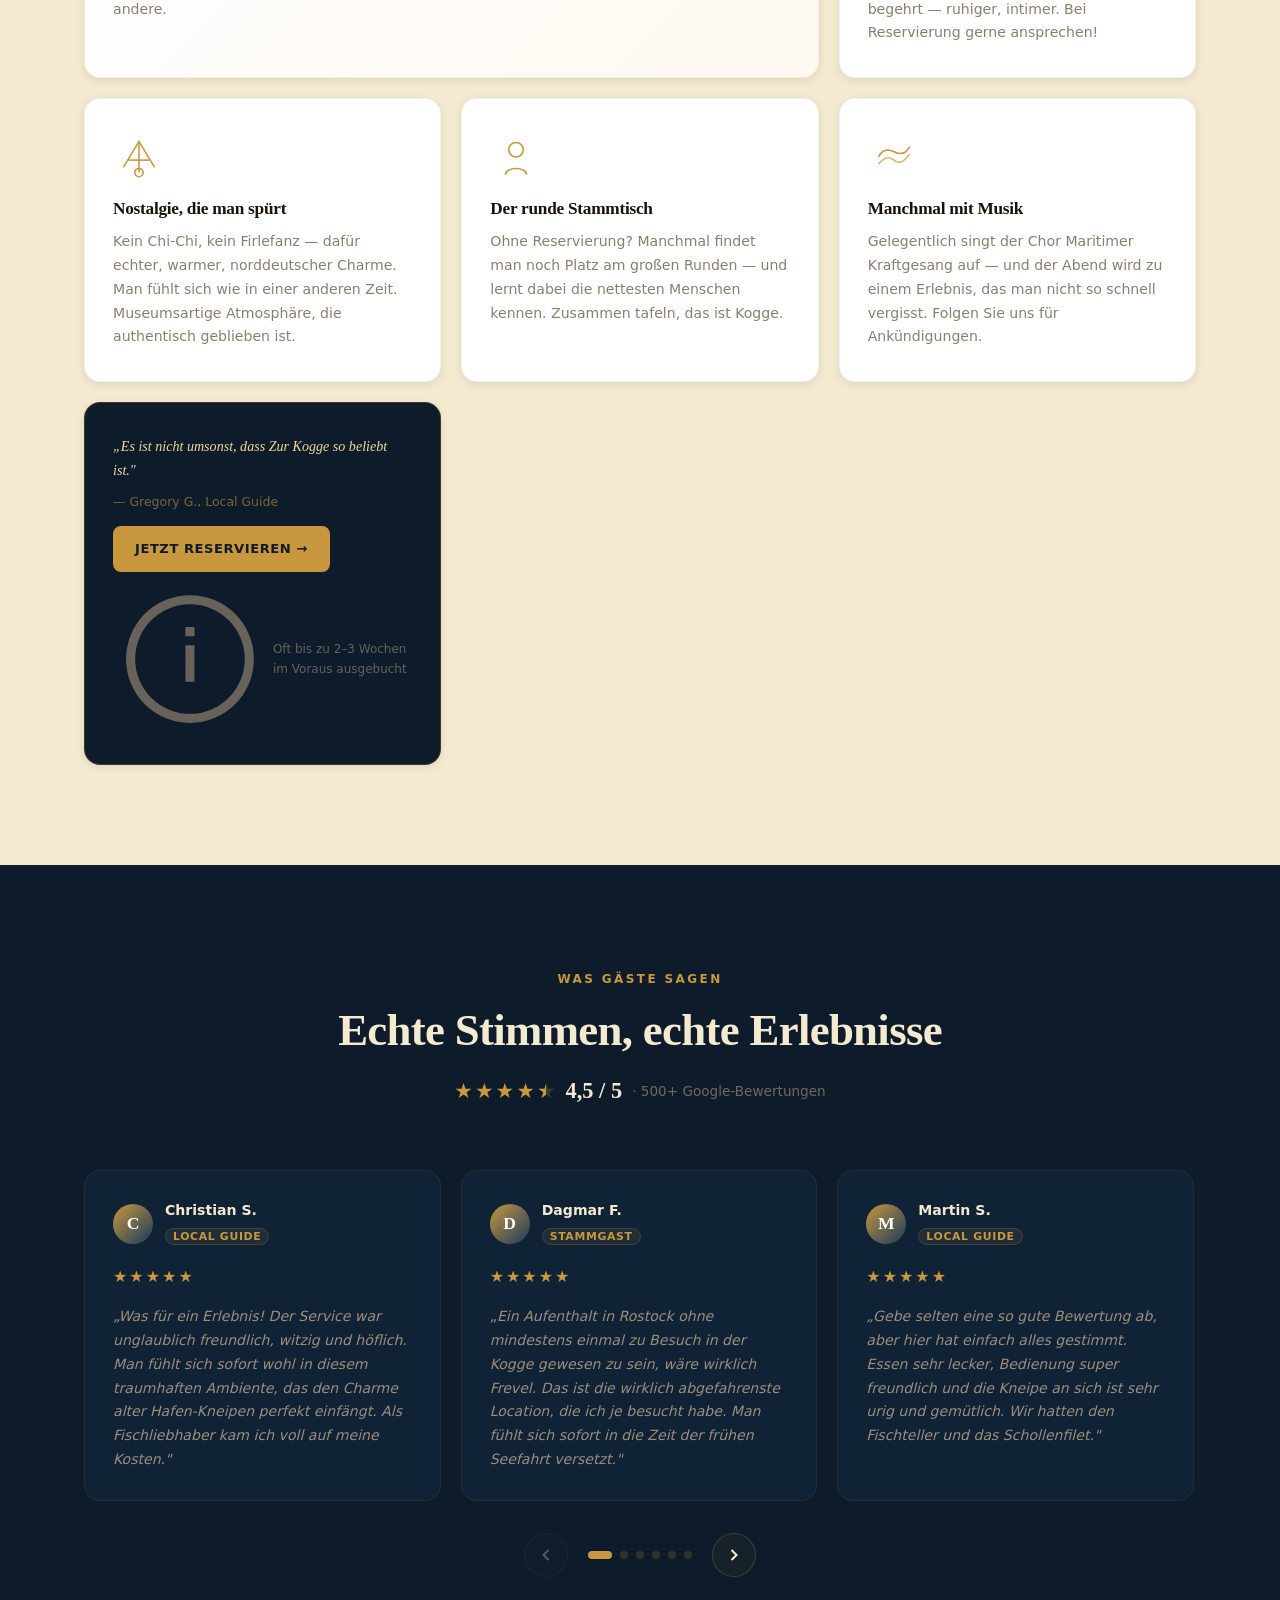
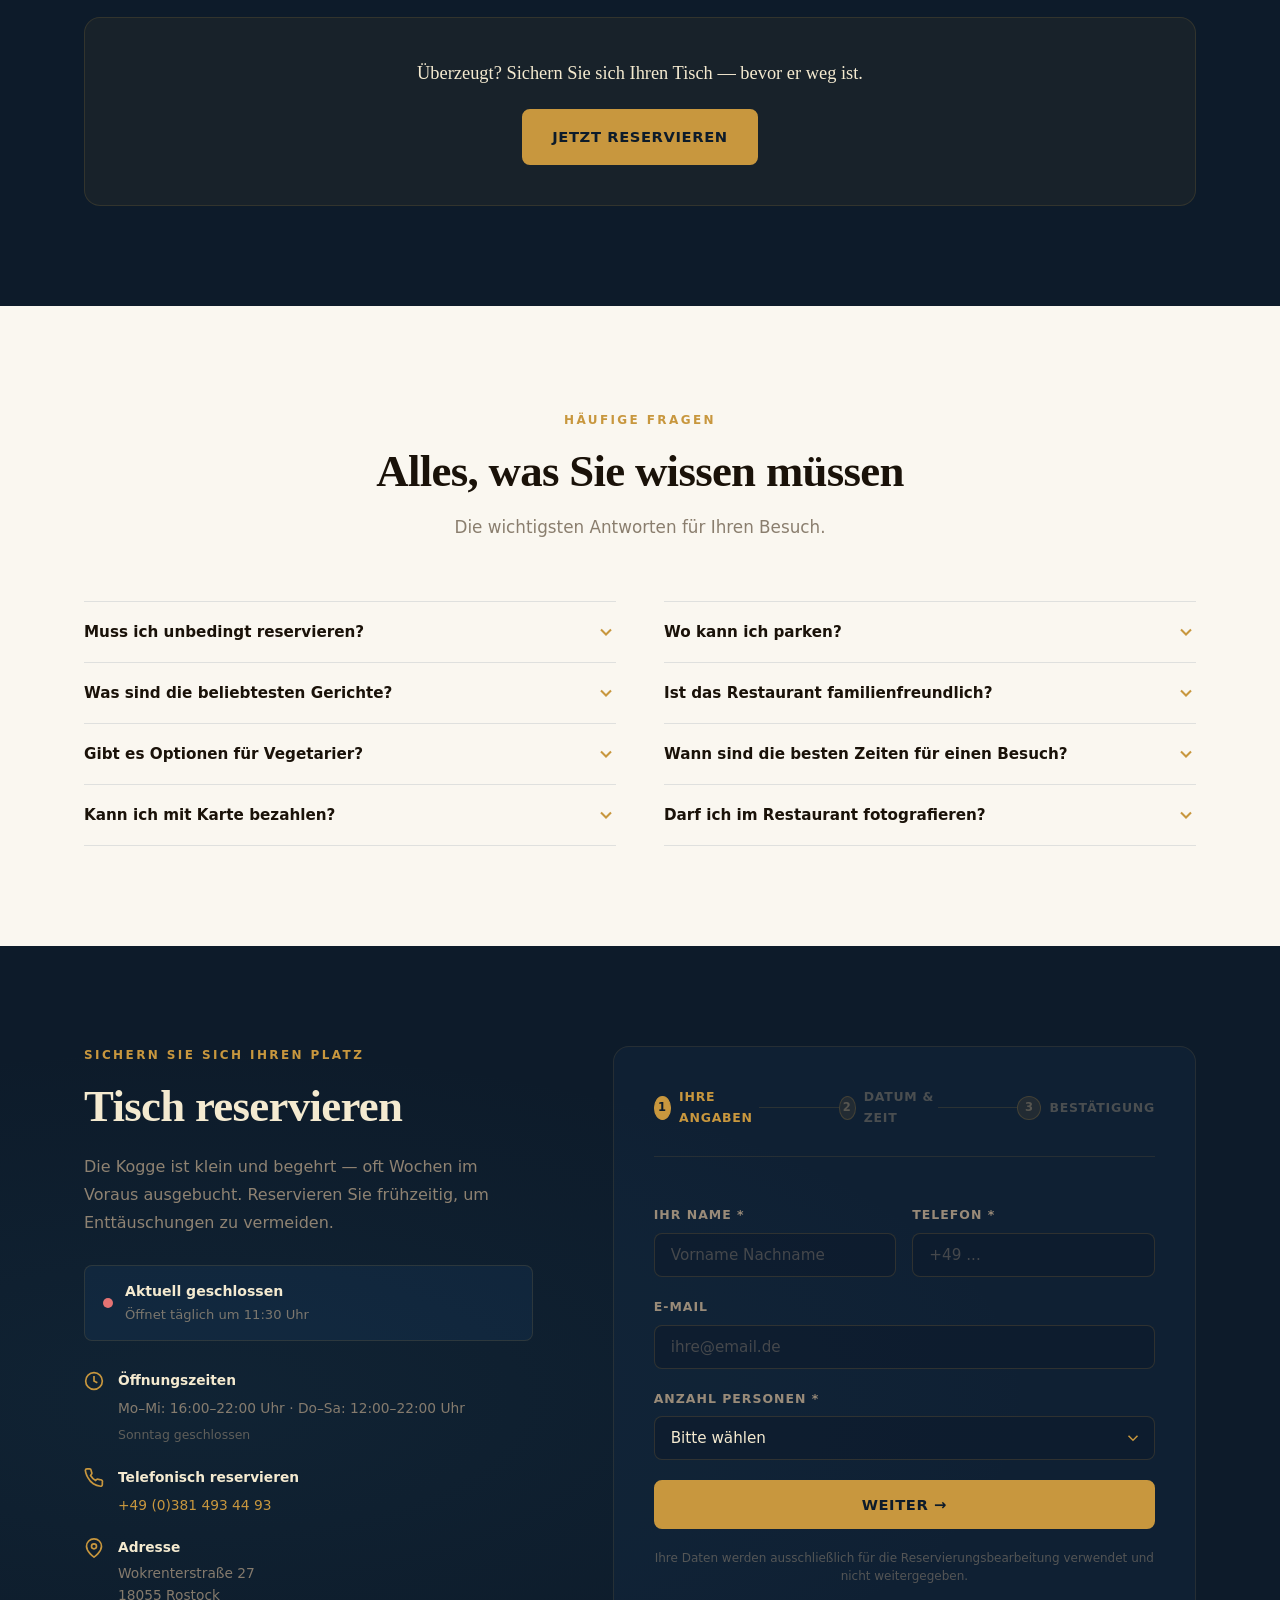
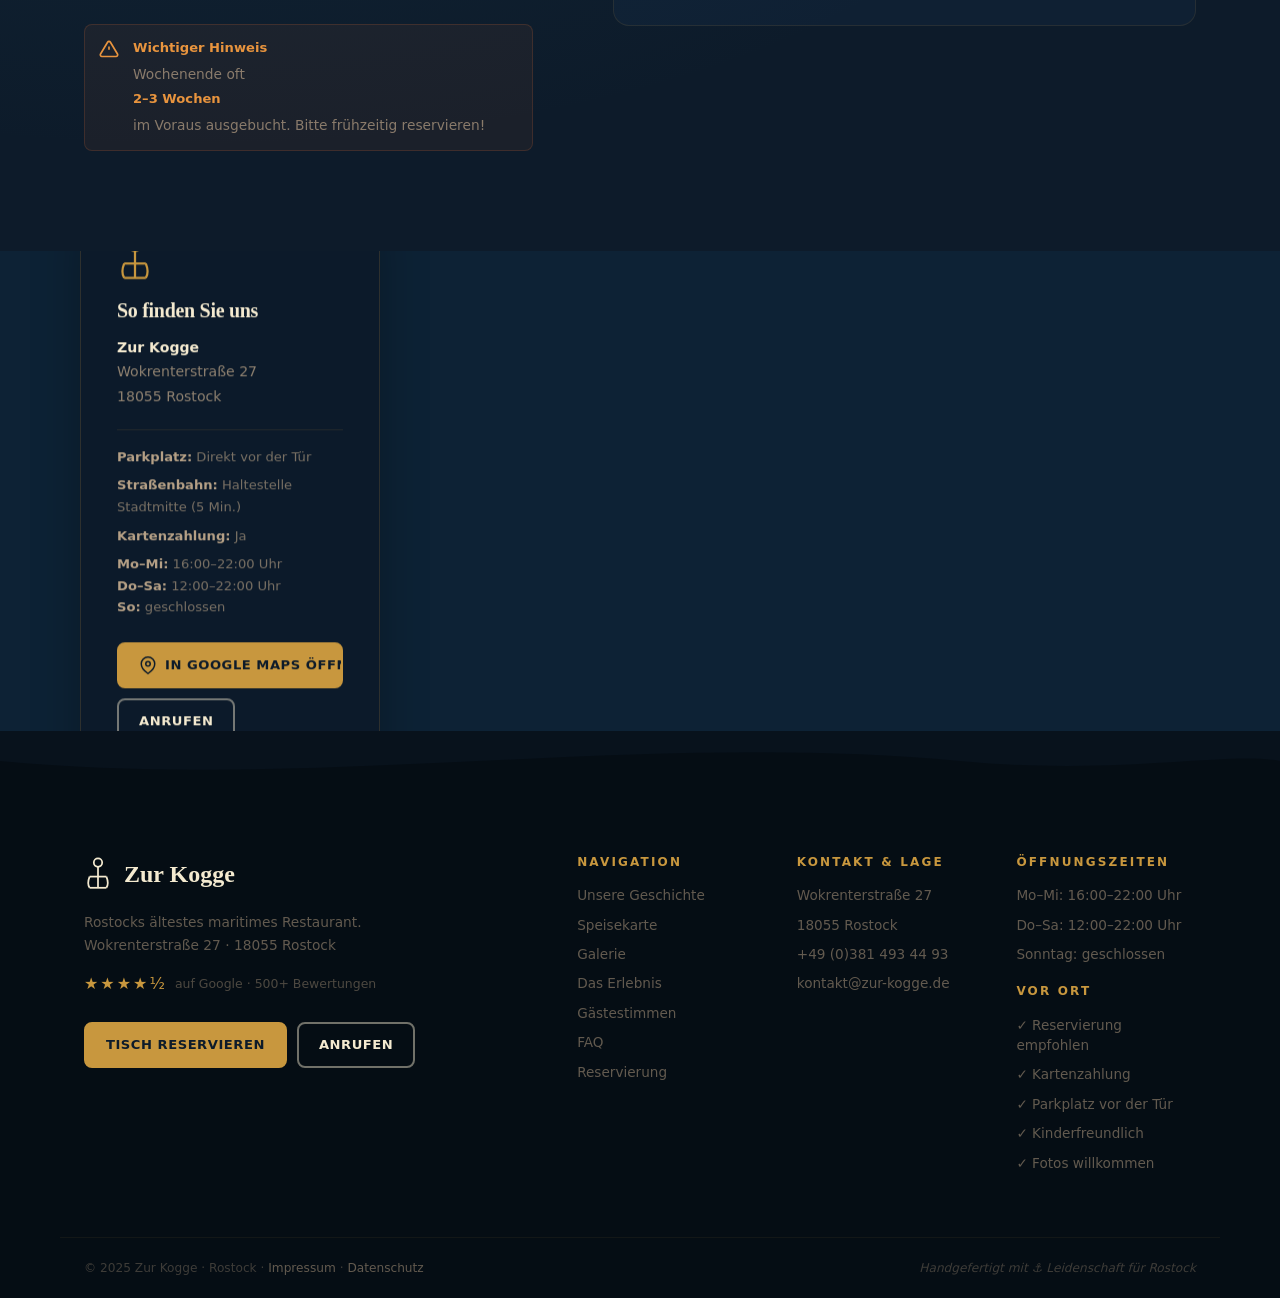
==== commit a1bc430c: "Update index.html" ====
--- a/index.html
+++ b/index.html
@@ -1081,10 +1081,10 @@
     <div class="map-embed">
       <iframe
         title="Zur Kogge auf OpenStreetMap"
-        src="https://www.google.com/maps/place/Wokrenterstra%C3%9Fe+27,+18055+Rostock/@54.0920208,12.1351852,393"
+        src="https://www.openstreetmap.org/?mlat=54.092014&mlon=12.135424#map=19/54.092014/12.135424"
         width="100%"
         height="100%"
-        style="border:0; filter: saturate(0.75) contrast(1.1) brightness(0.9);"
+        style="border:0; filter: saturate(0.85) contrast(1.05);"
         allowfullscreen=""
         loading="lazy"
         aria-label="Standort Zur Kogge, Wokrenterstraße 27, 18055 Rostock">
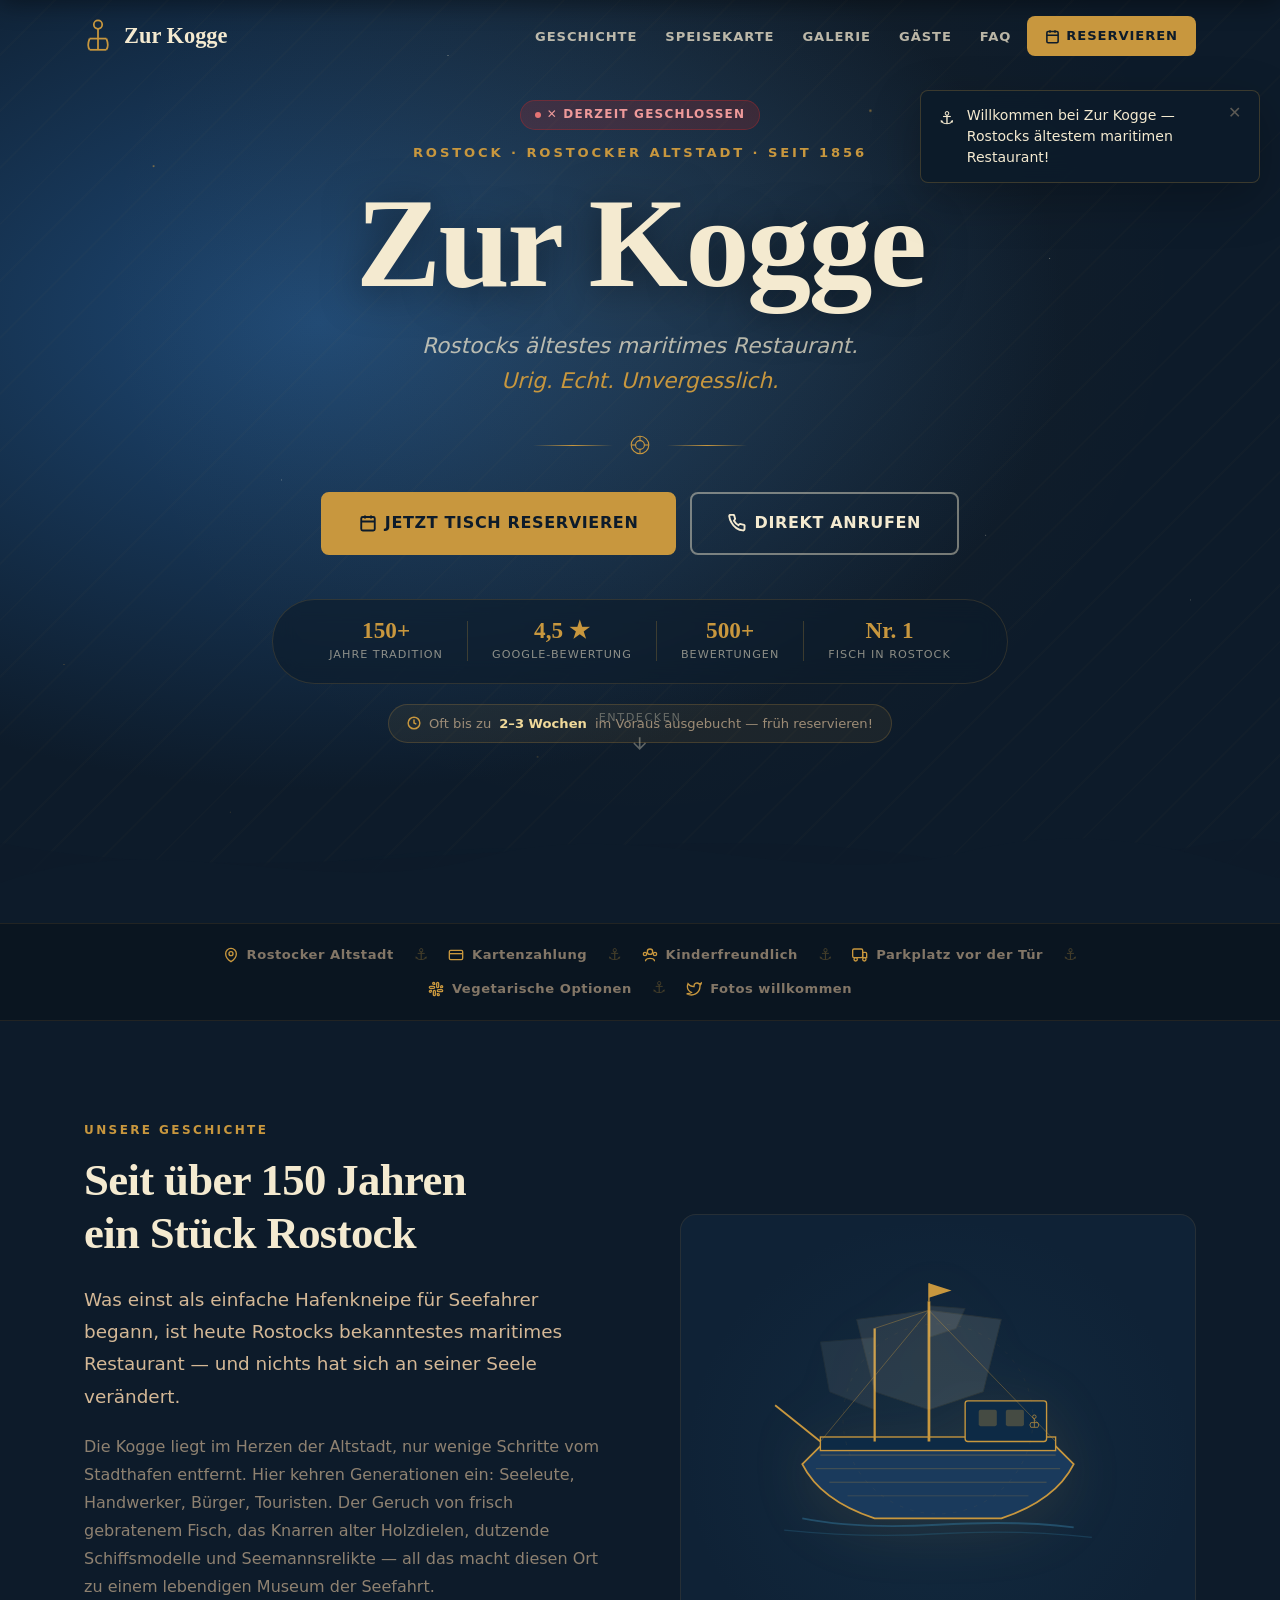
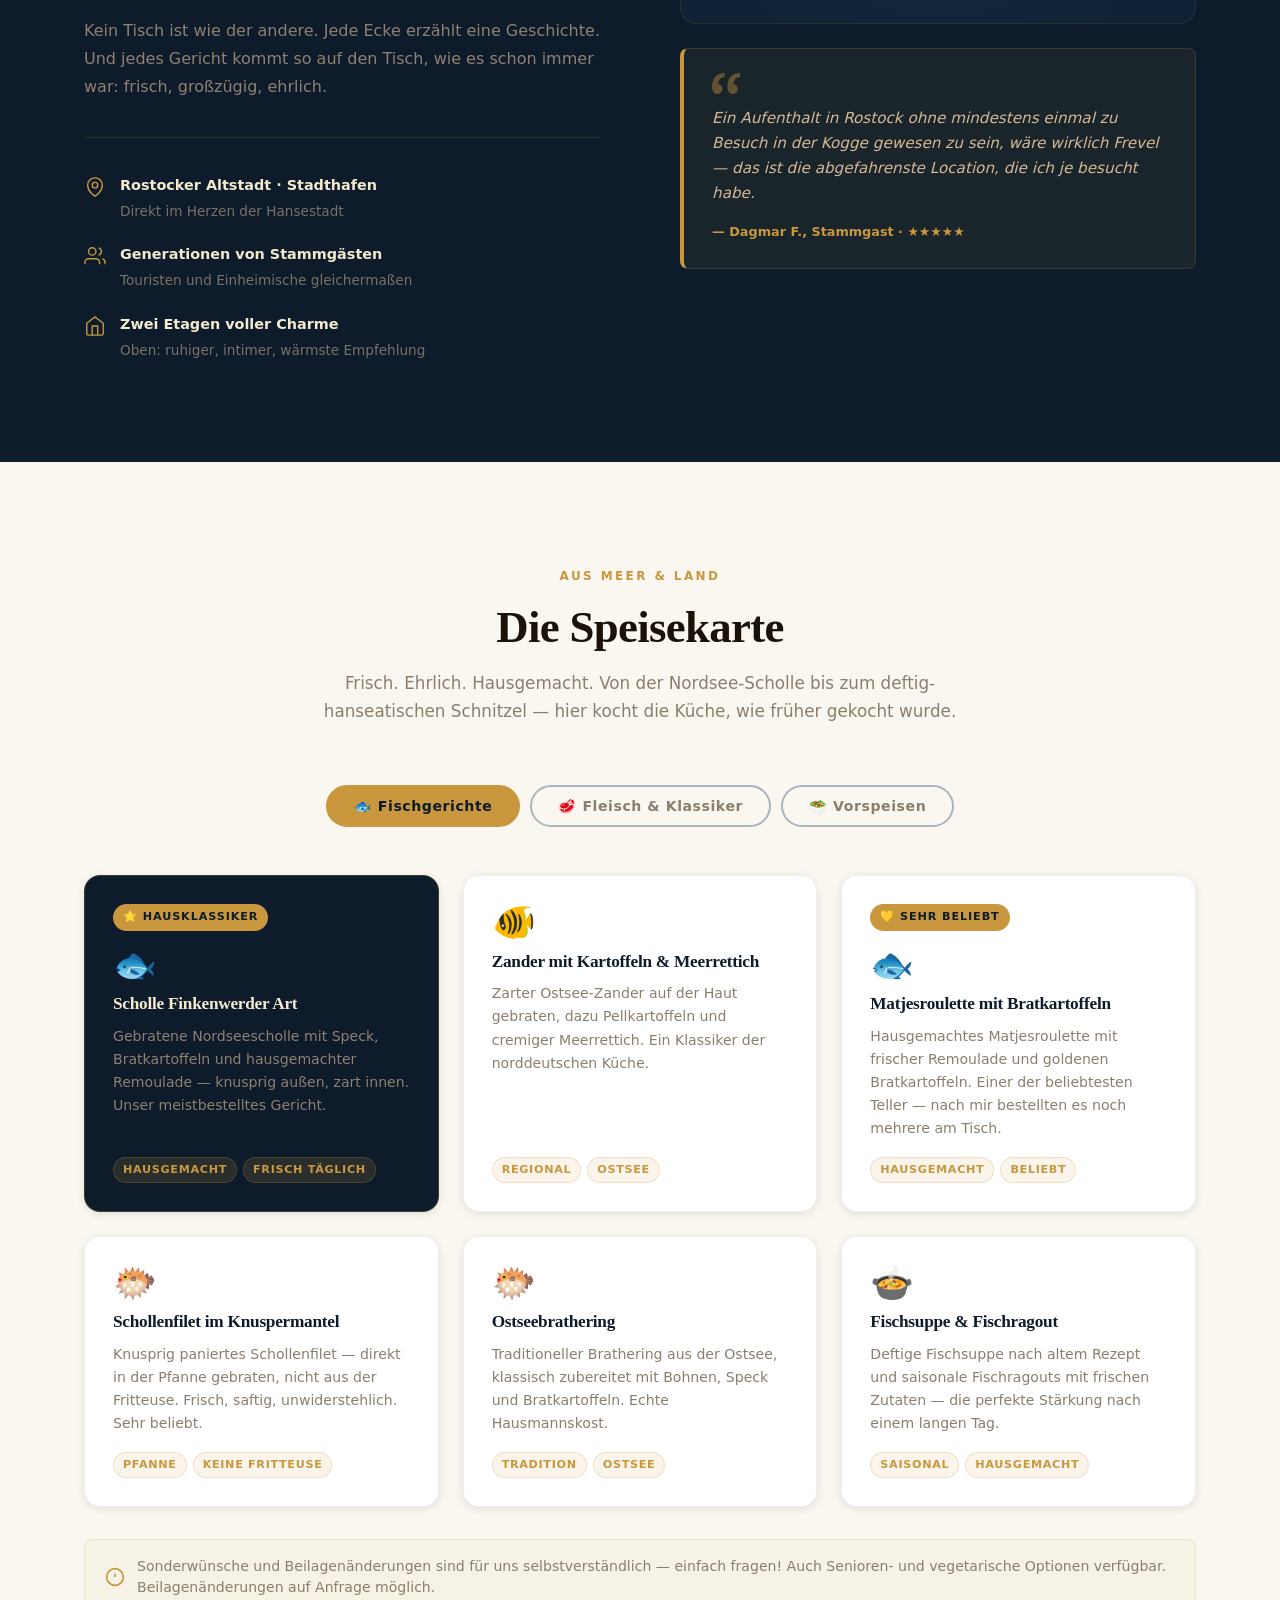
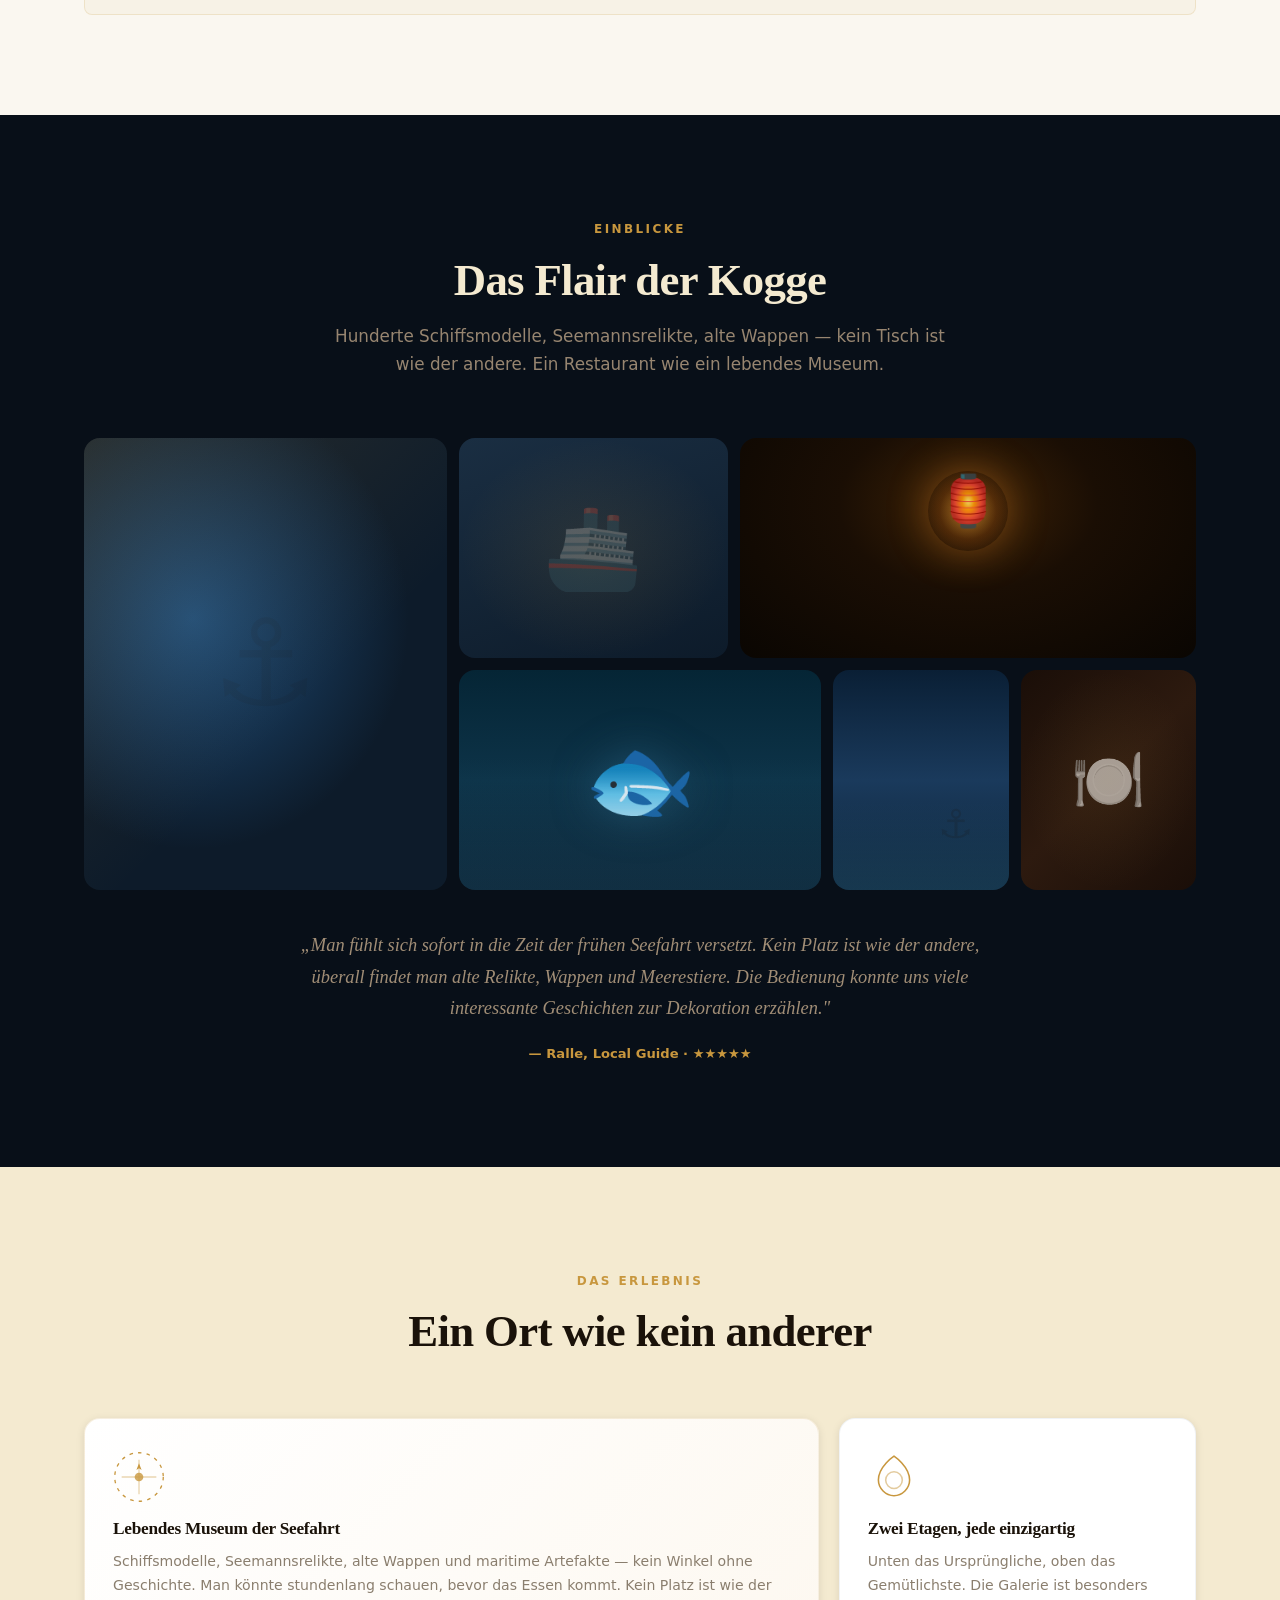
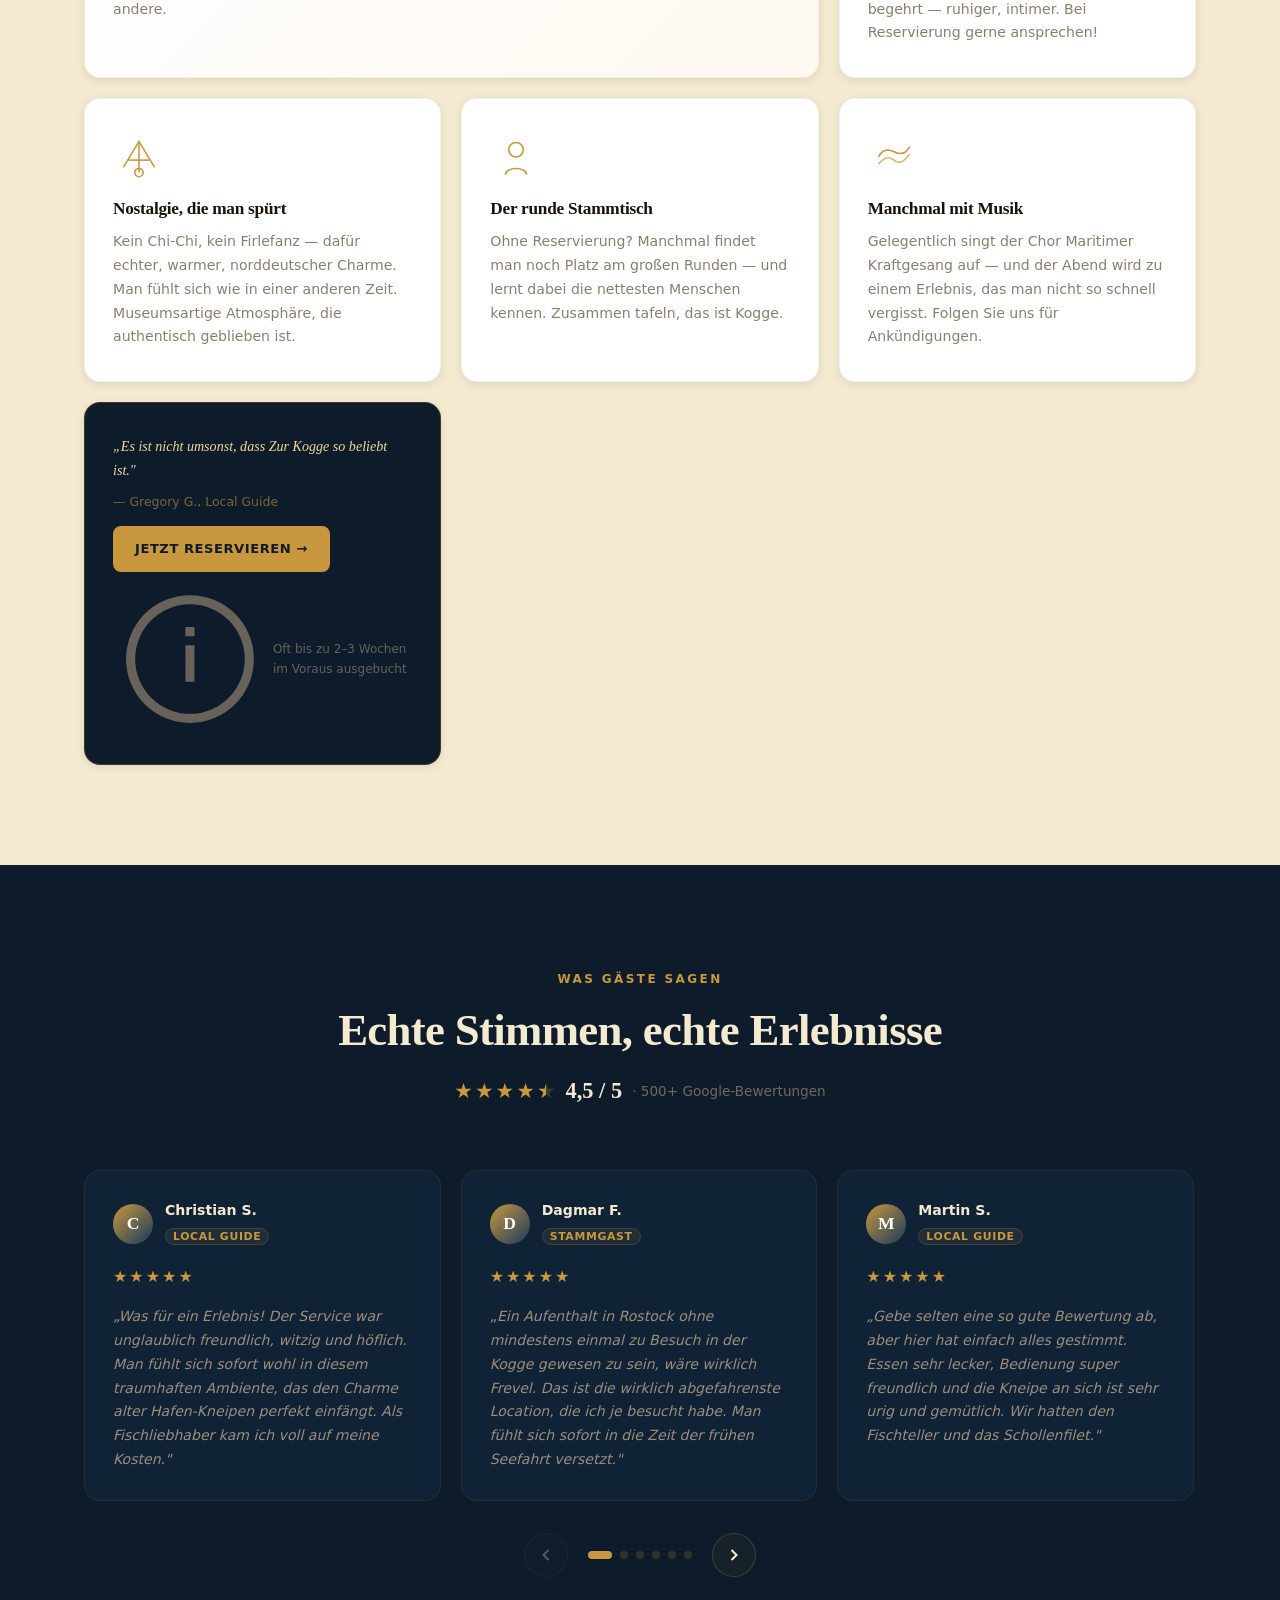
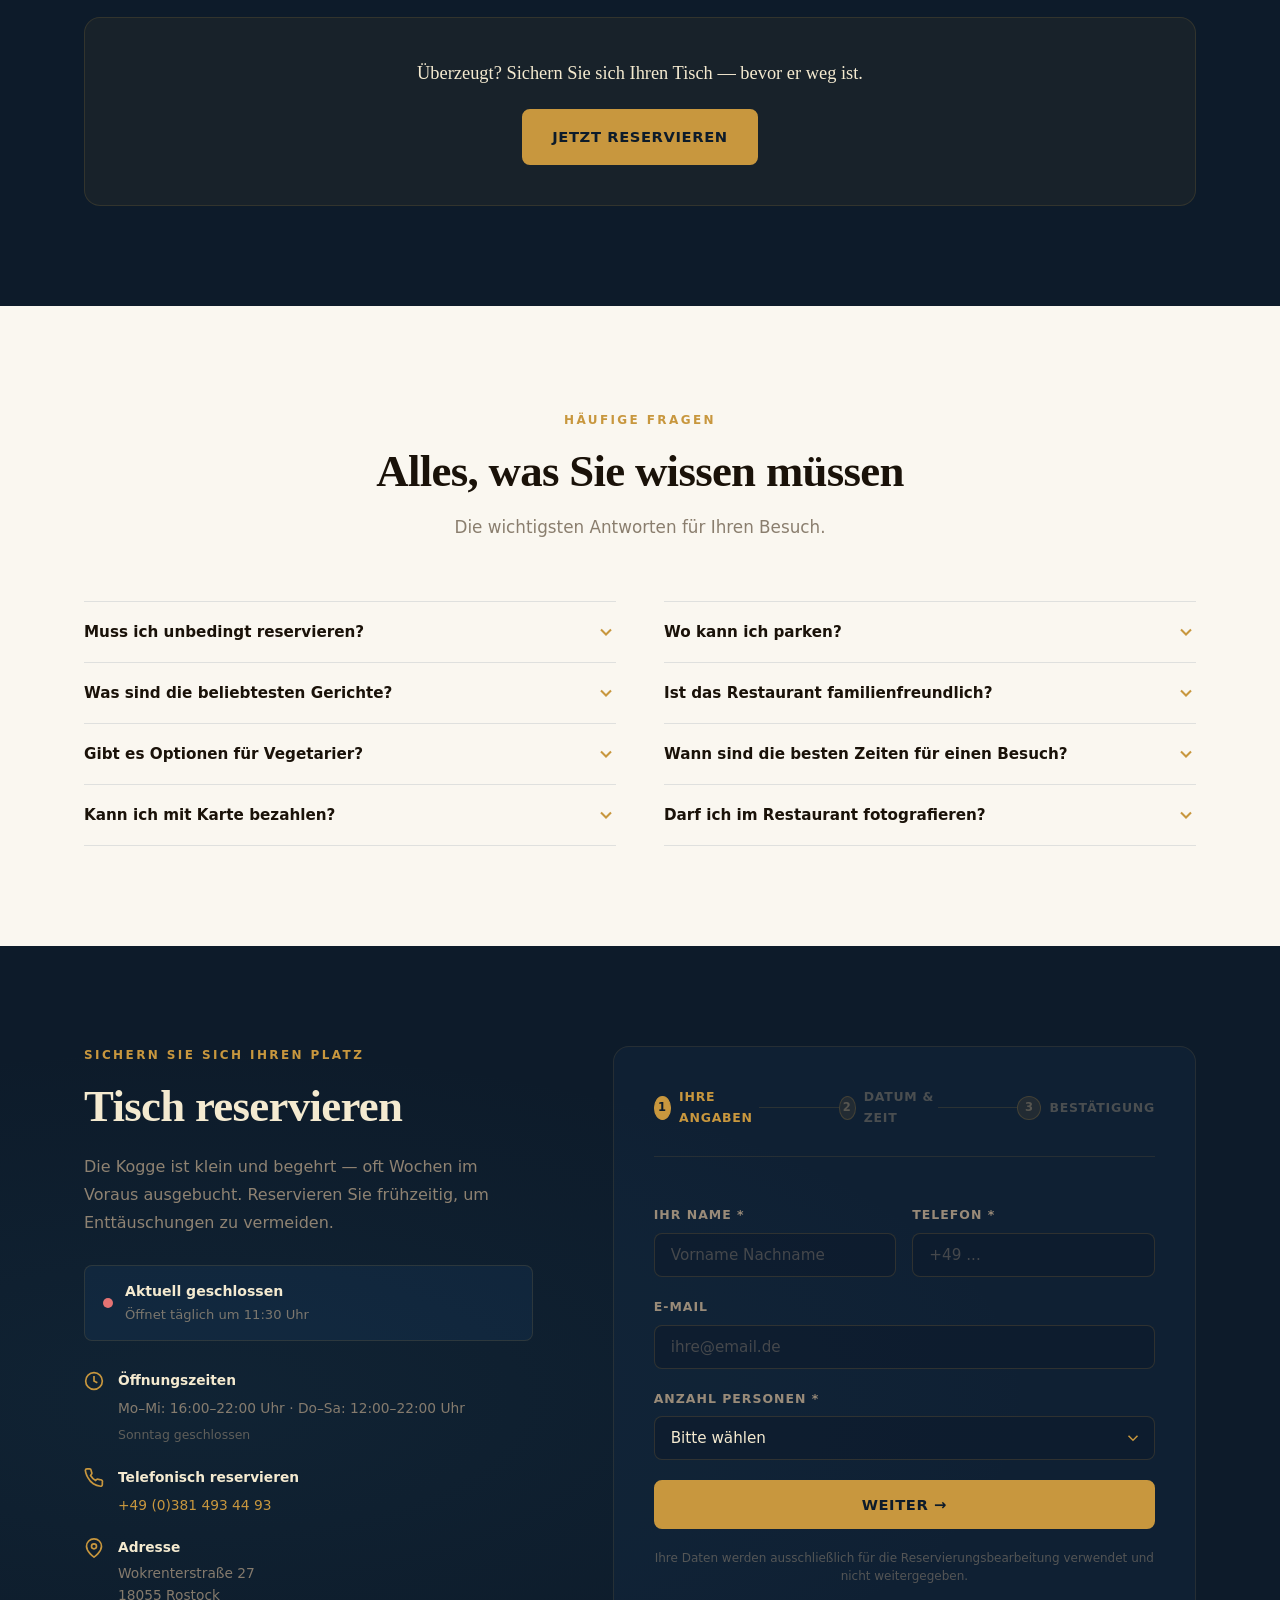
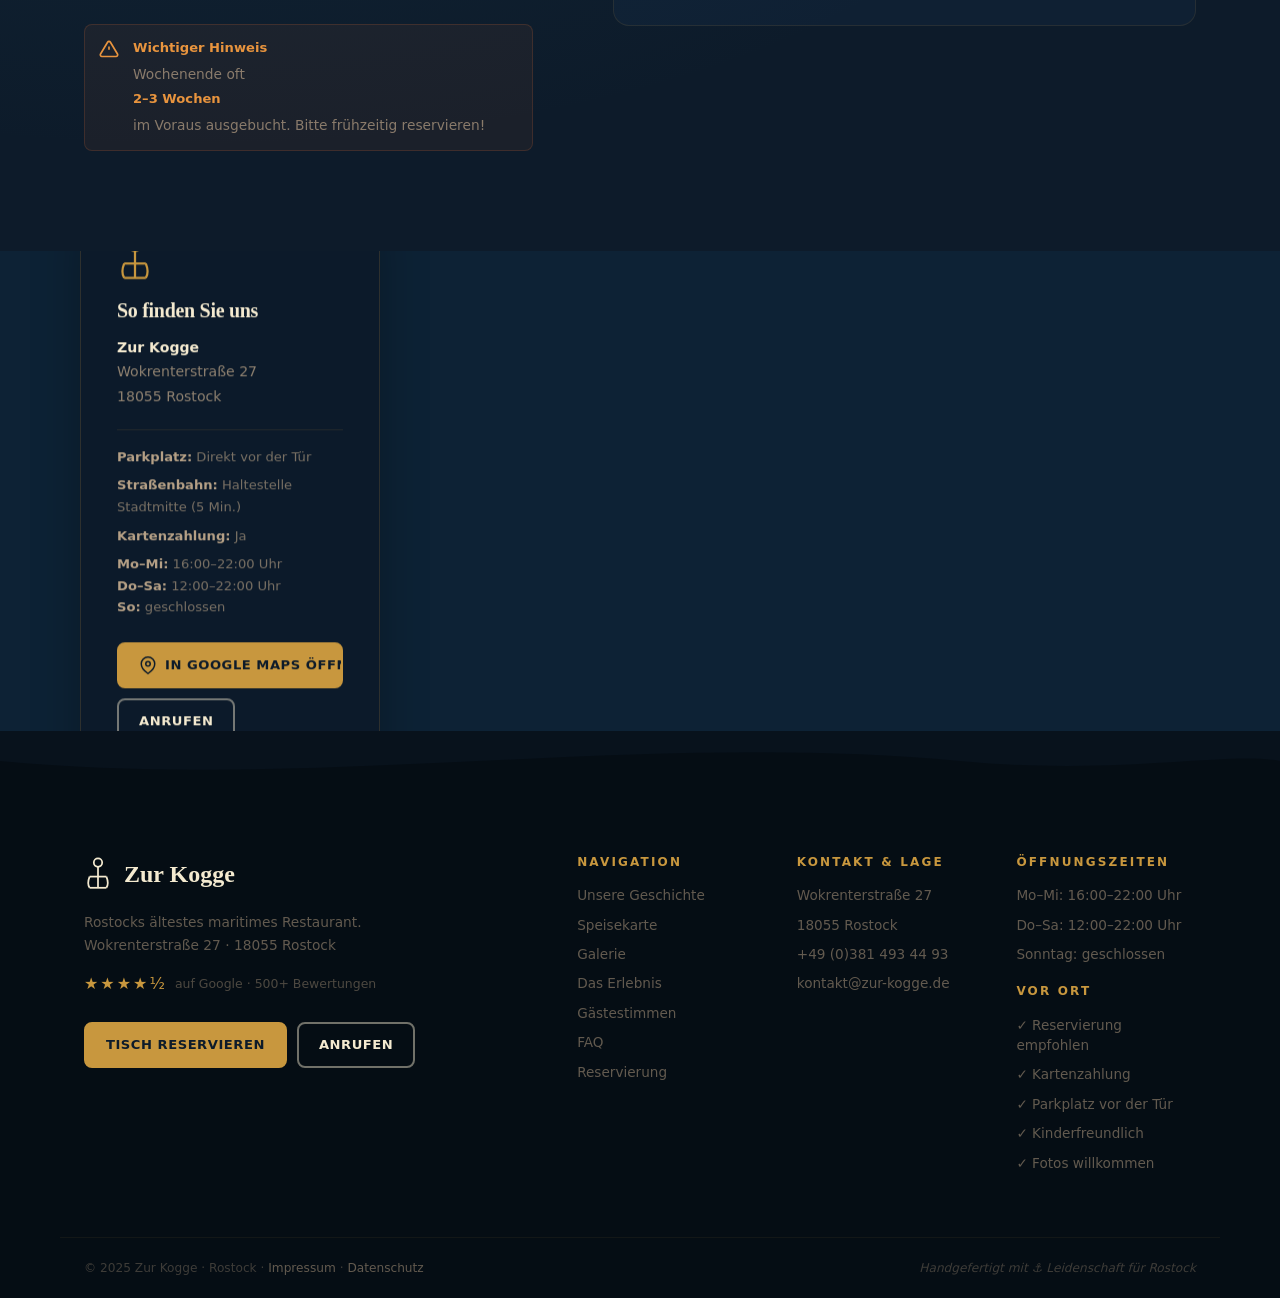
==== commit 6b94112b: "Update index.html" ====
--- a/index.html
+++ b/index.html
@@ -1080,13 +1080,14 @@
     </div>
     <div class="map-embed">
       <iframe
-        title="Zur Kogge auf OpenStreetMap"
-        src="https://www.openstreetmap.org/?mlat=54.092014&mlon=12.135424#map=19/54.092014/12.135424"
+        title="Zur Kogge auf Google Maps"
+        src="https://maps.google.com/maps?q=Wokrenterstra%C3%9Fe+27%2C+18055+Rostock&t=&z=16&ie=UTF8&iwloc=&output=embed"
         width="100%"
         height="100%"
         style="border:0; filter: saturate(0.85) contrast(1.05);"
         allowfullscreen=""
         loading="lazy"
+        referrerpolicy="no-referrer-when-downgrade"
         aria-label="Standort Zur Kogge, Wokrenterstraße 27, 18055 Rostock">
       </iframe>
     </div>
